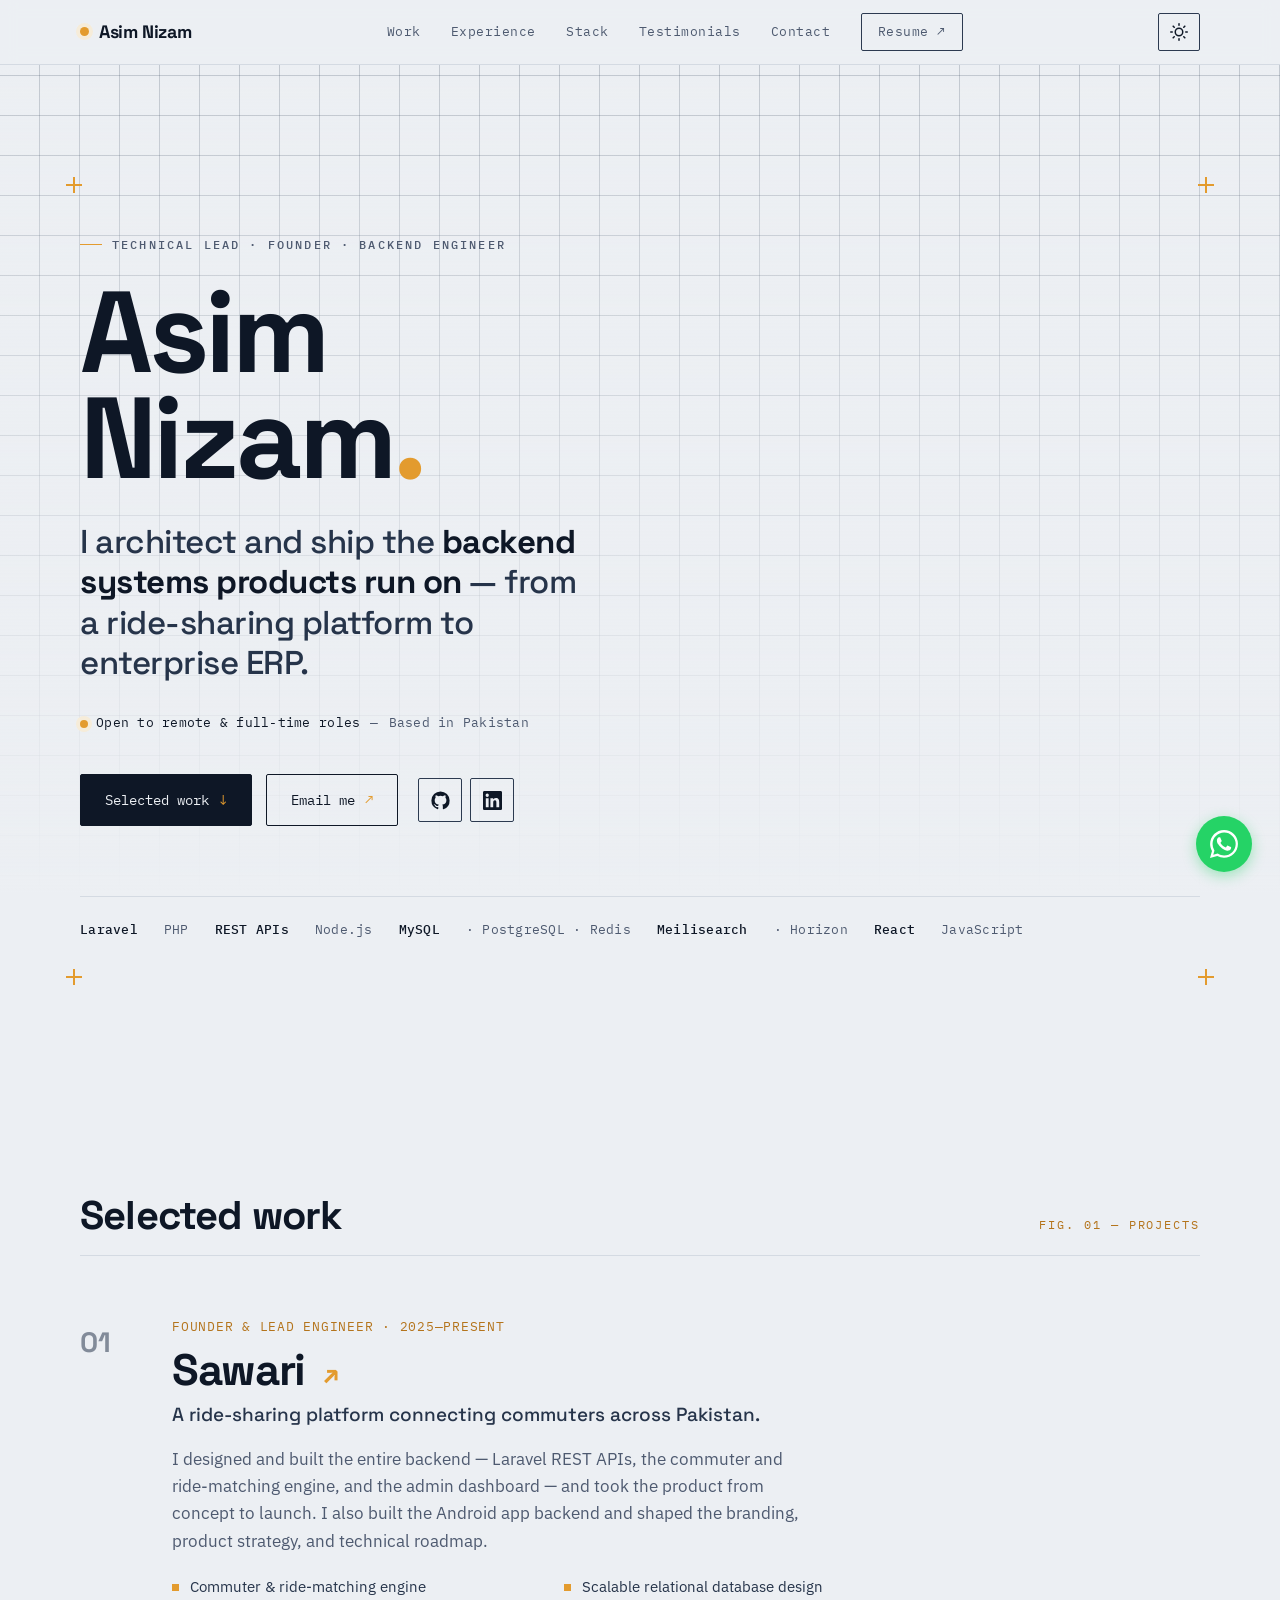
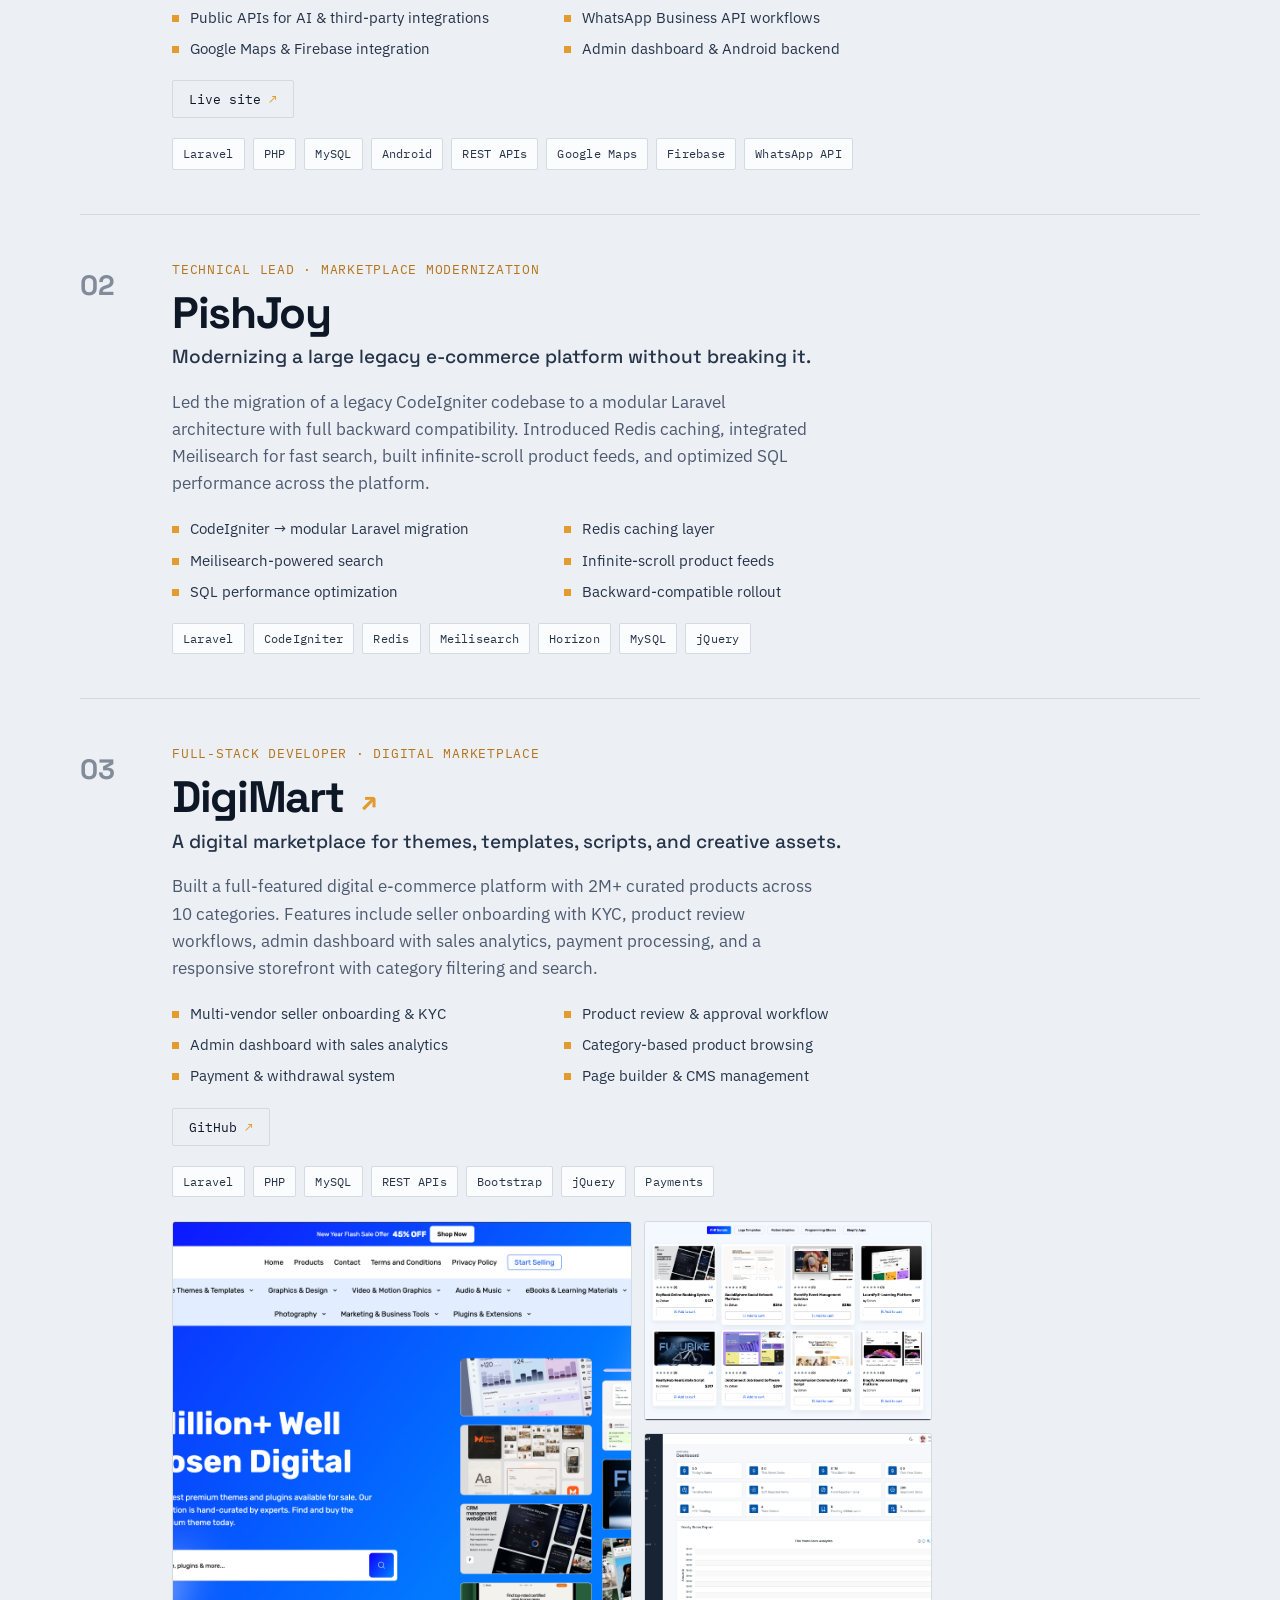
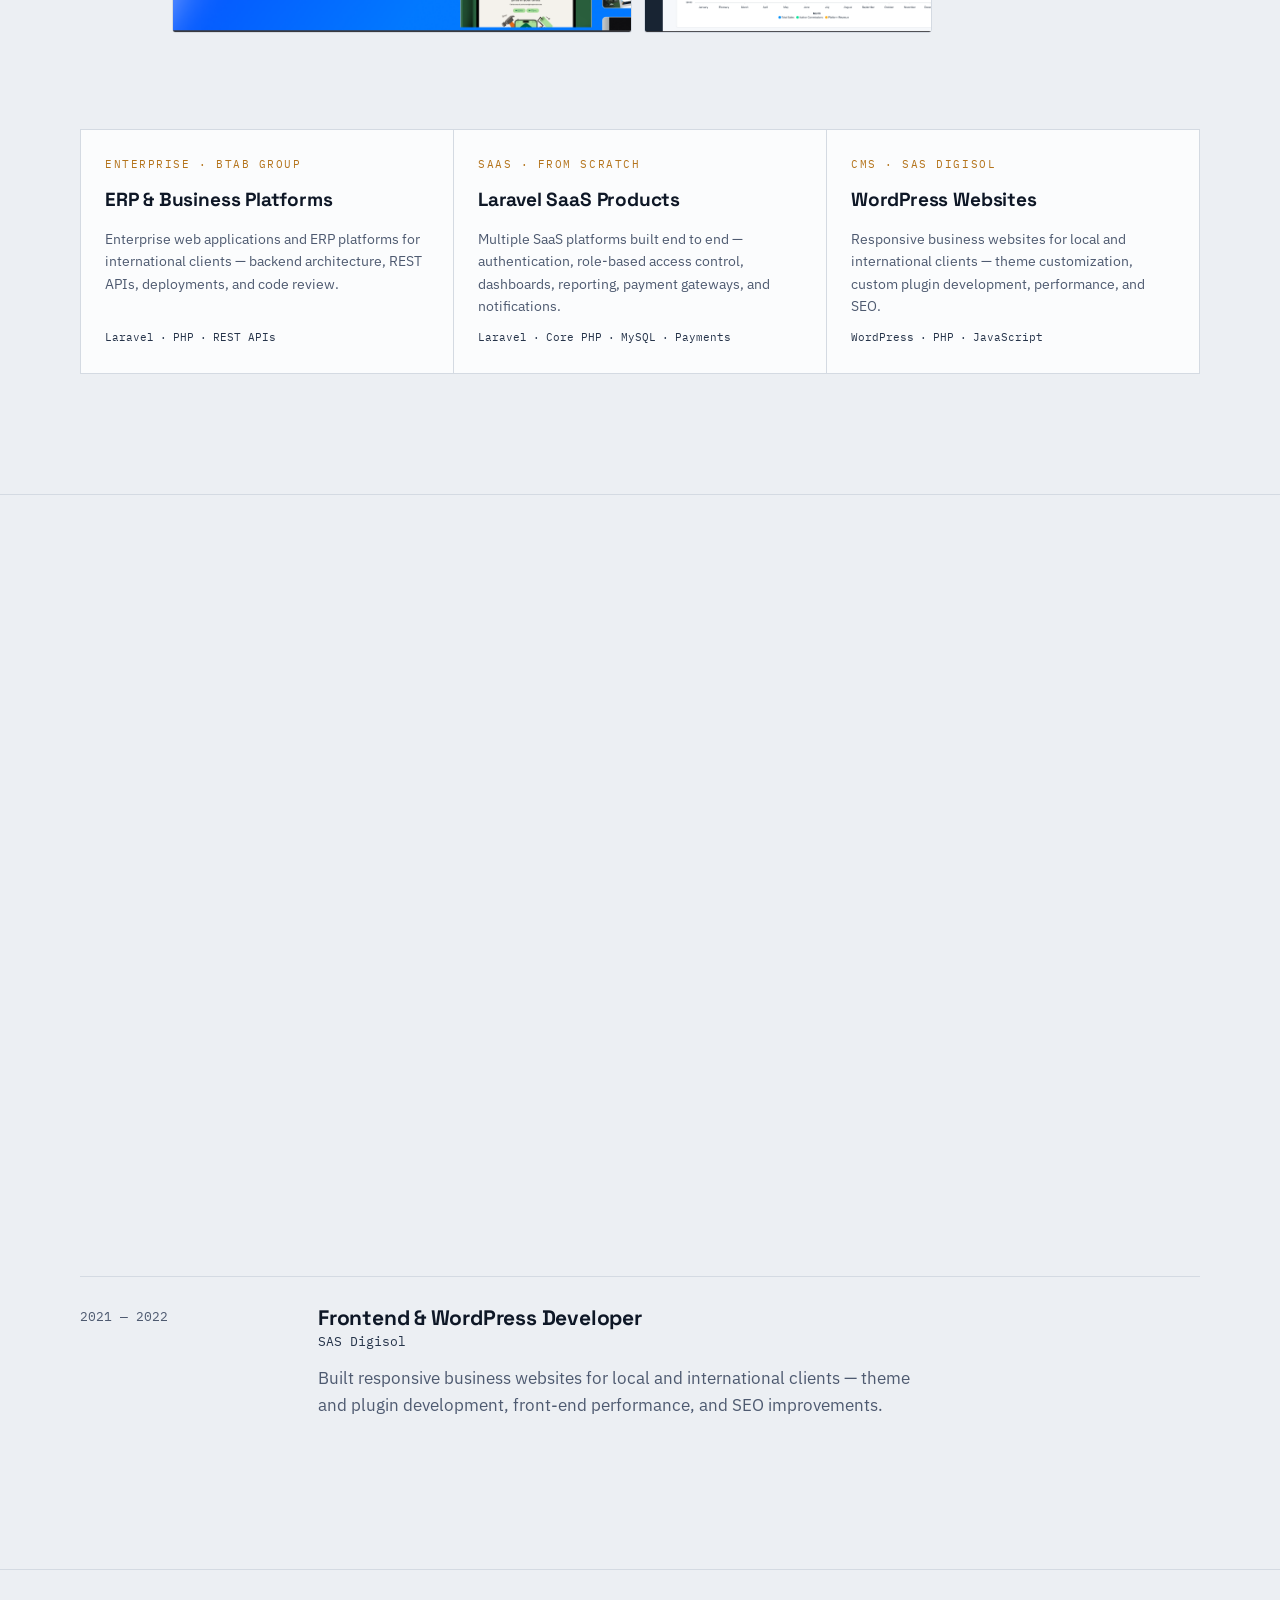
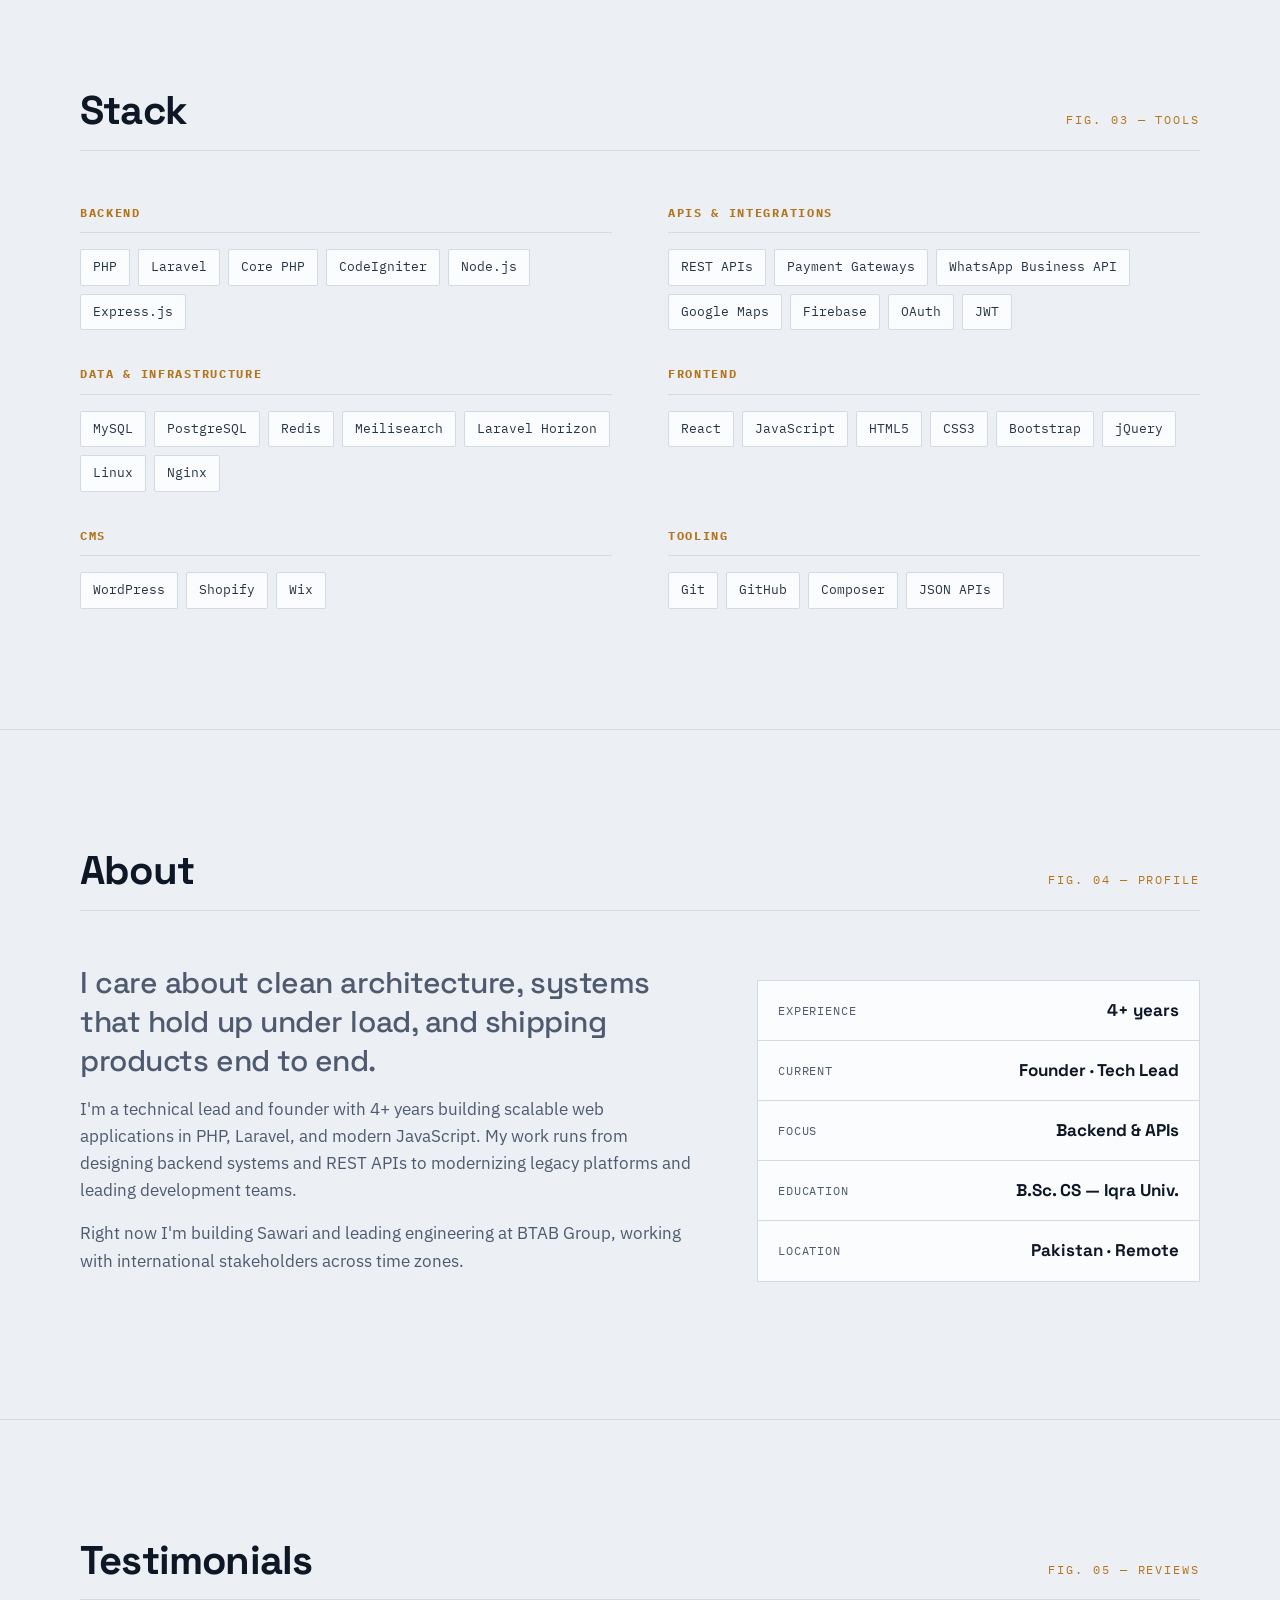
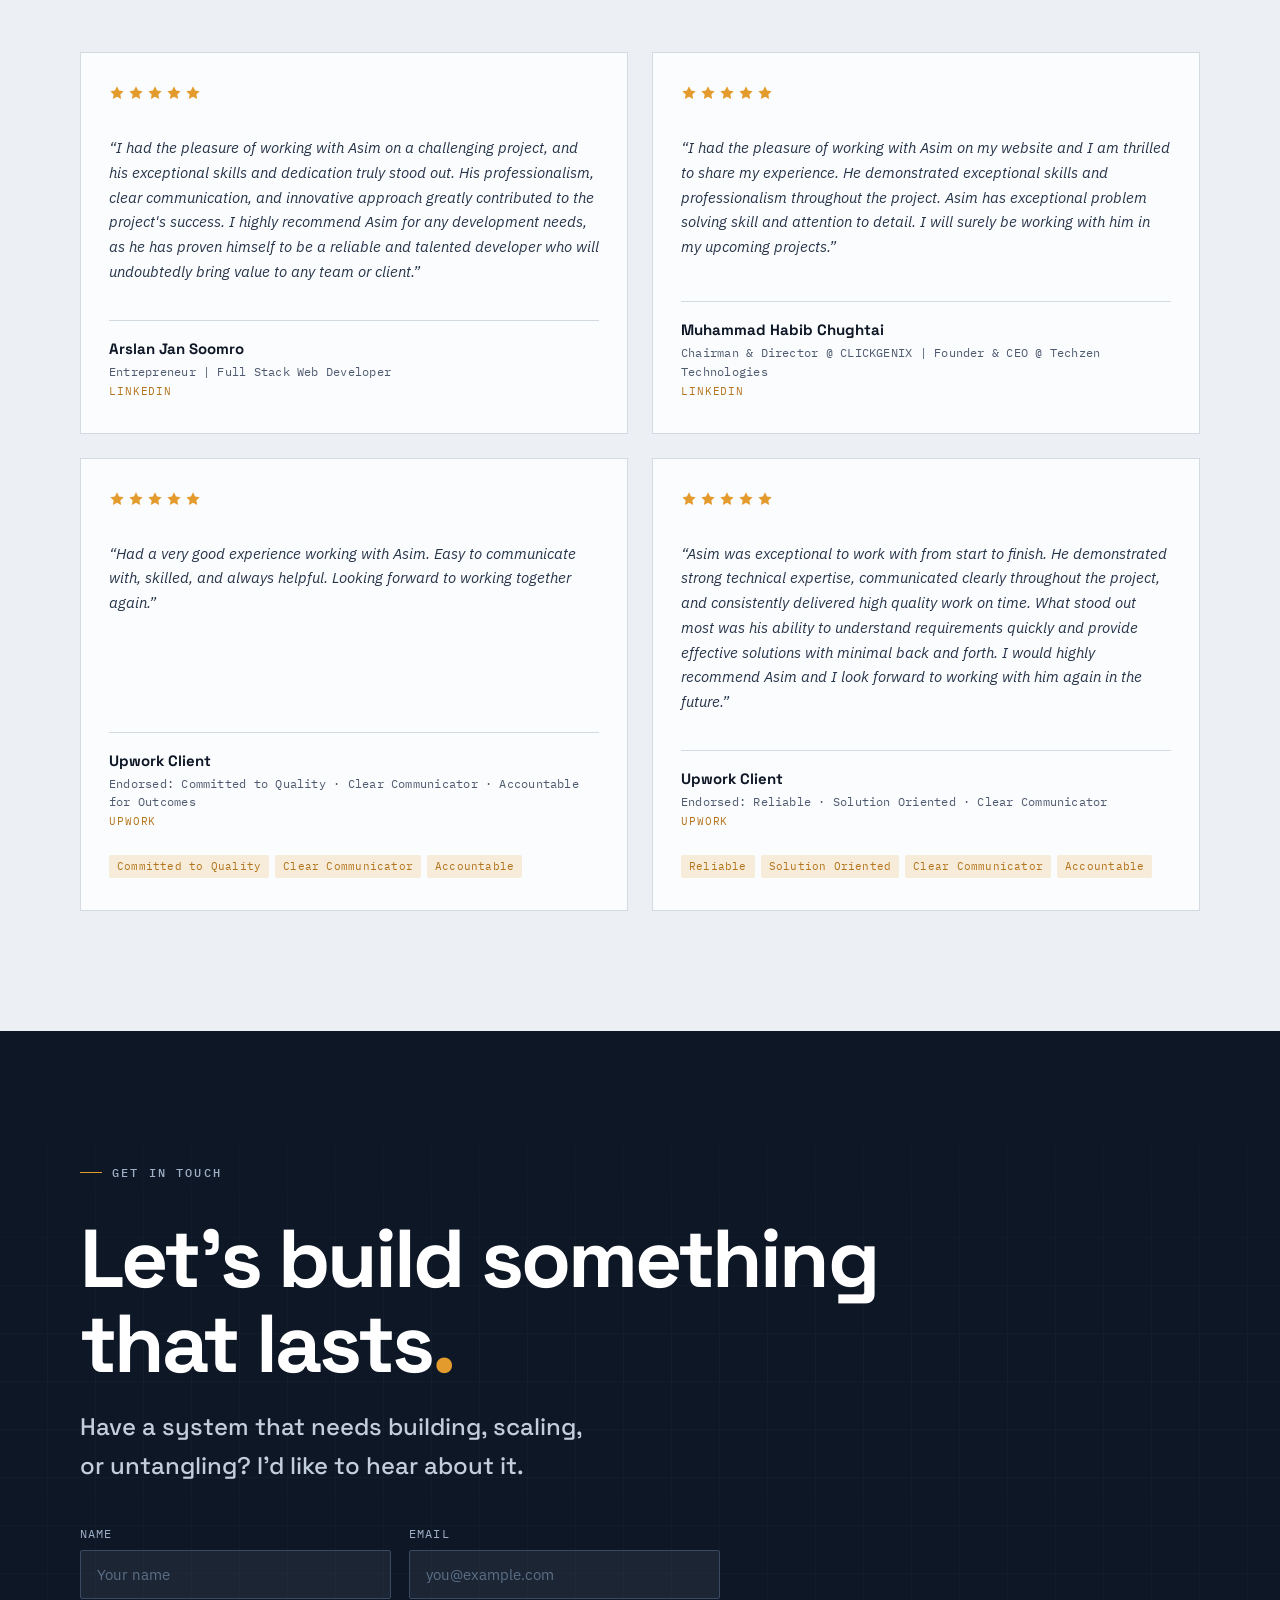
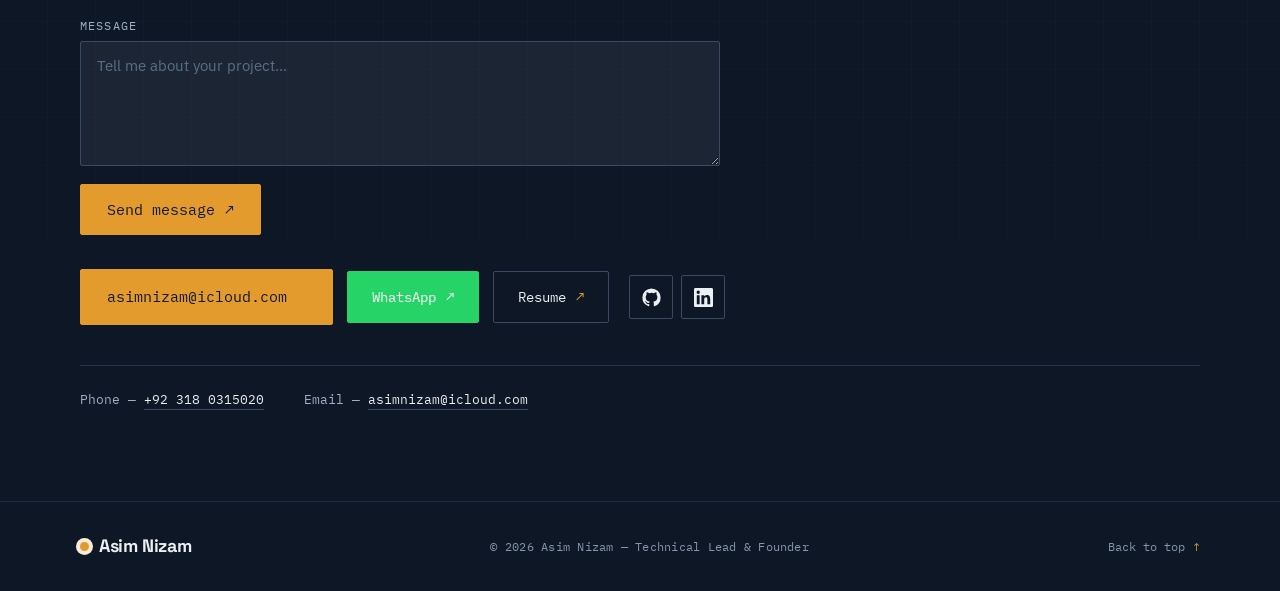
==== index.html @ e68fe4c8 "Initial portfolio site with dark mode, testimonials, contact form, and DigiMart project Co-Authored-" ====
<!doctype html>
<html lang="en">
<head>
<meta charset="utf-8" />
<meta name="viewport" content="width=device-width, initial-scale=1" />
<title>Asim Nizam — Technical Lead & Founder</title>
<meta name="description" content="Asim Nizam — Technical Lead and founder building the backend systems behind ride-sharing, marketplace, and enterprise platforms. PHP, Laravel, and modern JavaScript." />
<meta name="author" content="Asim Nizam" />
<meta name="robots" content="index, follow" />
<link rel="canonical" href="https://asimnizam.com/" />
<meta name="theme-color" content="#0E1726" />
<link rel="icon" type="image/png" href="favicon.png" />
<link rel="apple-touch-icon" href="apple-touch-icon.png" />

<!-- Open Graph -->
<meta property="og:type" content="website" />
<meta property="og:title" content="Asim Nizam — Technical Lead & Founder" />
<meta property="og:description" content="I architect and ship the backend systems products run on — from a ride-sharing platform to enterprise ERP." />
<meta property="og:url" content="https://asimnizam.com" />
<meta property="og:site_name" content="Asim Nizam" />
<meta property="og:locale" content="en_US" />
<meta property="og:image" content="https://asimnizam.com/og-image.png" />
<meta property="og:image:width" content="1200" />
<meta property="og:image:height" content="630" />

<!-- Twitter Card -->
<meta name="twitter:card" content="summary_large_image" />
<meta name="twitter:title" content="Asim Nizam — Technical Lead & Founder" />
<meta name="twitter:description" content="I architect and ship the backend systems products run on — from a ride-sharing platform to enterprise ERP." />
<meta name="twitter:image" content="https://asimnizam.com/og-image.png" />

<!-- Structured Data (JSON-LD) -->
<script type="application/ld+json">
{
  "@context": "https://schema.org",
  "@type": "Person",
  "name": "Asim Nizam",
  "jobTitle": "Technical Lead & Founder",
  "url": "https://asimnizam.com",
  "email": "asimnizam@icloud.com",
  "telephone": "+923180315020",
  "address": {
    "@type": "PostalAddress",
    "addressCountry": "PK"
  },
  "sameAs": [
    "https://github.com/asimndev",
    "https://www.linkedin.com/in/asim-nizam-77668995/"
  ],
  "alumniOf": {
    "@type": "CollegeOrUniversity",
    "name": "Iqra University"
  },
  "knowsAbout": ["PHP", "Laravel", "REST APIs", "MySQL", "Redis", "Node.js", "React", "Backend Engineering"]
}
</script>

<script>document.documentElement.classList.add('js');</script>
<link rel="preconnect" href="https://fonts.googleapis.com">
<link rel="preconnect" href="https://fonts.gstatic.com" crossorigin>
<link href="https://fonts.googleapis.com/css2?family=IBM+Plex+Mono:wght@400;500&family=IBM+Plex+Sans:wght@400;500;600&family=Space+Grotesk:wght@500;700&display=swap" rel="stylesheet">
<link rel="stylesheet" href="style.css">
</head>
<body>

<!-- ===================== NAV ===================== -->
<header class="nav" id="nav">
  <div class="nav-inner">
    <a href="#top" class="brand"><span class="dot" aria-hidden="true"></span>Asim Nizam</a>
    <nav class="nav-links" id="navlinks" aria-label="Primary">
      <a href="#work">Work</a>
      <a href="#experience">Experience</a>
      <a href="#stack">Stack</a>
      <a href="#testimonials">Testimonials</a>
      <a href="#contact">Contact</a>
      <a href="resume.pdf" target="_blank" class="nav-cta">Resume ↗</a>
    </nav>
    <div class="nav-right">
      <button class="theme-toggle" id="themeToggle" aria-label="Toggle dark mode">
        <svg class="icon-sun" viewBox="0 0 24 24" fill="none" stroke="currentColor" stroke-width="2" stroke-linecap="round" stroke-linejoin="round" aria-hidden="true"><circle cx="12" cy="12" r="5"/><line x1="12" y1="1" x2="12" y2="3"/><line x1="12" y1="21" x2="12" y2="23"/><line x1="4.22" y1="4.22" x2="5.64" y2="5.64"/><line x1="18.36" y1="18.36" x2="19.78" y2="19.78"/><line x1="1" y1="12" x2="3" y2="12"/><line x1="21" y1="12" x2="23" y2="12"/><line x1="4.22" y1="19.78" x2="5.64" y2="18.36"/><line x1="18.36" y1="5.64" x2="19.78" y2="4.22"/></svg>
        <svg class="icon-moon" viewBox="0 0 24 24" fill="none" stroke="currentColor" stroke-width="2" stroke-linecap="round" stroke-linejoin="round" aria-hidden="true"><path d="M21 12.79A9 9 0 1 1 11.21 3 7 7 0 0 0 21 12.79z"/></svg>
      </button>
      <button class="nav-toggle" id="navToggle" aria-label="Menu" aria-expanded="false" aria-controls="navlinks"><span aria-hidden="true"></span></button>
    </div>
  </div>
</header>

<main id="top">

  <!-- ===================== HERO ===================== -->
  <section class="hero" id="hero">
    <div class="wrap">
      <div class="hero-frame">
        <span class="tick tl" aria-hidden="true"></span>
        <span class="tick tr" aria-hidden="true"></span>
        <span class="tick bl" aria-hidden="true"></span>
        <span class="tick br" aria-hidden="true"></span>

        <p class="label eyebrow reveal">Technical Lead · Founder · Backend Engineer</p>
        <h1 class="reveal">Asim<br>Nizam<span class="amp">.</span></h1>
        <p class="hero-thesis reveal">I architect and ship the <b>backend systems products run on</b> — from a ride-sharing platform to enterprise ERP.</p>

        <p class="hero-meta reveal">
          <span class="status"><span class="live" aria-hidden="true"></span>Open to remote &amp; full-time roles</span>
          <span aria-hidden="true">—</span>
          <span>Based in Pakistan</span>
        </p>

        <div class="hero-actions reveal">
          <a href="#work" class="btn btn-solid">Selected work <span class="arw" aria-hidden="true">↓</span></a>
          <a href="mailto:asimnizam@icloud.com" class="btn btn-ghost">Email me <span class="arw" aria-hidden="true">↗</span></a>
          <div class="socials">
            <a class="icon-link" href="https://github.com/asimndev" target="_blank" rel="noopener" aria-label="GitHub"><svg viewBox="0 0 24 24" fill="currentColor" aria-hidden="true"><path d="M12 .5A11.5 11.5 0 0 0 .5 12a11.5 11.5 0 0 0 7.86 10.92c.58.1.79-.25.79-.56v-2c-3.2.7-3.88-1.37-3.88-1.37-.53-1.34-1.29-1.7-1.29-1.7-1.05-.72.08-.7.08-.7 1.16.08 1.77 1.2 1.77 1.2 1.03 1.77 2.7 1.26 3.36.96.1-.75.4-1.26.73-1.55-2.55-.29-5.24-1.28-5.24-5.7 0-1.26.45-2.29 1.19-3.1-.12-.29-.52-1.46.11-3.05 0 0 .97-.31 3.18 1.18a11 11 0 0 1 5.8 0c2.2-1.49 3.17-1.18 3.17-1.18.63 1.59.23 2.76.11 3.05.74.81 1.19 1.84 1.19 3.1 0 4.43-2.7 5.4-5.26 5.69.41.36.78 1.06.78 2.14v3.17c0 .31.21.67.8.56A11.5 11.5 0 0 0 23.5 12 11.5 11.5 0 0 0 12 .5Z"/></svg></a>
            <a class="icon-link" href="https://www.linkedin.com/in/asim-nizam-77668995/" target="_blank" rel="noopener" aria-label="LinkedIn"><svg viewBox="0 0 24 24" fill="currentColor" aria-hidden="true"><path d="M20.45 20.45h-3.56v-5.57c0-1.33-.02-3.04-1.85-3.04-1.85 0-2.14 1.45-2.14 2.94v5.67H9.35V9h3.42v1.56h.05c.48-.9 1.64-1.85 3.37-1.85 3.6 0 4.27 2.37 4.27 5.46v6.28ZM5.34 7.43a2.07 2.07 0 1 1 0-4.14 2.07 2.07 0 0 1 0 4.14ZM7.12 20.45H3.55V9h3.57v11.45ZM22.22 0H1.77C.79 0 0 .77 0 1.73v20.54C0 23.23.79 24 1.77 24h20.45c.98 0 1.78-.77 1.78-1.73V1.73C24 .77 23.2 0 22.22 0Z"/></svg></a>
          </div>
        </div>

        <div class="hero-strip reveal">
          <span><b>Laravel</b> PHP</span>
          <span><b>REST APIs</b> Node.js</span>
          <span><b>MySQL</b> · PostgreSQL · Redis</span>
          <span><b>Meilisearch</b> · Horizon</span>
          <span><b>React</b> JavaScript</span>
        </div>
      </div>
    </div>
  </section>

  <!-- ===================== WORK ===================== -->
  <section class="section" id="work">
    <div class="wrap">
      <div class="sec-head reveal">
        <h2>Selected work</h2>
        <span class="fig">Fig. 01 — Projects</span>
      </div>

      <!-- Feature 1: Sawari -->
      <article class="feature reveal">
        <div class="feature-idx">01</div>
        <div class="feature-body">
          <div class="feature-meta">Founder &amp; Lead Engineer · 2025—Present</div>
          <h3><a href="https://sawari.online" target="_blank" rel="noopener">Sawari <span class="arw-link" aria-hidden="true">↗</span></a></h3>
          <p class="tagline">A ride-sharing platform connecting commuters across Pakistan.</p>
          <p>I designed and built the entire backend — Laravel REST APIs, the commuter and ride-matching engine, and the admin dashboard — and took the product from concept to launch. I also built the Android app backend and shaped the branding, product strategy, and technical roadmap.</p>
          <ul class="contribs">
            <li>Commuter &amp; ride-matching engine</li>
            <li>Scalable relational database design</li>
            <li>Public APIs for AI &amp; third-party integrations</li>
            <li>WhatsApp Business API workflows</li>
            <li>Google Maps &amp; Firebase integration</li>
            <li>Admin dashboard &amp; Android backend</li>
          </ul>
          <div class="project-links">
            <a href="https://sawari.online" target="_blank" rel="noopener" class="project-link">Live site <span class="arw" aria-hidden="true">↗</span></a>
          </div>
          <div class="chips">
            <span class="chip">Laravel</span><span class="chip">PHP</span><span class="chip">MySQL</span><span class="chip">Android</span><span class="chip">REST APIs</span><span class="chip">Google Maps</span><span class="chip">Firebase</span><span class="chip">WhatsApp API</span>
          </div>
        </div>
      </article>

      <!-- Feature 2: PishJoy -->
      <article class="feature reveal">
        <div class="feature-idx">02</div>
        <div class="feature-body">
          <div class="feature-meta">Technical Lead · Marketplace Modernization</div>
          <h3>PishJoy</h3>
          <p class="tagline">Modernizing a large legacy e-commerce platform without breaking it.</p>
          <p>Led the migration of a legacy CodeIgniter codebase to a modular Laravel architecture with full backward compatibility. Introduced Redis caching, integrated Meilisearch for fast search, built infinite-scroll product feeds, and optimized SQL performance across the platform.</p>
          <ul class="contribs">
            <li>CodeIgniter → modular Laravel migration</li>
            <li>Redis caching layer</li>
            <li>Meilisearch-powered search</li>
            <li>Infinite-scroll product feeds</li>
            <li>SQL performance optimization</li>
            <li>Backward-compatible rollout</li>
          </ul>
          <div class="chips">
            <span class="chip">Laravel</span><span class="chip">CodeIgniter</span><span class="chip">Redis</span><span class="chip">Meilisearch</span><span class="chip">Horizon</span><span class="chip">MySQL</span><span class="chip">jQuery</span>
          </div>
        </div>
      </article>

      <!-- Feature 3: DigiMart -->
      <article class="feature reveal">
        <div class="feature-idx">03</div>
        <div class="feature-body">
          <div class="feature-meta">Full-Stack Developer · Digital Marketplace</div>
          <h3><a href="https://github.com/asimndev/digimart-marketplace" target="_blank" rel="noopener">DigiMart <span class="arw-link" aria-hidden="true">↗</span></a></h3>
          <p class="tagline">A digital marketplace for themes, templates, scripts, and creative assets.</p>
          <p>Built a full-featured digital e-commerce platform with 2M+ curated products across 10 categories. Features include seller onboarding with KYC, product review workflows, admin dashboard with sales analytics, payment processing, and a responsive storefront with category filtering and search.</p>
          <ul class="contribs">
            <li>Multi-vendor seller onboarding &amp; KYC</li>
            <li>Product review &amp; approval workflow</li>
            <li>Admin dashboard with sales analytics</li>
            <li>Category-based product browsing</li>
            <li>Payment &amp; withdrawal system</li>
            <li>Page builder &amp; CMS management</li>
          </ul>
          <div class="project-links">
            <a href="https://github.com/asimndev/digimart-marketplace" target="_blank" rel="noopener" class="project-link">GitHub <span class="arw" aria-hidden="true">↗</span></a>
          </div>
          <div class="chips">
            <span class="chip">Laravel</span><span class="chip">PHP</span><span class="chip">MySQL</span><span class="chip">REST APIs</span><span class="chip">Bootstrap</span><span class="chip">jQuery</span><span class="chip">Payments</span>
          </div>
          <div class="project-gallery gallery-featured reveal">
            <img src="assets/img/digimart-home.png" alt="DigiMart marketplace homepage with featured products and category navigation" loading="lazy">
            <img src="assets/img/digimart-products.png" alt="DigiMart product listing with ratings, pricing, and add to cart" loading="lazy">
            <img src="assets/img/digimart-dashboard.png" alt="DigiMart admin dashboard with sales analytics and management sidebar" loading="lazy">
          </div>
        </div>
      </article>

      <!-- Compact grid -->
      <div class="grid-work reveal">
        <div class="mini">
          <span class="kicker">Enterprise · BTAB Group</span>
          <h4>ERP &amp; Business Platforms</h4>
          <p>Enterprise web applications and ERP platforms for international clients — backend architecture, REST APIs, deployments, and code review.</p>
          <div class="mchips"><span>Laravel</span><span>PHP</span><span>REST APIs</span></div>
        </div>
        <div class="mini">
          <span class="kicker">SaaS · From scratch</span>
          <h4>Laravel SaaS Products</h4>
          <p>Multiple SaaS platforms built end to end — authentication, role-based access control, dashboards, reporting, payment gateways, and notifications.</p>
          <div class="mchips"><span>Laravel</span><span>Core PHP</span><span>MySQL</span><span>Payments</span></div>
        </div>
        <div class="mini">
          <span class="kicker">CMS · SAS Digisol</span>
          <h4>WordPress Websites</h4>
          <p>Responsive business websites for local and international clients — theme customization, custom plugin development, performance, and SEO.</p>
          <div class="mchips"><span>WordPress</span><span>PHP</span><span>JavaScript</span></div>
        </div>
      </div>
    </div>
  </section>

  <!-- ===================== EXPERIENCE ===================== -->
  <section class="section" id="experience">
    <div class="wrap">
      <div class="sec-head reveal">
        <h2>Experience</h2>
        <span class="fig">Fig. 02 — Timeline</span>
      </div>
      <div class="timeline">
        <article class="job reveal">
          <div class="job-when"><span class="now">2025 — Present</span></div>
          <div>
            <h3>Founder &amp; Lead Engineer</h3>
            <div class="org">Sawari — Ride-Sharing Platform</div>
            <p>Built and lead a ride-sharing platform from concept to launch. Own the backend architecture, product strategy, and technical roadmap end to end.</p>
          </div>
        </article>
        <article class="job reveal">
          <div class="job-when"><span class="now">2023 — Present</span></div>
          <div>
            <h3>Technical Lead</h3>
            <div class="org">BTAB Group — Australia (Remote)</div>
            <p>Lead a team building enterprise ERP and business platforms for Australian and international clients — backend architecture, REST APIs, deployments, code review, and mentoring junior engineers.</p>
          </div>
        </article>
        <article class="job reveal">
          <div class="job-when">2022 — 2023</div>
          <div>
            <h3>Senior Developer</h3>
            <div class="org">Praetors Pvt Ltd</div>
            <p>Built SaaS platforms from scratch in Laravel and PHP. Designed backend architecture and normalized MySQL schemas, and integrated multiple payment gateways and third-party APIs.</p>
          </div>
        </article>
        <article class="job reveal">
          <div class="job-when">2021 — 2022</div>
          <div>
            <h3>Frontend &amp; WordPress Developer</h3>
            <div class="org">SAS Digisol</div>
            <p>Built responsive business websites for local and international clients — theme and plugin development, front-end performance, and SEO improvements.</p>
          </div>
        </article>
      </div>
    </div>
  </section>

  <!-- ===================== STACK ===================== -->
  <section class="section" id="stack">
    <div class="wrap">
      <div class="sec-head reveal">
        <h2>Stack</h2>
        <span class="fig">Fig. 03 — Tools</span>
      </div>
      <div class="stack-grid">
        <div class="stack-col reveal">
          <h4>Backend</h4>
          <div class="stack-tags"><span>PHP</span><span>Laravel</span><span>Core PHP</span><span>CodeIgniter</span><span>Node.js</span><span>Express.js</span></div>
        </div>
        <div class="stack-col reveal">
          <h4>APIs &amp; Integrations</h4>
          <div class="stack-tags"><span>REST APIs</span><span>Payment Gateways</span><span>WhatsApp Business API</span><span>Google Maps</span><span>Firebase</span><span>OAuth</span><span>JWT</span></div>
        </div>
        <div class="stack-col reveal">
          <h4>Data &amp; Infrastructure</h4>
          <div class="stack-tags"><span>MySQL</span><span>PostgreSQL</span><span>Redis</span><span>Meilisearch</span><span>Laravel Horizon</span><span>Linux</span><span>Nginx</span></div>
        </div>
        <div class="stack-col reveal">
          <h4>Frontend</h4>
          <div class="stack-tags"><span>React</span><span>JavaScript</span><span>HTML5</span><span>CSS3</span><span>Bootstrap</span><span>jQuery</span></div>
        </div>
        <div class="stack-col reveal">
          <h4>CMS</h4>
          <div class="stack-tags"><span>WordPress</span><span>Shopify</span><span>Wix</span></div>
        </div>
        <div class="stack-col reveal">
          <h4>Tooling</h4>
          <div class="stack-tags"><span>Git</span><span>GitHub</span><span>Composer</span><span>JSON APIs</span></div>
        </div>
      </div>
    </div>
  </section>

  <!-- ===================== ABOUT ===================== -->
  <section class="section" id="about">
    <div class="wrap">
      <div class="sec-head reveal">
        <h2>About</h2>
        <span class="fig">Fig. 04 — Profile</span>
      </div>
      <div class="about-grid">
        <div class="reveal">
          <p class="about-lede">I care about clean architecture, systems that hold up under load, and shipping products end to end.</p>
          <p>I'm a technical lead and founder with 4+ years building scalable web applications in PHP, Laravel, and modern JavaScript. My work runs from designing backend systems and REST APIs to modernizing legacy platforms and leading development teams.</p>
          <p>Right now I'm building Sawari and leading engineering at BTAB Group, working with international stakeholders across time zones.</p>
        </div>
        <dl class="facts reveal">
          <div><dt>Experience</dt><dd>4+ years</dd></div>
          <div><dt>Current</dt><dd>Founder · Tech Lead</dd></div>
          <div><dt>Focus</dt><dd>Backend &amp; APIs</dd></div>
          <div><dt>Education</dt><dd>B.Sc. CS — Iqra Univ.</dd></div>
          <div><dt>Location</dt><dd>Pakistan · Remote</dd></div>
        </dl>
      </div>
    </div>
  </section>

  <!-- ===================== TESTIMONIALS ===================== -->
  <section class="section" id="testimonials">
    <div class="wrap">
      <div class="sec-head reveal">
        <h2>Testimonials</h2>
        <span class="fig">Fig. 05 — Reviews</span>
      </div>
      <div class="testimonials-grid">

        <div class="testimonial reveal">
          <div class="testimonial-stars" aria-label="5 out of 5 stars">
            <svg viewBox="0 0 24 24" fill="currentColor"><path d="M12 2l3.09 6.26L22 9.27l-5 4.87 1.18 6.88L12 17.77l-6.18 3.25L7 14.14 2 9.27l6.91-1.01L12 2z"/></svg>
            <svg viewBox="0 0 24 24" fill="currentColor"><path d="M12 2l3.09 6.26L22 9.27l-5 4.87 1.18 6.88L12 17.77l-6.18 3.25L7 14.14 2 9.27l6.91-1.01L12 2z"/></svg>
            <svg viewBox="0 0 24 24" fill="currentColor"><path d="M12 2l3.09 6.26L22 9.27l-5 4.87 1.18 6.88L12 17.77l-6.18 3.25L7 14.14 2 9.27l6.91-1.01L12 2z"/></svg>
            <svg viewBox="0 0 24 24" fill="currentColor"><path d="M12 2l3.09 6.26L22 9.27l-5 4.87 1.18 6.88L12 17.77l-6.18 3.25L7 14.14 2 9.27l6.91-1.01L12 2z"/></svg>
            <svg viewBox="0 0 24 24" fill="currentColor"><path d="M12 2l3.09 6.26L22 9.27l-5 4.87 1.18 6.88L12 17.77l-6.18 3.25L7 14.14 2 9.27l6.91-1.01L12 2z"/></svg>
          </div>
          <p class="testimonial-text">I had the pleasure of working with Asim on a challenging project, and his exceptional skills and dedication truly stood out. His professionalism, clear communication, and innovative approach greatly contributed to the project's success. I highly recommend Asim for any development needs, as he has proven himself to be a reliable and talented developer who will undoubtedly bring value to any team or client.</p>
          <div class="testimonial-author">
            <span class="testimonial-name">Arslan Jan Soomro</span>
            <span class="testimonial-role">Entrepreneur | Full Stack Web Developer</span>
            <span class="testimonial-source">LinkedIn</span>
          </div>
        </div>

        <div class="testimonial reveal">
          <div class="testimonial-stars" aria-label="5 out of 5 stars">
            <svg viewBox="0 0 24 24" fill="currentColor"><path d="M12 2l3.09 6.26L22 9.27l-5 4.87 1.18 6.88L12 17.77l-6.18 3.25L7 14.14 2 9.27l6.91-1.01L12 2z"/></svg>
            <svg viewBox="0 0 24 24" fill="currentColor"><path d="M12 2l3.09 6.26L22 9.27l-5 4.87 1.18 6.88L12 17.77l-6.18 3.25L7 14.14 2 9.27l6.91-1.01L12 2z"/></svg>
            <svg viewBox="0 0 24 24" fill="currentColor"><path d="M12 2l3.09 6.26L22 9.27l-5 4.87 1.18 6.88L12 17.77l-6.18 3.25L7 14.14 2 9.27l6.91-1.01L12 2z"/></svg>
            <svg viewBox="0 0 24 24" fill="currentColor"><path d="M12 2l3.09 6.26L22 9.27l-5 4.87 1.18 6.88L12 17.77l-6.18 3.25L7 14.14 2 9.27l6.91-1.01L12 2z"/></svg>
            <svg viewBox="0 0 24 24" fill="currentColor"><path d="M12 2l3.09 6.26L22 9.27l-5 4.87 1.18 6.88L12 17.77l-6.18 3.25L7 14.14 2 9.27l6.91-1.01L12 2z"/></svg>
          </div>
          <p class="testimonial-text">I had the pleasure of working with Asim on my website and I am thrilled to share my experience. He demonstrated exceptional skills and professionalism throughout the project. Asim has exceptional problem solving skill and attention to detail. I will surely be working with him in my upcoming projects.</p>
          <div class="testimonial-author">
            <span class="testimonial-name">Muhammad Habib Chughtai</span>
            <span class="testimonial-role">Chairman & Director @ CLICKGENIX | Founder & CEO @ Techzen Technologies</span>
            <span class="testimonial-source">LinkedIn</span>
          </div>
        </div>

        <div class="testimonial reveal">
          <div class="testimonial-stars" aria-label="5 out of 5 stars">
            <svg viewBox="0 0 24 24" fill="currentColor"><path d="M12 2l3.09 6.26L22 9.27l-5 4.87 1.18 6.88L12 17.77l-6.18 3.25L7 14.14 2 9.27l6.91-1.01L12 2z"/></svg>
            <svg viewBox="0 0 24 24" fill="currentColor"><path d="M12 2l3.09 6.26L22 9.27l-5 4.87 1.18 6.88L12 17.77l-6.18 3.25L7 14.14 2 9.27l6.91-1.01L12 2z"/></svg>
            <svg viewBox="0 0 24 24" fill="currentColor"><path d="M12 2l3.09 6.26L22 9.27l-5 4.87 1.18 6.88L12 17.77l-6.18 3.25L7 14.14 2 9.27l6.91-1.01L12 2z"/></svg>
            <svg viewBox="0 0 24 24" fill="currentColor"><path d="M12 2l3.09 6.26L22 9.27l-5 4.87 1.18 6.88L12 17.77l-6.18 3.25L7 14.14 2 9.27l6.91-1.01L12 2z"/></svg>
            <svg viewBox="0 0 24 24" fill="currentColor"><path d="M12 2l3.09 6.26L22 9.27l-5 4.87 1.18 6.88L12 17.77l-6.18 3.25L7 14.14 2 9.27l6.91-1.01L12 2z"/></svg>
          </div>
          <p class="testimonial-text">Had a very good experience working with Asim. Easy to communicate with, skilled, and always helpful. Looking forward to working together again.</p>
          <div class="testimonial-author">
            <span class="testimonial-name">Upwork Client</span>
            <span class="testimonial-role">Endorsed: Committed to Quality · Clear Communicator · Accountable for Outcomes</span>
            <span class="testimonial-source">Upwork</span>
          </div>
          <div class="testimonial-badges">
            <span class="testimonial-badge">Committed to Quality</span>
            <span class="testimonial-badge">Clear Communicator</span>
            <span class="testimonial-badge">Accountable</span>
          </div>
        </div>

        <div class="testimonial reveal">
          <div class="testimonial-stars" aria-label="5 out of 5 stars">
            <svg viewBox="0 0 24 24" fill="currentColor"><path d="M12 2l3.09 6.26L22 9.27l-5 4.87 1.18 6.88L12 17.77l-6.18 3.25L7 14.14 2 9.27l6.91-1.01L12 2z"/></svg>
            <svg viewBox="0 0 24 24" fill="currentColor"><path d="M12 2l3.09 6.26L22 9.27l-5 4.87 1.18 6.88L12 17.77l-6.18 3.25L7 14.14 2 9.27l6.91-1.01L12 2z"/></svg>
            <svg viewBox="0 0 24 24" fill="currentColor"><path d="M12 2l3.09 6.26L22 9.27l-5 4.87 1.18 6.88L12 17.77l-6.18 3.25L7 14.14 2 9.27l6.91-1.01L12 2z"/></svg>
            <svg viewBox="0 0 24 24" fill="currentColor"><path d="M12 2l3.09 6.26L22 9.27l-5 4.87 1.18 6.88L12 17.77l-6.18 3.25L7 14.14 2 9.27l6.91-1.01L12 2z"/></svg>
            <svg viewBox="0 0 24 24" fill="currentColor"><path d="M12 2l3.09 6.26L22 9.27l-5 4.87 1.18 6.88L12 17.77l-6.18 3.25L7 14.14 2 9.27l6.91-1.01L12 2z"/></svg>
          </div>
          <p class="testimonial-text">Asim was exceptional to work with from start to finish. He demonstrated strong technical expertise, communicated clearly throughout the project, and consistently delivered high quality work on time. What stood out most was his ability to understand requirements quickly and provide effective solutions with minimal back and forth. I would highly recommend Asim and I look forward to working with him again in the future.</p>
          <div class="testimonial-author">
            <span class="testimonial-name">Upwork Client</span>
            <span class="testimonial-role">Endorsed: Reliable · Solution Oriented · Clear Communicator</span>
            <span class="testimonial-source">Upwork</span>
          </div>
          <div class="testimonial-badges">
            <span class="testimonial-badge">Reliable</span>
            <span class="testimonial-badge">Solution Oriented</span>
            <span class="testimonial-badge">Clear Communicator</span>
            <span class="testimonial-badge">Accountable</span>
          </div>
        </div>

      </div>
    </div>
  </section>

  <!-- ===================== CONTACT ===================== -->
  <section class="contact" id="contact">
    <div class="wrap">
      <p class="label reveal">Get in touch</p>
      <h2 class="reveal">Let's build something<br>that lasts<span class="amp">.</span></h2>
      <p class="contact-sub reveal">Have a system that needs building, scaling, or untangling? I'd like to hear about it.</p>

      <form class="contact-form reveal" id="contactForm">
        <div class="field">
          <label for="cf-name">Name</label>
          <input type="text" id="cf-name" name="name" placeholder="Your name" required>
        </div>
        <div class="field">
          <label for="cf-email">Email</label>
          <input type="email" id="cf-email" name="email" placeholder="you@example.com" required>
        </div>
        <div class="field field-full">
          <label for="cf-message">Message</label>
          <textarea id="cf-message" name="message" placeholder="Tell me about your project..." rows="5" required></textarea>
        </div>
        <button type="submit" class="btn-submit">Send message <span class="arw" aria-hidden="true">↗</span></button>
      </form>

      <div class="contact-actions reveal">
        <a href="mailto:asimnizam@icloud.com" class="btn btn-mail">asimnizam@icloud.com <span class="arw" aria-hidden="true">↗</span></a>
        <a href="https://wa.me/923180315020?text=Hi%20Asim%2C%20I%20came%20across%20your%20portfolio%20and%20would%20love%20to%20discuss%20a%20project%20with%20you." target="_blank" rel="noopener" class="btn btn-wa">WhatsApp <span class="arw" aria-hidden="true">↗</span></a>
        <a href="resume.pdf" target="_blank" class="btn btn-line">Resume <span class="arw" aria-hidden="true">↗</span></a>
        <div class="socials">
          <a class="icon-link" href="https://github.com/asimndev" target="_blank" rel="noopener" aria-label="GitHub"><svg viewBox="0 0 24 24" fill="currentColor" aria-hidden="true"><path d="M12 .5A11.5 11.5 0 0 0 .5 12a11.5 11.5 0 0 0 7.86 10.92c.58.1.79-.25.79-.56v-2c-3.2.7-3.88-1.37-3.88-1.37-.53-1.34-1.29-1.7-1.29-1.7-1.05-.72.08-.7.08-.7 1.16.08 1.77 1.2 1.77 1.2 1.03 1.77 2.7 1.26 3.36.96.1-.75.4-1.26.73-1.55-2.55-.29-5.24-1.28-5.24-5.7 0-1.26.45-2.29 1.19-3.1-.12-.29-.52-1.46.11-3.05 0 0 .97-.31 3.18 1.18a11 11 0 0 1 5.8 0c2.2-1.49 3.17-1.18 3.17-1.18.63 1.59.23 2.76.11 3.05.74.81 1.19 1.84 1.19 3.1 0 4.43-2.7 5.4-5.26 5.69.41.36.78 1.06.78 2.14v3.17c0 .31.21.67.8.56A11.5 11.5 0 0 0 23.5 12 11.5 11.5 0 0 0 12 .5Z"/></svg></a>
          <a class="icon-link" href="https://www.linkedin.com/in/asim-nizam-77668995/" target="_blank" rel="noopener" aria-label="LinkedIn"><svg viewBox="0 0 24 24" fill="currentColor" aria-hidden="true"><path d="M20.45 20.45h-3.56v-5.57c0-1.33-.02-3.04-1.85-3.04-1.85 0-2.14 1.45-2.14 2.94v5.67H9.35V9h3.42v1.56h.05c.48-.9 1.64-1.85 3.37-1.85 3.6 0 4.27 2.37 4.27 5.46v6.28ZM5.34 7.43a2.07 2.07 0 1 1 0-4.14 2.07 2.07 0 0 1 0 4.14ZM7.12 20.45H3.55V9h3.57v11.45ZM22.22 0H1.77C.79 0 0 .77 0 1.73v20.54C0 23.23.79 24 1.77 24h20.45c.98 0 1.78-.77 1.78-1.73V1.73C24 .77 23.2 0 22.22 0Z"/></svg></a>
        </div>
      </div>
      <div class="contact-detail reveal">
        <span>Phone — <a href="tel:+923180315020">+92 318 0315020</a></span>
        <span>Email — <a href="mailto:asimnizam@icloud.com">asimnizam@icloud.com</a></span>
      </div>
    </div>
  </section>
</main>

<footer class="foot">
  <div class="foot-inner">
    <a href="#top" class="brand"><span class="dot" aria-hidden="true"></span>Asim Nizam</a>
    <small>&copy; <span id="yr"></span> Asim Nizam — Technical Lead &amp; Founder</small>
    <a href="#top" class="to-top">Back to top <span class="arw" aria-hidden="true">↑</span></a>
  </div>
</footer>

<!-- WhatsApp floating button -->
<a href="https://wa.me/923180315020?text=Hi%20Asim%2C%20I%20came%20across%20your%20portfolio%20and%20would%20love%20to%20discuss%20a%20project%20with%20you." target="_blank" rel="noopener" class="wa-fab" aria-label="Chat on WhatsApp">
  <svg viewBox="0 0 24 24" fill="currentColor" aria-hidden="true"><path d="M17.47 14.38c-.3-.15-1.76-.87-2.03-.97-.28-.1-.48-.15-.68.15-.2.3-.77.97-.94 1.17-.17.2-.35.22-.65.07-.3-.15-1.27-.47-2.42-1.49-.89-.8-1.5-1.78-1.67-2.08-.18-.3-.02-.46.13-.61.14-.14.3-.35.45-.53.15-.17.2-.3.3-.5.1-.2.05-.37-.02-.53-.08-.15-.68-1.64-.93-2.25-.25-.6-.5-.52-.68-.53h-.58c-.2 0-.53.07-.8.37-.28.3-1.06 1.04-1.06 2.53s1.08 2.93 1.23 3.13c.15.2 2.13 3.25 5.16 4.56.72.31 1.28.5 1.72.64.72.23 1.38.2 1.9.12.58-.09 1.76-.72 2.01-1.42.25-.7.25-1.3.17-1.42-.07-.13-.27-.2-.57-.35ZM12.05 21.78c-1.8 0-3.55-.48-5.1-1.4l-.36-.22-3.78.99 1.01-3.68-.24-.38A9.82 9.82 0 0 1 2.2 12.04c0-5.46 4.44-9.9 9.9-9.9a9.82 9.82 0 0 1 7 2.9 9.82 9.82 0 0 1 2.9 7c-.01 5.45-4.45 9.89-9.9 9.89l-.05-.15ZM12.05 0C5.44 0 .1 5.34.1 11.95c0 2.11.55 4.17 1.6 5.98L0 24l6.26-1.64a11.94 11.94 0 0 0 5.72 1.46h.01c6.6 0 11.95-5.34 11.96-11.9a11.87 11.87 0 0 0-3.5-8.44A11.87 11.87 0 0 0 12.05 0Z"/></svg>
</a>

<script src="script.js"></script>
</body>
</html>
---- style.css ----
/* ===================================================
   Asim Nizam — Portfolio
   =================================================== */

:root{
  --ink:#0E1726;
  --ink-2:#26344A;
  --muted:#4E5A70;
  --paper:#ECEFF3;
  --paper-2:#E4E9EF;
  --card:#FBFCFD;
  --line:#D4DAE2;
  --line-ink:#2C3A50;
  --accent:#E39B2E;
  --accent-deep:#B4741C;
  --accent-tint:#F6ECD9;

  --display:'Space Grotesk', system-ui, sans-serif;
  --sans:'IBM Plex Sans', system-ui, sans-serif;
  --mono:'IBM Plex Mono', ui-monospace, monospace;

  --wrap:1120px;
}

/* ================= DARK MODE ================= */
[data-theme="dark"]{
  --ink:#E8ECF1;
  --ink-2:#C3CDD9;
  --muted:#8B99AD;
  --paper:#0E1726;
  --paper-2:#162032;
  --card:#162032;
  --line:#26344A;
  --line-ink:#8B99AD;
  --accent:#E39B2E;
  --accent-deep:#F0AA3F;
  --accent-tint:#2E2518;
}
[data-theme="dark"] .nav{
  background:color-mix(in srgb, var(--paper) 88%, transparent);
}
[data-theme="dark"] .contact{
  background:#080E18;
}
[data-theme="dark"] .foot{
  background:#080E18;
}
[data-theme="dark"] .contact::before{
  opacity:.3;
}

/* ================= RESET ================= */
*{box-sizing:border-box}
html{ -webkit-text-size-adjust:100%; }
@media (prefers-reduced-motion: no-preference){ html{ scroll-behavior:smooth; } }
body{
  margin:0;
  font-family:var(--sans);
  color:var(--ink);
  background:var(--paper);
  line-height:1.6;
  font-size:17px;
  -webkit-font-smoothing:antialiased;
  transition:background .3s, color .3s;
}
h1,h2,h3{ font-family:var(--display); font-weight:700; line-height:1.04; letter-spacing:-0.02em; margin:0; }
a{ color:inherit; }
img{ max-width:100%; display:block; }
::selection{ background:var(--accent); color:var(--ink); }

.wrap{ width:min(var(--wrap), 90vw); margin-inline:auto; }
.section{ padding:120px 0; position:relative; scroll-margin-top:76px; }
.section + .section{ border-top:1px solid var(--line); }

/* ---- utility label / eyebrow ---- */
.label{
  font-family:var(--mono); font-size:12px; font-weight:500;
  letter-spacing:0.18em; text-transform:uppercase; color:var(--muted);
  display:inline-flex; align-items:center; gap:10px;
}
.label::before{ content:""; width:22px; height:1px; background:var(--accent); display:inline-block; }
.fig{
  font-family:var(--mono); font-size:12px; letter-spacing:0.16em; text-transform:uppercase;
  color:var(--accent-deep);
}
.sec-head{
  display:flex; align-items:baseline; justify-content:space-between; gap:24px;
  margin-bottom:52px; padding-bottom:18px; border-bottom:1px solid var(--line);
}
.sec-head h2{ font-size:clamp(26px, 3.4vw, 40px); }
.sec-head .fig{ white-space:nowrap; }

/* ================= NAV ================= */
.nav{
  position:sticky; top:0; z-index:50;
  background:#eceff3;
  background:color-mix(in srgb, var(--paper) 88%, transparent);
  -webkit-backdrop-filter:saturate(1.2) blur(8px);
  backdrop-filter:saturate(1.2) blur(8px);
  border-bottom:1px solid var(--line);
  transition:background .3s;
}
.nav-inner{ width:min(var(--wrap), 90vw); margin-inline:auto; display:flex; align-items:center; justify-content:space-between; height:64px; }
.brand{ font-family:var(--display); font-weight:700; letter-spacing:-0.02em; font-size:18px; text-decoration:none; display:flex; align-items:center; gap:10px; }
.brand .dot{ width:9px; height:9px; border-radius:50%; background:var(--accent); box-shadow:0 0 0 4px var(--accent-tint); }
.nav-links{ display:flex; align-items:center; gap:30px; }
.nav-links a{ font-family:var(--mono); font-size:13px; letter-spacing:0.04em; text-decoration:none; color:var(--muted); transition:color .2s; }
.nav-links a:hover{ color:var(--ink); }
.nav-cta{
  font-family:var(--mono); font-size:13px; text-decoration:none; color:var(--ink);
  border:1px solid var(--line-ink); padding:8px 16px; border-radius:2px; transition:background .2s, color .2s;
}
.nav-cta:hover{ background:var(--ink); color:var(--paper); }
[data-theme="dark"] .nav-cta:hover{ background:#fff; color:#0E1726; }

/* nav right controls */
.nav-right{ display:flex; align-items:center; gap:10px; }
.theme-toggle{
  background:none; border:1px solid var(--line-ink); border-radius:2px;
  width:42px; height:38px; cursor:pointer; display:inline-flex; align-items:center; justify-content:center;
  color:var(--ink); transition:background .2s, color .2s;
}
.theme-toggle:hover{ background:var(--ink); color:var(--paper); }
.theme-toggle svg{ width:18px; height:18px; }
.theme-toggle .icon-moon{ display:none; }
[data-theme="dark"] .theme-toggle .icon-sun{ display:none; }
[data-theme="dark"] .theme-toggle .icon-moon{ display:block; }

.nav-toggle{ display:none; background:none; border:1px solid var(--line-ink); border-radius:2px; width:42px; height:38px; cursor:pointer; align-items:center; justify-content:center; }
.nav-toggle span, .nav-toggle span::before, .nav-toggle span::after{ content:""; display:block; width:18px; height:2px; background:var(--ink); position:relative; transition:transform .25s, opacity .2s; }
.nav-toggle span::before{ position:absolute; top:-6px; }
.nav-toggle span::after{ position:absolute; top:6px; }
.nav.open .nav-toggle span{ background:transparent; }
.nav.open .nav-toggle span::before{ transform:translateY(6px) rotate(45deg); }
.nav.open .nav-toggle span::after{ transform:translateY(-6px) rotate(-45deg); }

/* ================= HERO ================= */
.hero{
  position:relative; overflow:hidden;
  padding:118px 0 96px;
  background:
    linear-gradient(180deg, transparent, var(--paper) 82%),
    repeating-linear-gradient(0deg, transparent 0 39px, color-mix(in srgb, var(--line-ink) 22%, transparent) 39px 40px),
    repeating-linear-gradient(90deg, transparent 0 39px, color-mix(in srgb, var(--line-ink) 22%, transparent) 39px 40px),
    var(--paper);
}
.hero .wrap{ position:relative; }
.hero-frame{ position:relative; padding:40px 0; }
/* crosshair corner ticks */
.tick{ position:absolute; width:16px; height:16px; pointer-events:none; }
.tick::before,.tick::after{ content:""; position:absolute; background:var(--accent); }
.tick::before{ width:16px; height:1.5px; top:7px; left:0; }
.tick::after{ height:16px; width:1.5px; left:7px; top:0; }
.tick.tl{ top:-6px; left:-14px; } .tick.tr{ top:-6px; right:-14px; }
.tick.bl{ bottom:-6px; left:-14px; } .tick.br{ bottom:-6px; right:-14px; }

.hero .eyebrow{ margin-bottom:26px; }
.hero h1{
  font-size:clamp(52px, 9vw, 118px); letter-spacing:-0.035em; line-height:0.92;
}
.hero h1 .amp{ color:var(--accent); }
.hero-thesis{
  font-family:var(--display); font-weight:500; letter-spacing:-0.015em;
  font-size:clamp(21px, 3vw, 33px); line-height:1.22; color:var(--ink-2);
  max-width:24ch; margin:30px 0 0;
}
.hero-thesis b{ color:var(--ink); font-weight:700; }
.hero-meta{ margin-top:30px; font-family:var(--mono); font-size:13px; color:var(--muted); letter-spacing:0.02em; display:flex; align-items:center; gap:10px; flex-wrap:wrap; }
.status{ display:inline-flex; align-items:center; gap:8px; color:var(--ink); }
.status .live{ width:8px; height:8px; border-radius:50%; background:var(--accent); box-shadow:0 0 0 4px var(--accent-tint); }

.hero-actions{ margin-top:40px; display:flex; gap:14px; flex-wrap:wrap; align-items:center; }
.btn{
  font-family:var(--mono); font-size:14px; text-decoration:none; padding:14px 24px; border-radius:2px;
  display:inline-flex; align-items:center; gap:10px; transition:transform .15s, background .2s, color .2s, border-color .2s;
  border:1px solid var(--ink);
}
.btn:hover{ transform:translateY(-2px); }
.btn-solid{ background:var(--ink); color:var(--paper); }
.btn-solid:hover{ background:#000; }
[data-theme="dark"] .btn-solid:hover{ background:#fff; color:#0E1726; }
.btn-ghost{ background:transparent; color:var(--ink); }
.btn-ghost:hover{ background:var(--ink); color:var(--paper); }
.btn .arw{ color:var(--accent); }
.btn-solid .arw{ color:var(--accent); }

.socials{ display:flex; gap:8px; margin-left:6px; }
.icon-link{
  width:44px; height:44px; border:1px solid var(--line-ink); border-radius:2px; display:inline-flex; align-items:center; justify-content:center;
  color:var(--ink); transition:background .2s, color .2s, transform .15s;
}
.icon-link:hover{ background:var(--ink); color:var(--paper); transform:translateY(-2px); }
.icon-link svg{ width:19px; height:19px; }

/* strip of core tech under hero */
.hero-strip{
  margin-top:70px; border-top:1px solid var(--line); padding-top:22px;
  display:flex; flex-wrap:wrap; gap:8px 26px; font-family:var(--mono); font-size:12.5px; color:var(--muted); letter-spacing:0.02em;
}
.hero-strip span{ display:inline-flex; align-items:center; gap:26px; }
.hero-strip b{ color:var(--ink); font-weight:500; }

/* ================= WORK ================= */
.feature{
  display:grid; grid-template-columns:64px 1fr; gap:0 28px;
  padding:44px 0; border-top:1px solid var(--line);
}
.feature:first-of-type{ border-top:none; padding-top:8px; }
.feature-idx{ font-family:var(--display); font-weight:700; font-size:28px; color:var(--line-ink); opacity:.55; padding-top:4px; }
.feature-body{ max-width:760px; }
.feature-meta{ font-family:var(--mono); font-size:12.5px; letter-spacing:0.06em; text-transform:uppercase; color:var(--accent-deep); margin-bottom:12px; }
.feature h3{ font-size:clamp(28px, 4vw, 44px); letter-spacing:-0.03em; margin-bottom:6px; }
.feature h3 a{ text-decoration:none; transition:color .2s; }
.feature h3 a:hover{ color:var(--accent); }
.feature h3 a .arw-link{ font-size:0.6em; color:var(--accent); margin-left:8px; vertical-align:middle; }
.feature .tagline{ font-family:var(--display); font-weight:500; font-size:19px; color:var(--ink-2); margin:0 0 16px; }
.feature p{ margin:0 0 20px; color:var(--muted); max-width:65ch; }
.chips{ display:flex; flex-wrap:wrap; gap:8px; }
.chip{ font-family:var(--mono); font-size:12px; letter-spacing:0.02em; color:var(--ink-2); background:var(--card); border:1px solid var(--line); border-radius:2px; padding:5px 10px; }
.contribs{ list-style:none; padding:0; margin:0 0 20px; display:grid; grid-template-columns:repeat(2,minmax(0,1fr)); gap:8px 24px; }
.contribs li{ font-size:14.5px; color:var(--ink-2); padding-left:18px; position:relative; }
.contribs li::before{ content:""; position:absolute; left:0; top:9px; width:7px; height:7px; background:var(--accent); }

/* project links row */
.project-links{ display:flex; flex-wrap:wrap; gap:10px; margin-bottom:20px; }
.project-link{
  font-family:var(--mono); font-size:12.5px; text-decoration:none; color:var(--ink);
  border:1px solid var(--line); padding:8px 16px; border-radius:2px; display:inline-flex; align-items:center; gap:8px;
  transition:background .2s, color .2s, border-color .2s;
}
.project-link:hover{ background:var(--ink); color:var(--paper); border-color:var(--ink); }
.project-link .arw{ color:var(--accent); }

/* project screenshot gallery */
.project-gallery{
  display:grid; grid-template-columns:repeat(3,1fr); gap:12px;
  margin:24px 0 0; border-radius:4px; overflow:hidden;
}
.project-gallery img{
  width:100%; height:200px; object-fit:cover; object-position:top;
  border:1px solid var(--line); border-radius:3px;
  transition:transform .3s, box-shadow .3s;
}
.project-gallery img:hover{
  transform:scale(1.02);
  box-shadow:0 8px 24px rgba(0,0,0,.12);
}
.project-gallery.gallery-featured{
  grid-template-columns:1.6fr 1fr;
  grid-template-rows:auto auto;
}
.project-gallery.gallery-featured img:first-child{
  grid-row:1 / 3; height:100%; min-height:260px;
}

/* compact work grid */
.grid-work{ display:grid; grid-template-columns:repeat(3,minmax(0,1fr)); gap:1px; background:var(--line); border:1px solid var(--line); margin-top:52px; }
.mini{ background:var(--card); padding:26px 24px; display:flex; flex-direction:column; gap:12px; min-height:200px; transition:background .3s; }
.mini h4{ font-family:var(--display); font-weight:700; font-size:19px; letter-spacing:-0.01em; margin:0; }
.mini .kicker{ font-family:var(--mono); font-size:11px; letter-spacing:0.14em; text-transform:uppercase; color:var(--accent-deep); }
.mini p{ margin:0; font-size:14px; color:var(--muted); flex:1; }
.mini .mchips{ display:flex; flex-wrap:wrap; gap:6px; }
.mini .mchips span{ font-family:var(--mono); font-size:11px; color:var(--ink-2); }
.mini .mchips span:not(:last-child)::after{ content:"·"; margin-left:6px; color:var(--line-ink); }

/* ================= EXPERIENCE ================= */
.timeline{ display:grid; gap:0; }
.job{
  display:grid; grid-template-columns:210px 1fr; gap:28px;
  padding:30px 0; border-top:1px solid var(--line);
}
.job:first-child{ border-top:none; padding-top:6px; }
.job-when{ font-family:var(--mono); font-size:13px; color:var(--muted); }
.job-when .now{ color:var(--accent-deep); }
.job h3{ font-size:21px; letter-spacing:-0.01em; margin-bottom:3px; }
.job .org{ font-family:var(--mono); font-size:13px; color:var(--ink-2); margin-bottom:12px; }
.job p{ margin:0; color:var(--muted); max-width:62ch; }

/* ================= STACK ================= */
.stack-grid{ display:grid; grid-template-columns:repeat(2,minmax(0,1fr)); gap:34px 56px; }
.stack-col h4{ font-family:var(--mono); font-size:12px; letter-spacing:0.14em; text-transform:uppercase; color:var(--accent-deep); margin:0 0 16px; padding-bottom:10px; border-bottom:1px solid var(--line); }
.stack-tags{ display:flex; flex-wrap:wrap; gap:8px; }
.stack-tags span{ font-family:var(--mono); font-size:13px; color:var(--ink-2); background:var(--card); border:1px solid var(--line); border-radius:2px; padding:7px 12px; transition:border-color .2s, color .2s; }
.stack-tags span:hover{ border-color:var(--accent); color:var(--ink); }

/* ================= ABOUT ================= */
.about-grid{ display:grid; grid-template-columns:1.4fr 1fr; gap:56px; align-items:start; }
.about-lede{ font-family:var(--display); font-weight:500; font-size:clamp(22px,2.6vw,30px); line-height:1.3; letter-spacing:-0.015em; color:var(--ink); margin:0 0 22px; }
.about-grid p{ color:var(--muted); margin:0 0 16px; }
.facts{ border:1px solid var(--line); background:var(--card); }
.facts div{ display:flex; justify-content:space-between; align-items:center; gap:16px; padding:16px 20px; border-bottom:1px solid var(--line); }
.facts div:last-child{ border-bottom:none; }
.facts dt{ font-family:var(--mono); font-size:12px; letter-spacing:0.08em; text-transform:uppercase; color:var(--muted); }
.facts dd{ margin:0; font-family:var(--display); font-weight:700; font-size:17px; color:var(--ink); text-align:right; }

/* ================= TESTIMONIALS ================= */
.testimonials-grid{
  display:grid; grid-template-columns:repeat(2,1fr); gap:24px;
}
.testimonial{
  background:var(--card); border:1px solid var(--line); padding:32px 28px;
  display:flex; flex-direction:column; gap:20px;
  transition:border-color .3s, box-shadow .3s;
}
.testimonial:hover{
  border-color:var(--accent);
  box-shadow:0 4px 20px rgba(0,0,0,.06);
}
.testimonial-stars{
  display:flex; gap:3px; color:var(--accent);
}
.testimonial-stars svg{ width:16px; height:16px; }
.testimonial-text{
  font-size:15px; line-height:1.65; color:var(--ink-2);
  flex:1; font-style:italic;
}
.testimonial-text::before{ content:"\201C"; }
.testimonial-text::after{ content:"\201D"; }
.testimonial-author{
  display:flex; flex-direction:column; gap:2px;
  border-top:1px solid var(--line); padding-top:16px;
}
.testimonial-name{
  font-family:var(--display); font-weight:700; font-size:15px; color:var(--ink);
}
.testimonial-role{
  font-family:var(--mono); font-size:11.5px; color:var(--muted); letter-spacing:0.02em;
}
.testimonial-source{
  font-family:var(--mono); font-size:11px; color:var(--accent-deep); text-transform:uppercase; letter-spacing:0.08em;
}
.testimonial-badges{
  display:flex; flex-wrap:wrap; gap:6px; margin-top:4px;
}
.testimonial-badge{
  font-family:var(--mono); font-size:10.5px; letter-spacing:0.02em;
  color:var(--accent-deep); background:var(--accent-tint);
  padding:3px 8px; border-radius:2px;
}

/* ================= CONTACT (dark) ================= */
.contact{
  background:var(--ink); color:var(--paper);
  scroll-margin-top:76px;
  padding:120px 0 90px; position:relative; overflow:hidden;
  transition:background .3s;
}
[data-theme="dark"] .contact{ color:#E8ECF1; }
.contact::before{
  content:""; position:absolute; inset:0; pointer-events:none; opacity:.5;
  background:
    repeating-linear-gradient(0deg, transparent 0 47px, rgba(255,255,255,.05) 47px 48px),
    repeating-linear-gradient(90deg, transparent 0 47px, rgba(255,255,255,.05) 47px 48px);
  -webkit-mask-image:linear-gradient(180deg, transparent, #000 30%, transparent);
          mask-image:linear-gradient(180deg, transparent, #000 30%, transparent);
}
.contact .wrap{ position:relative; }
.contact .label{ color:#9fb0c6; }
.contact .label::before{ background:var(--accent); }
.contact h2{ font-size:clamp(38px, 6.5vw, 82px); letter-spacing:-0.035em; margin:22px 0 0; color:#fff; }
.contact h2 .amp{ color:var(--accent); }
.contact-sub{ font-family:var(--display); font-weight:500; font-size:clamp(18px,2.3vw,24px); color:#c3cedd; max-width:34ch; margin:22px 0 40px; }

/* contact form */
.contact-form{
  display:grid; grid-template-columns:1fr 1fr; gap:18px;
  max-width:640px;
}
.contact-form .field{ display:flex; flex-direction:column; gap:6px; }
.contact-form .field-full{ grid-column:1 / -1; }
.contact-form label{
  font-family:var(--mono); font-size:11.5px; letter-spacing:0.1em;
  text-transform:uppercase; color:#9fb0c6;
}
.contact-form input,
.contact-form textarea{
  font-family:var(--sans); font-size:15px; color:#fff;
  background:rgba(255,255,255,.06); border:1px solid #3a4a63;
  padding:14px 16px; border-radius:2px;
  transition:border-color .2s, background .2s;
  outline:none;
}
.contact-form input::placeholder,
.contact-form textarea::placeholder{ color:#5a6f87; }
.contact-form input:focus,
.contact-form textarea:focus{
  border-color:var(--accent); background:rgba(255,255,255,.09);
}
.contact-form textarea{ resize:vertical; min-height:120px; }
.contact-form .btn-submit{
  grid-column:1 / -1;
  font-family:var(--mono); font-size:15px; cursor:pointer;
  background:var(--accent); color:#0E1726; border:1px solid var(--accent);
  padding:15px 26px; border-radius:2px;
  display:inline-flex; align-items:center; justify-content:center; gap:10px;
  transition:background .2s, transform .15s;
  width:auto; justify-self:start;
}
.contact-form .btn-submit:hover{ background:#f0aa3f; transform:translateY(-2px); }

.contact-actions{ display:flex; flex-wrap:wrap; gap:14px; align-items:center; margin-top:34px; }
.btn-mail{ background:var(--accent); color:#0E1726; border-color:var(--accent); font-size:15px; padding:15px 26px; }
.btn-mail:hover{ background:#f0aa3f; }
.btn-wa{ background:#25D366; color:#fff; border-color:#25D366; }
.btn-wa:hover{ background:#1ebe5a; }
.btn-wa .arw{ color:#fff; }
.btn-line{ background:transparent; color:#ECEFF3; border-color:#3a4a63; }
.btn-line:hover{ background:#fff; color:#0E1726; border-color:#fff; }
.btn-line .arw{ color:var(--accent); }
.contact .icon-link{ border-color:#3a4a63; color:#ECEFF3; }
.contact .icon-link:hover{ background:#fff; color:#0E1726; border-color:#fff; }
.contact-detail{ margin-top:40px; padding-top:24px; border-top:1px solid #26344a; display:flex; flex-wrap:wrap; gap:8px 40px; font-family:var(--mono); font-size:13px; color:#9fb0c6; }
.contact-detail a{ color:#ECEFF3; text-decoration:none; border-bottom:1px solid #3a4a63; padding-bottom:1px; }
.contact-detail a:hover{ border-color:var(--accent); }

/* form feedback */
.form-status{
  grid-column:1 / -1;
  font-family:var(--mono); font-size:13px;
  padding:12px 16px; border-radius:2px;
  display:none;
}
.form-status.success{
  display:block; background:rgba(46,184,92,.12); color:#2eb85c; border:1px solid rgba(46,184,92,.3);
}
.form-status.error{
  display:block; background:rgba(229,62,62,.12); color:#e53e3e; border:1px solid rgba(229,62,62,.3);
}

/* ================= FOOTER ================= */
.foot{ background:#0E1726; color:#8496ac; border-top:1px solid #222f43; transition:background .3s; }
.foot-inner{ width:min(var(--wrap),90vw); margin-inline:auto; padding:30px 0; display:flex; align-items:center; justify-content:space-between; gap:20px; flex-wrap:wrap; }
.foot .brand{ color:#ECEFF3; }
.foot small{ font-family:var(--mono); font-size:12px; letter-spacing:0.02em; }
.to-top{ font-family:var(--mono); font-size:12px; color:#8496ac; text-decoration:none; display:inline-flex; align-items:center; gap:8px; }
.to-top:hover{ color:#ECEFF3; }
.to-top .arw{ color:var(--accent); }

/* ================= WHATSAPP FAB ================= */
.wa-fab{
  position:fixed; bottom:28px; right:28px; z-index:90;
  width:56px; height:56px; border-radius:50%;
  background:#25D366; color:#fff; border:none; cursor:pointer;
  display:flex; align-items:center; justify-content:center;
  box-shadow:0 4px 14px rgba(37,211,102,.4);
  transition:transform .2s, box-shadow .2s;
  text-decoration:none;
}
.wa-fab:hover{
  transform:scale(1.08);
  box-shadow:0 6px 20px rgba(37,211,102,.5);
}
.wa-fab svg{ width:28px; height:28px; }
/* tooltip */
.wa-fab::before{
  content:"Chat on WhatsApp";
  position:absolute; right:calc(100% + 12px); top:50%; transform:translateY(-50%);
  font-family:var(--mono); font-size:12px; letter-spacing:0.02em;
  white-space:nowrap; color:var(--ink); background:var(--card);
  border:1px solid var(--line); padding:6px 12px; border-radius:2px;
  opacity:0; pointer-events:none; transition:opacity .2s;
}
.wa-fab:hover::before{ opacity:1; }

/* ================= REVEAL ================= */
.js .reveal{ opacity:0; transform:translateY(22px); transition:opacity .6s cubic-bezier(.2,.65,.3,1), transform .6s cubic-bezier(.2,.65,.3,1); }
.js .reveal.is-in{ opacity:1; transform:none; }
@media (prefers-reduced-motion: reduce){
  .js .reveal{ opacity:1 !important; transform:none !important; transition:none; }
}

/* focus */
a:focus-visible, button:focus-visible{ outline:2px solid var(--accent); outline-offset:3px; border-radius:2px; }

/* ================= RESPONSIVE ================= */
@media (max-width:860px){
  .nav-links{
    position:fixed; inset:64px 0 auto 0; background:var(--paper); border-bottom:1px solid var(--line);
    flex-direction:column; align-items:flex-start; gap:0; padding:8px 5vw 20px;
    transform:translateY(-120%); transition:transform .3s ease; box-shadow:0 20px 40px rgba(14,23,38,.08);
  }
  .nav.open .nav-links{ transform:translateY(0); }
  .nav-links a{ width:100%; padding:14px 0; font-size:15px; border-bottom:1px solid var(--line); }
  .nav-links .nav-cta{ margin-top:12px; border-bottom:1px solid var(--line-ink); width:auto; }
  .nav-toggle{ display:inline-flex; }

  .section{ padding:80px 0; }
  .contact{ padding:80px 0 70px; }
  .feature{ grid-template-columns:1fr; gap:0; }
  .feature-idx{ font-size:20px; margin-bottom:8px; }
  .contribs{ grid-template-columns:1fr; }
  .grid-work{ grid-template-columns:1fr; }
  .job{ grid-template-columns:1fr; gap:8px; }
  .stack-grid{ grid-template-columns:1fr; gap:28px; }
  .about-grid{ grid-template-columns:1fr; gap:34px; }
  .hero-strip span{ gap:16px; }
  .testimonials-grid{ grid-template-columns:1fr; }
  .project-gallery{ grid-template-columns:1fr; }
  .project-gallery.gallery-featured{ grid-template-columns:1fr; }
  .project-gallery.gallery-featured img:first-child{ grid-row:auto; min-height:auto; }
  .contact-form{ grid-template-columns:1fr; }
}
@media (max-width:460px){
  body{ font-size:16px; }
  .hero-actions{ gap:10px; }
  .btn{ padding:13px 18px; }
}
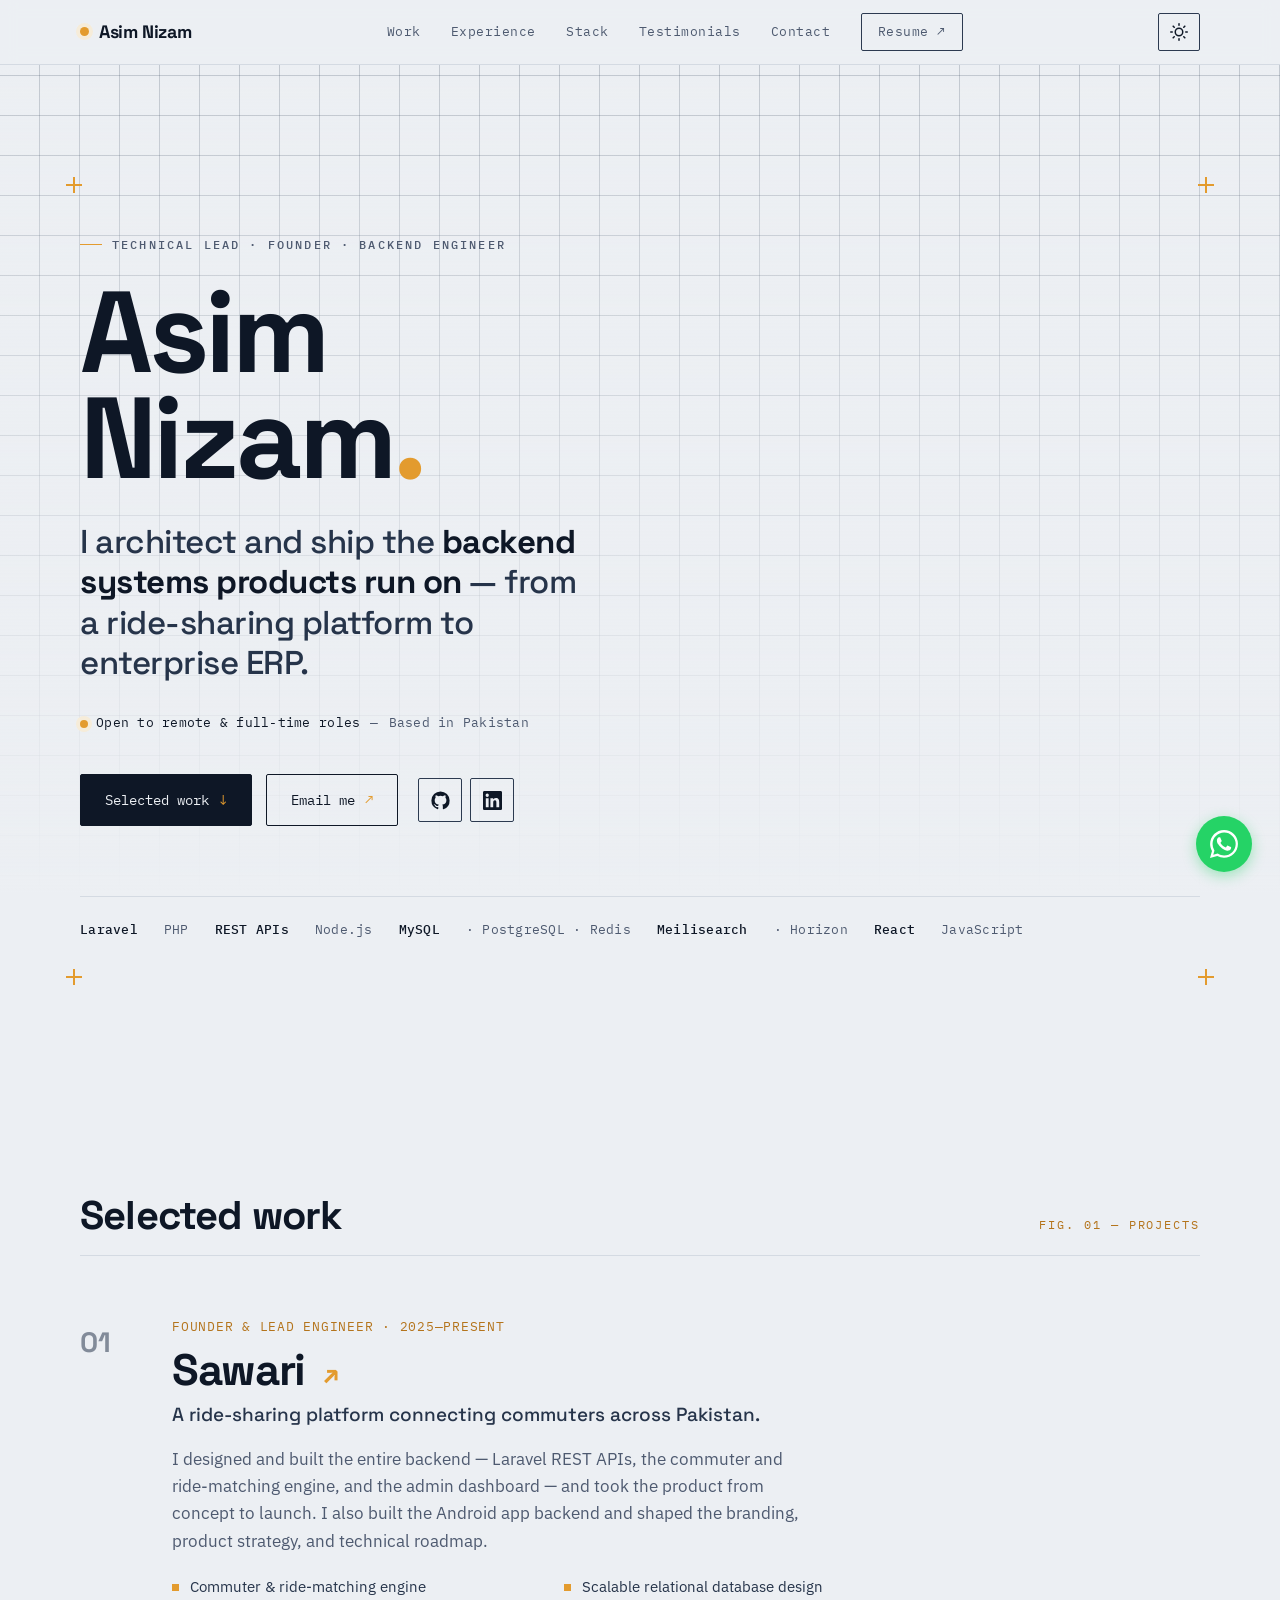
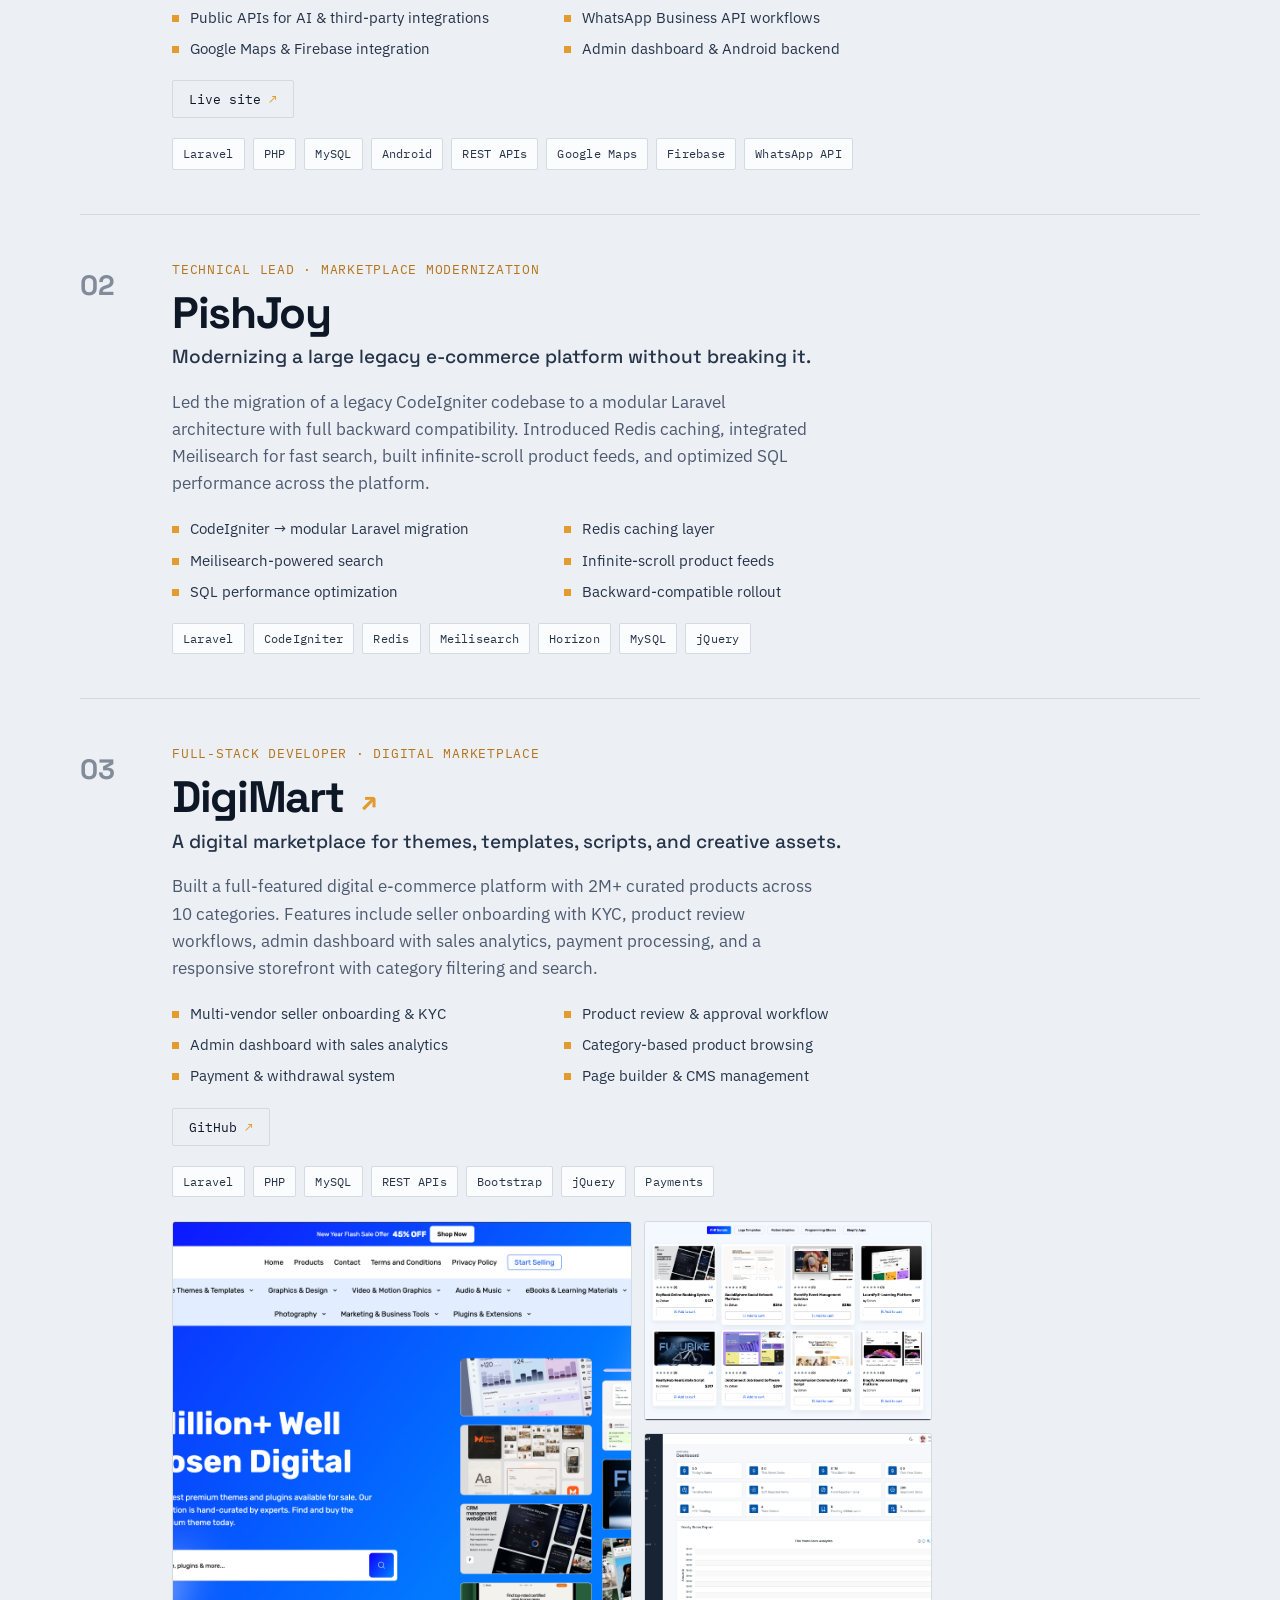
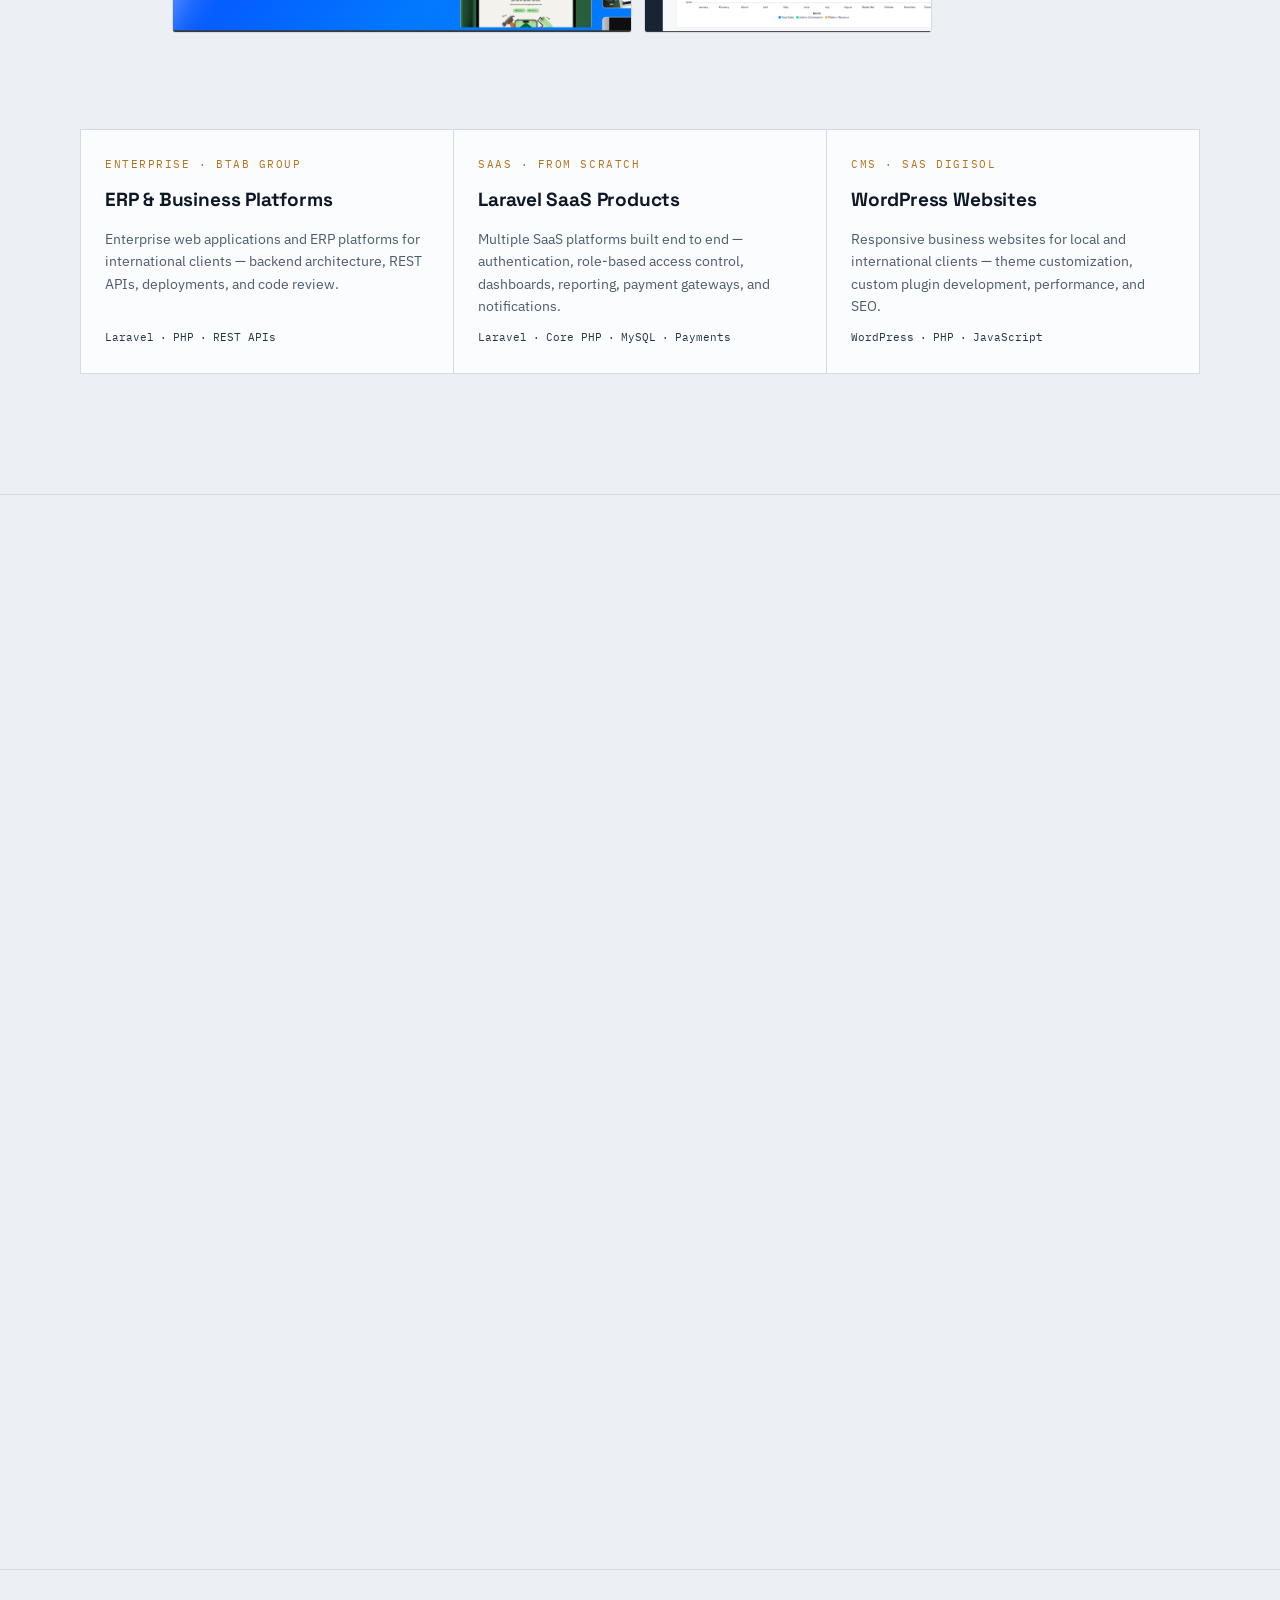
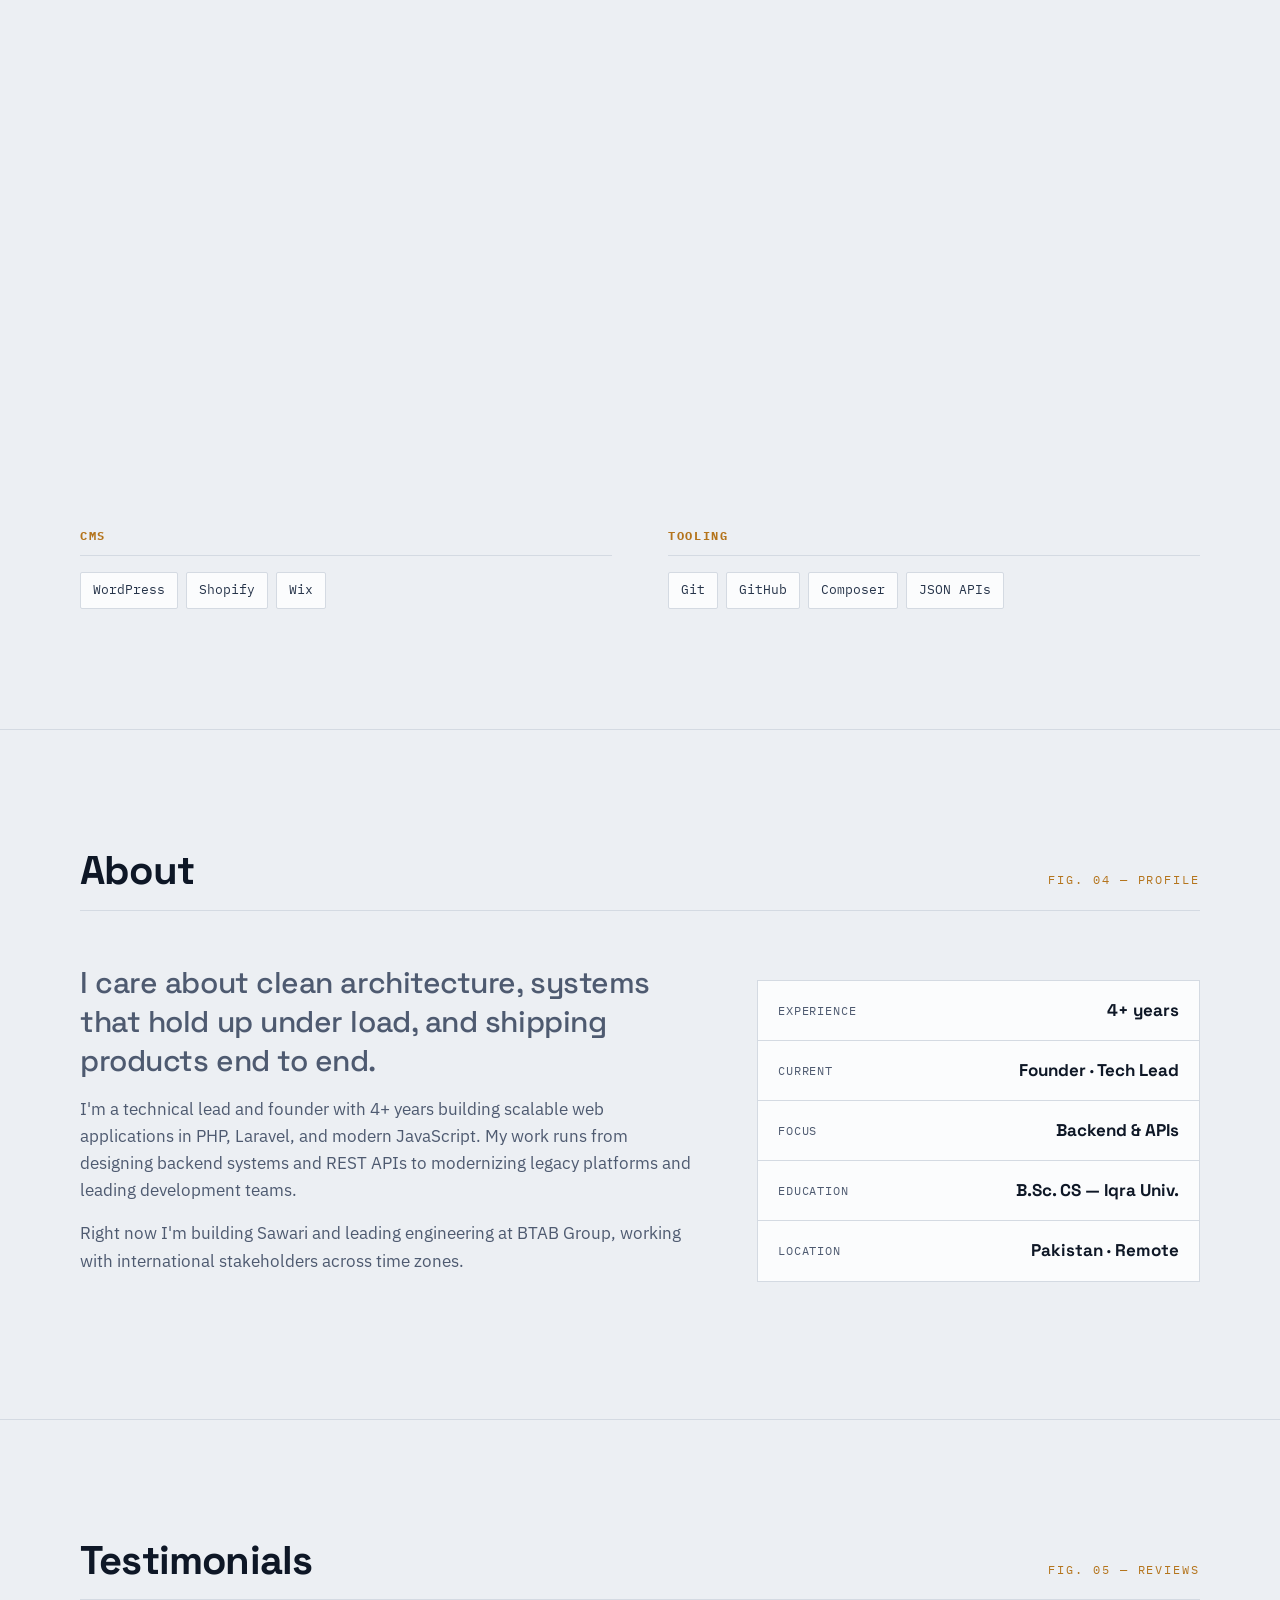
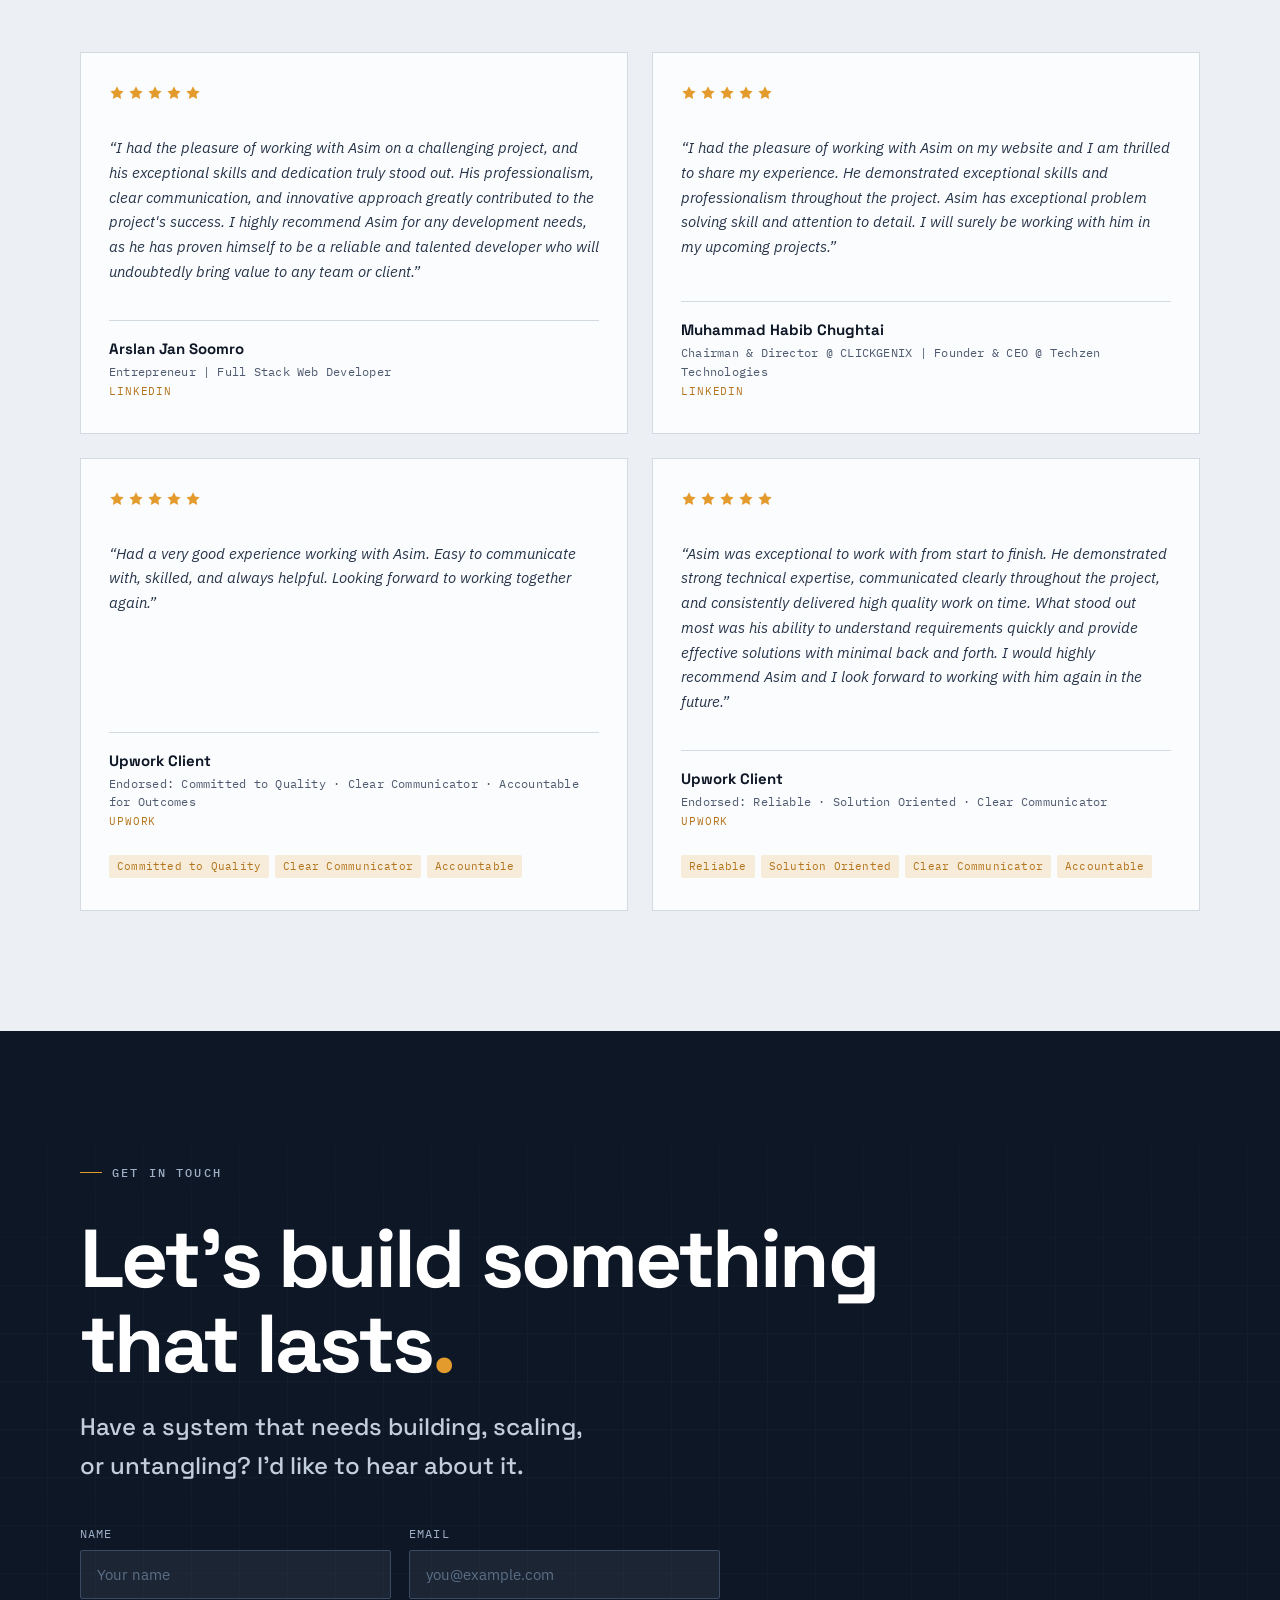
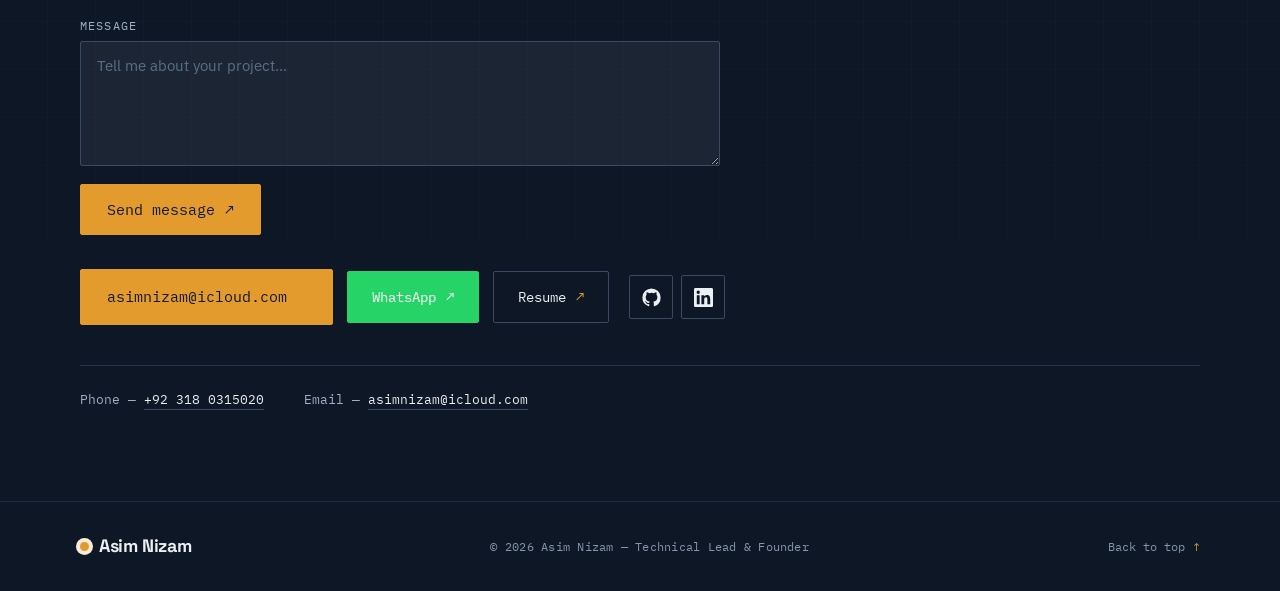
==== commit 5df04372: "Update URLs to use current GitHub Pages domain Co-Authored-By: Claude Opus 4.6 <noreply@anthropic.co" ====
--- a/index.html
+++ b/index.html
@@ -7,7 +7,7 @@
 <meta name="description" content="Asim Nizam — Technical Lead and founder building the backend systems behind ride-sharing, marketplace, and enterprise platforms. PHP, Laravel, and modern JavaScript." />
 <meta name="author" content="Asim Nizam" />
 <meta name="robots" content="index, follow" />
-<link rel="canonical" href="https://asimnizam.com/" />
+<link rel="canonical" href="https://asimjay.github.io/portfolio/" />
 <meta name="theme-color" content="#0E1726" />
 <link rel="icon" type="image/png" href="favicon.png" />
 <link rel="apple-touch-icon" href="apple-touch-icon.png" />
@@ -16,10 +16,10 @@
 <meta property="og:type" content="website" />
 <meta property="og:title" content="Asim Nizam — Technical Lead & Founder" />
 <meta property="og:description" content="I architect and ship the backend systems products run on — from a ride-sharing platform to enterprise ERP." />
-<meta property="og:url" content="https://asimnizam.com" />
+<meta property="og:url" content="https://asimjay.github.io/portfolio" />
 <meta property="og:site_name" content="Asim Nizam" />
 <meta property="og:locale" content="en_US" />
-<meta property="og:image" content="https://asimnizam.com/og-image.png" />
+<meta property="og:image" content="https://asimjay.github.io/portfolio/og-image.png" />
 <meta property="og:image:width" content="1200" />
 <meta property="og:image:height" content="630" />
 
@@ -27,7 +27,7 @@
 <meta name="twitter:card" content="summary_large_image" />
 <meta name="twitter:title" content="Asim Nizam — Technical Lead & Founder" />
 <meta name="twitter:description" content="I architect and ship the backend systems products run on — from a ride-sharing platform to enterprise ERP." />
-<meta name="twitter:image" content="https://asimnizam.com/og-image.png" />
+<meta name="twitter:image" content="https://asimjay.github.io/portfolio/og-image.png" />
 
 <!-- Structured Data (JSON-LD) -->
 <script type="application/ld+json">
@@ -36,7 +36,7 @@
   "@type": "Person",
   "name": "Asim Nizam",
   "jobTitle": "Technical Lead & Founder",
-  "url": "https://asimnizam.com",
+  "url": "https://asimjay.github.io/portfolio",
   "email": "asimnizam@icloud.com",
   "telephone": "+923180315020",
   "address": {
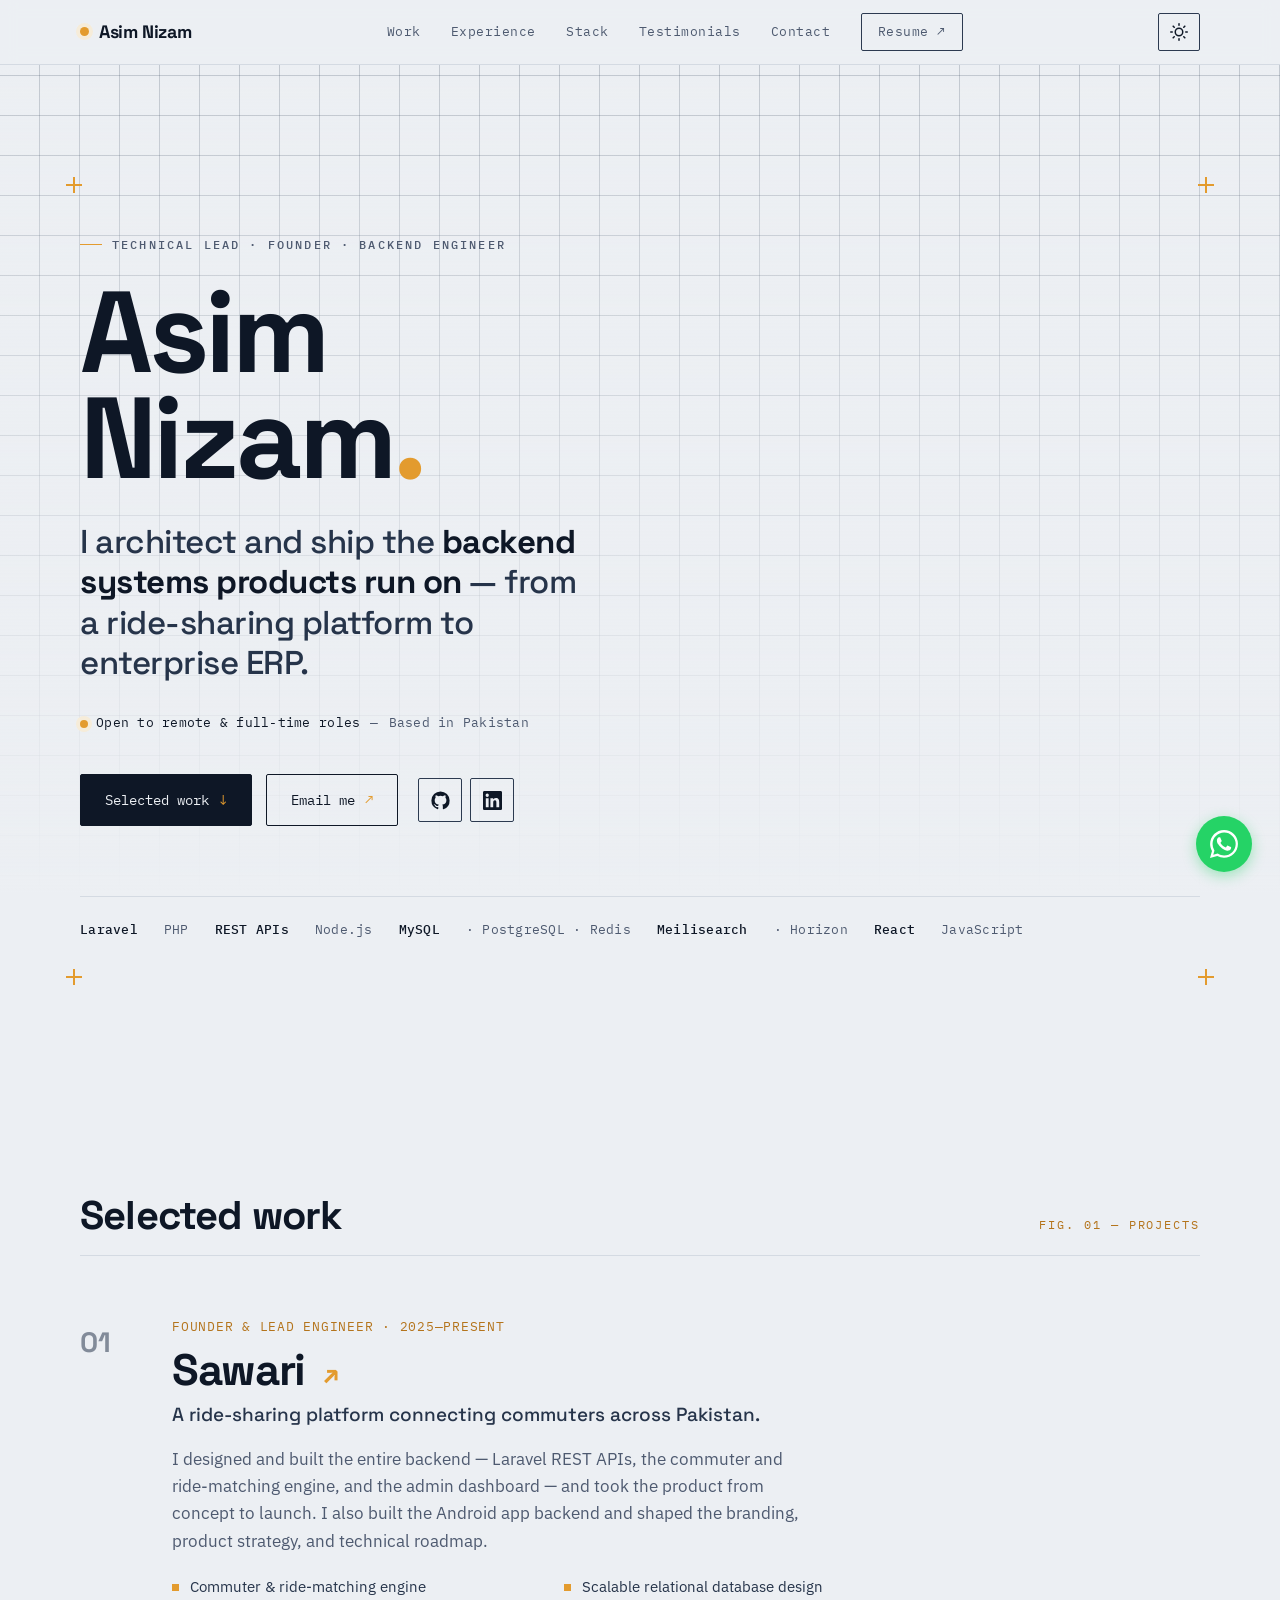
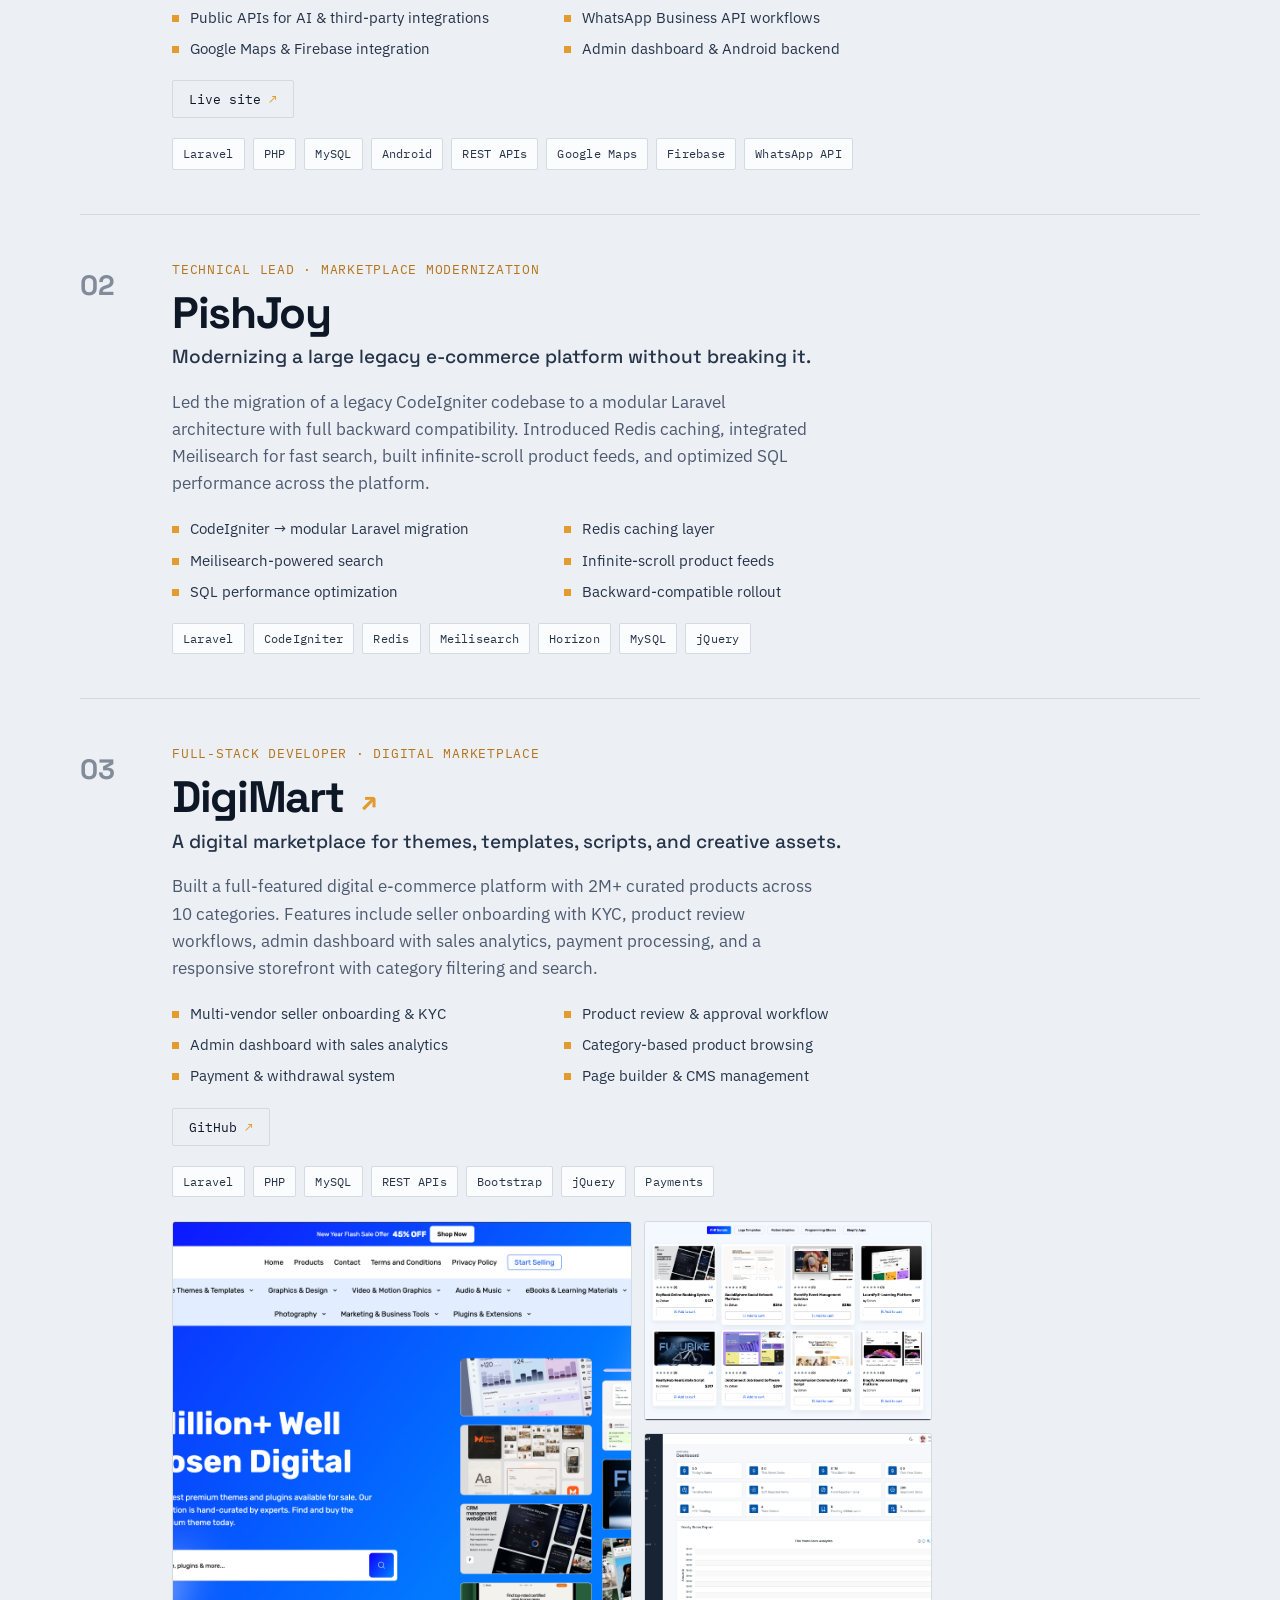
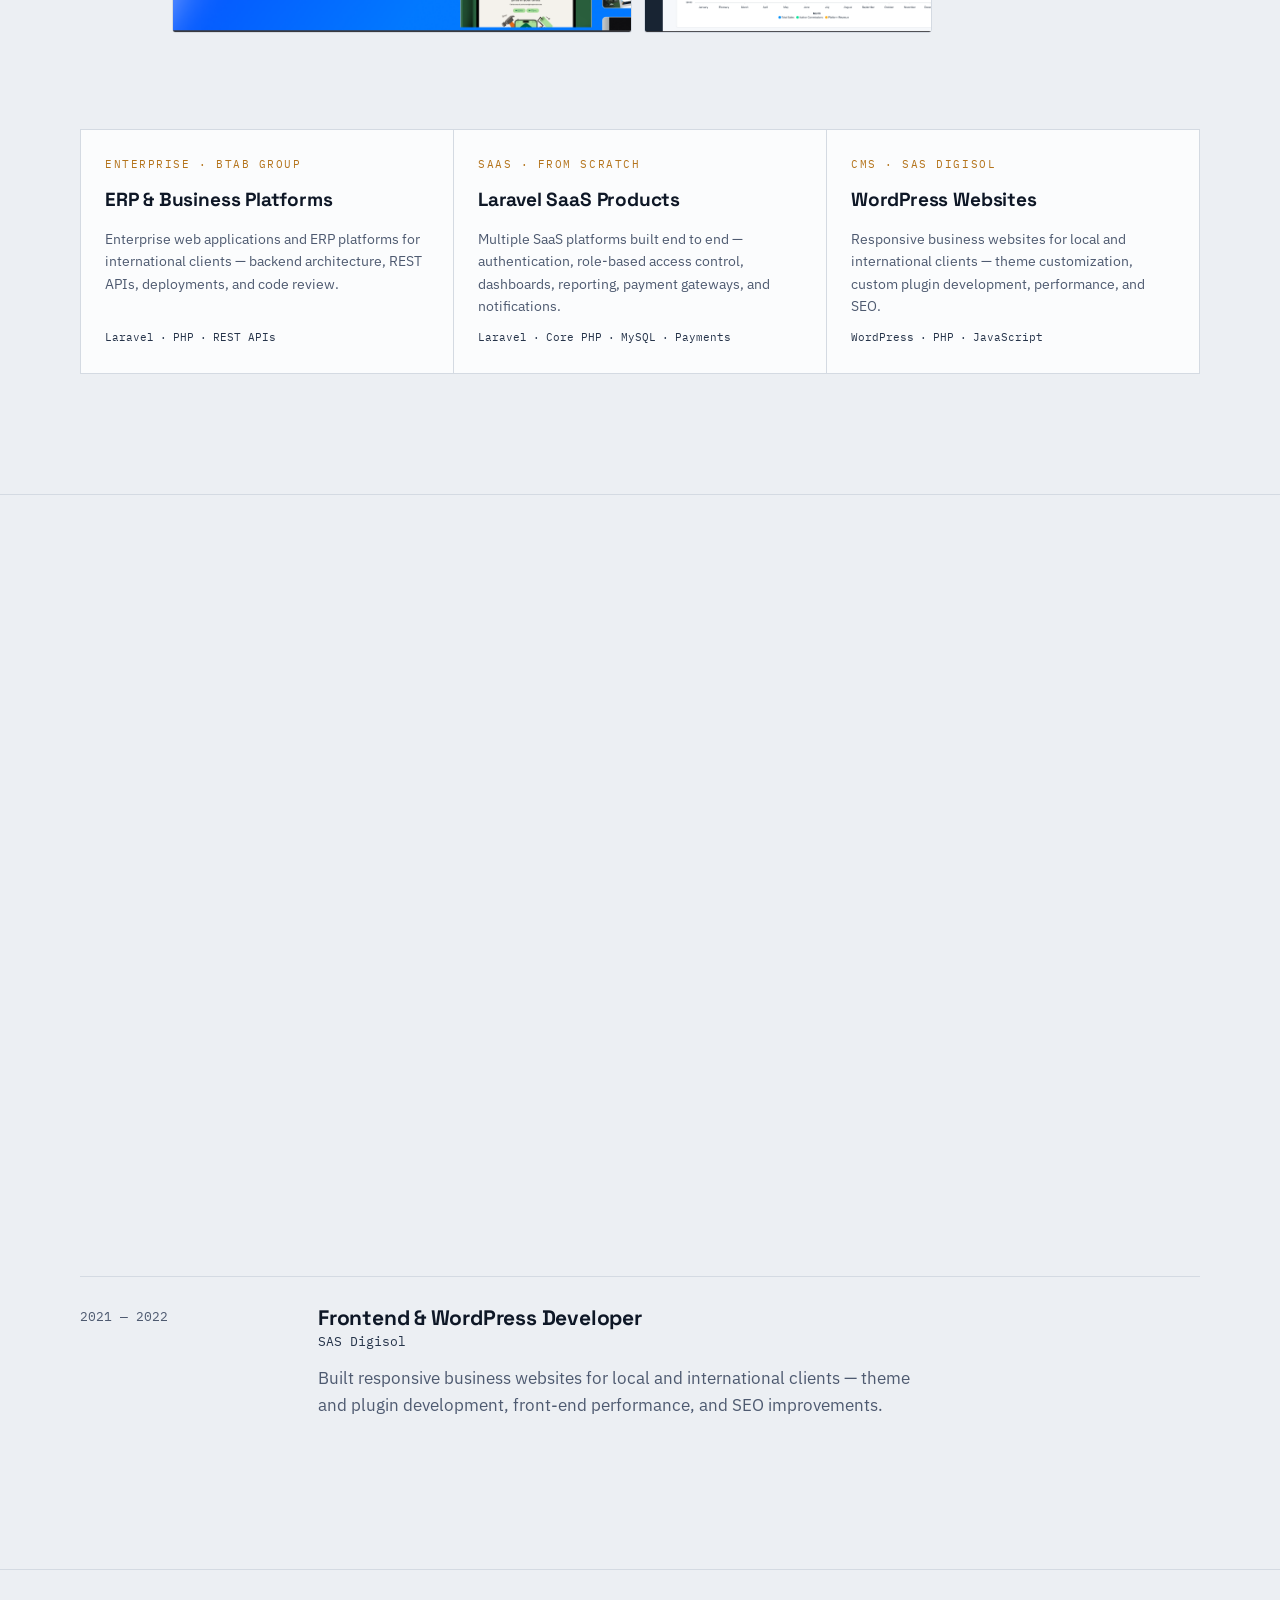
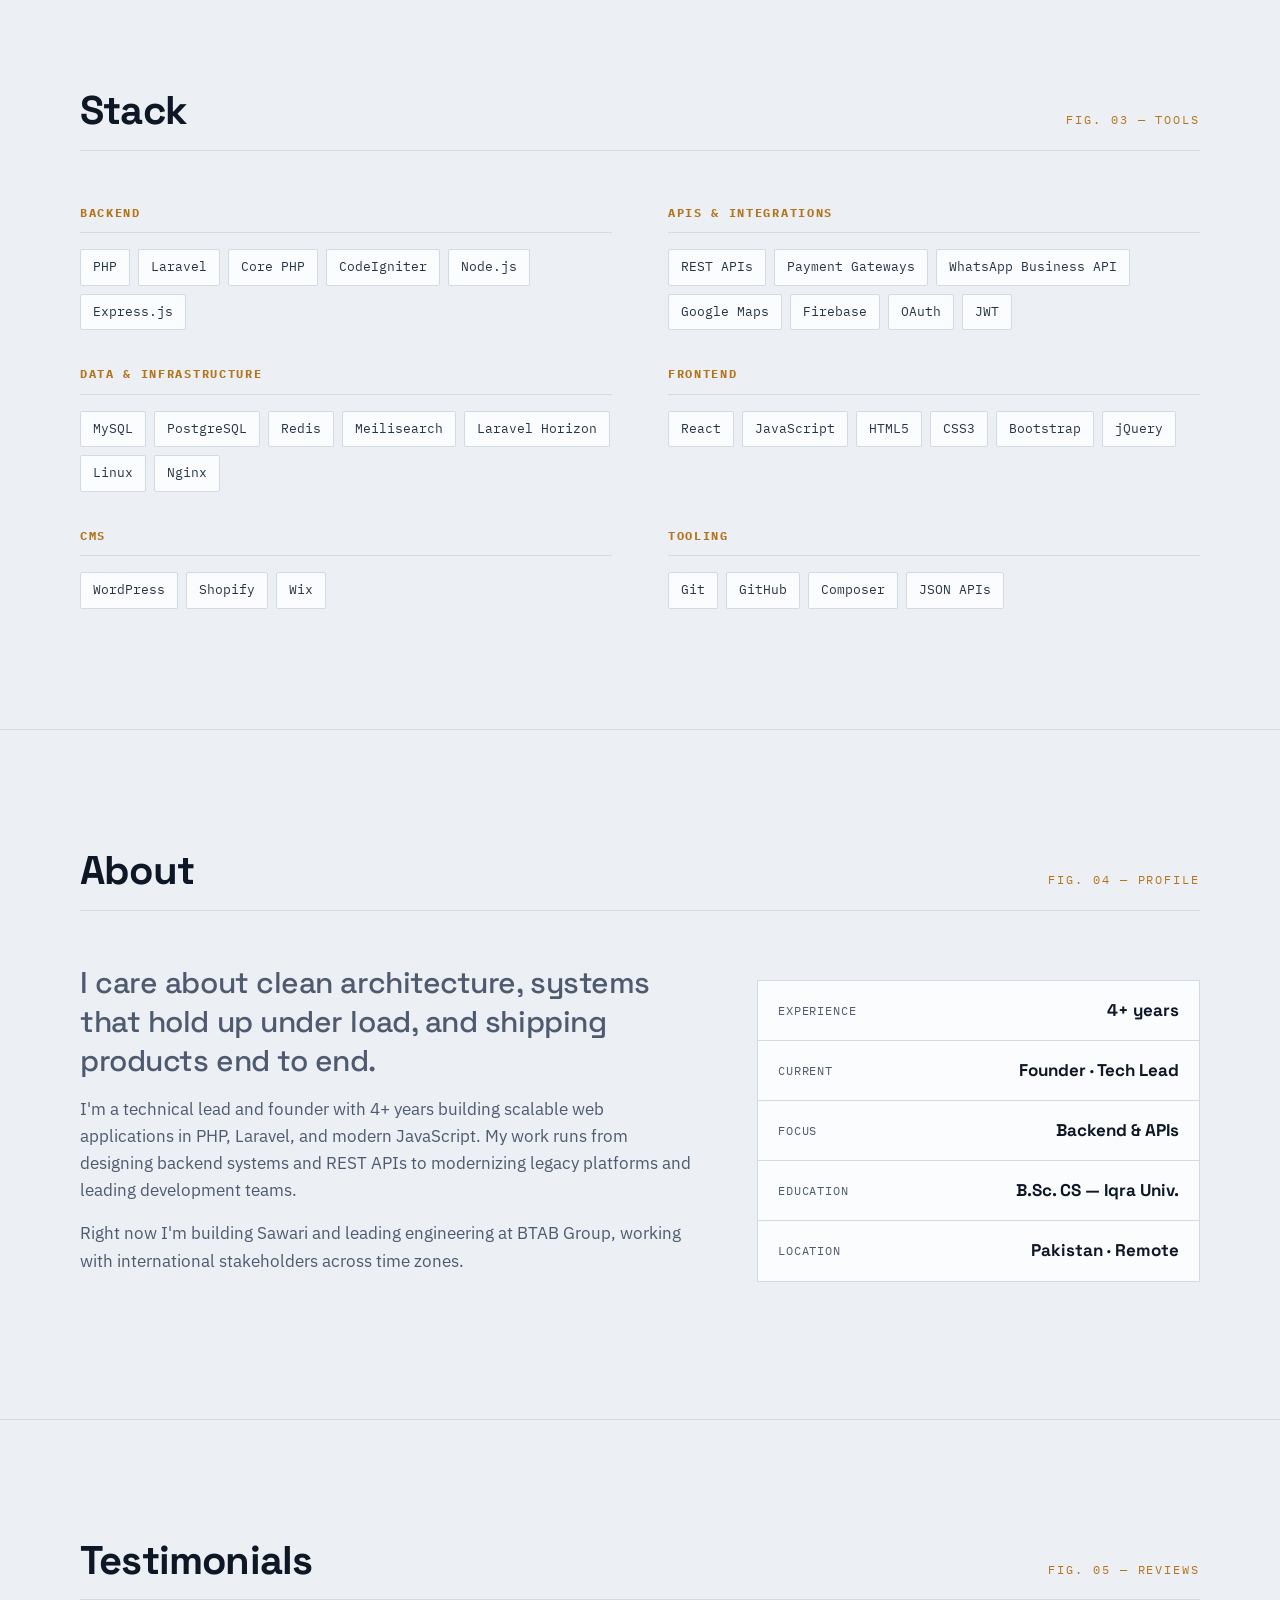
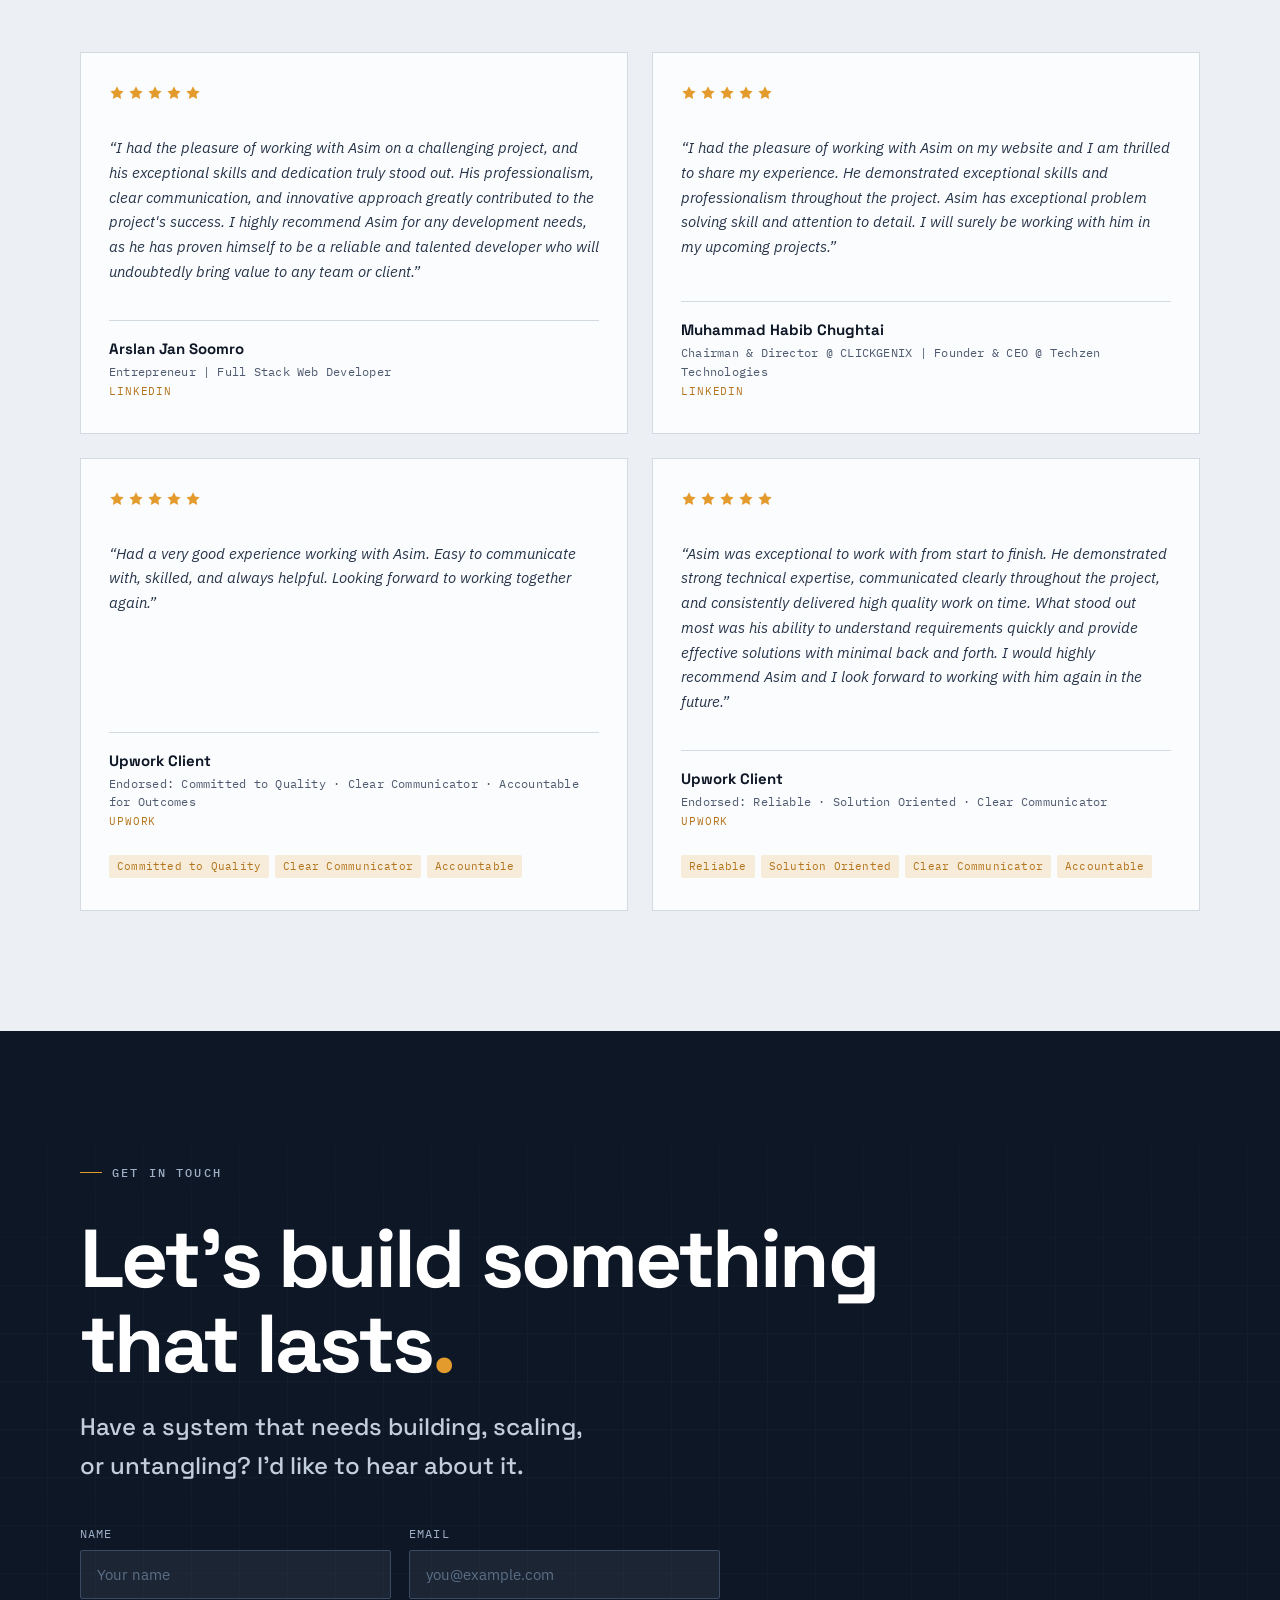
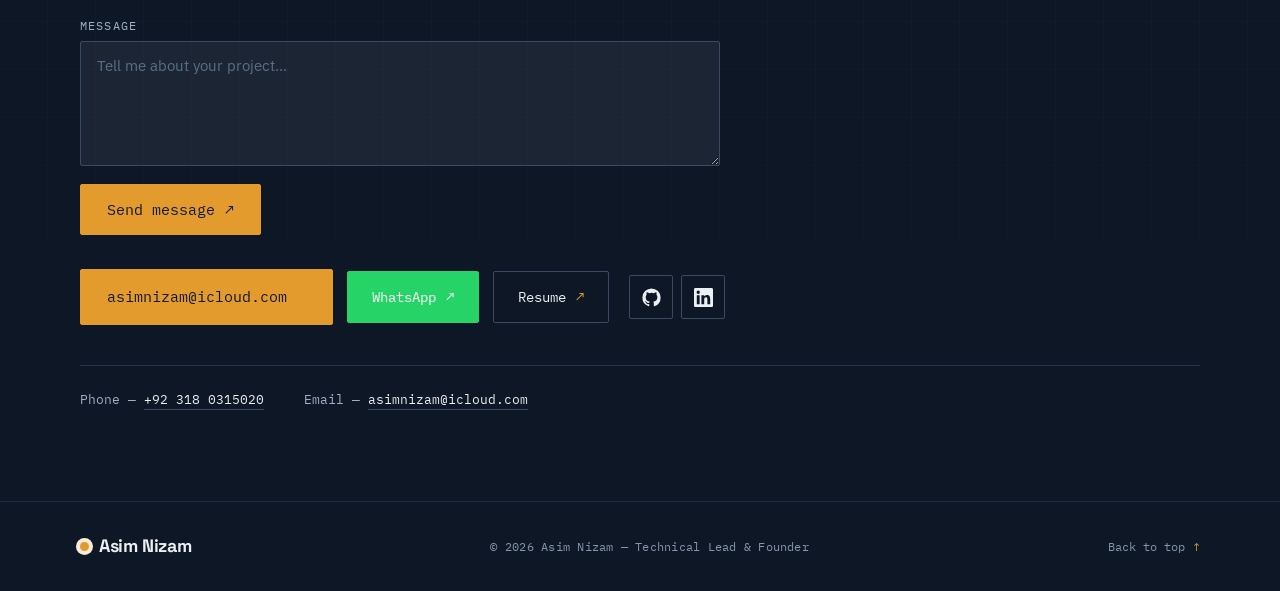
==== commit 0bb2388e: "Send contact form through Web3Forms, reorder experience timeline The form had no backend: script.js " ====
--- a/index.html
+++ b/index.html
@@ -244,19 +244,19 @@
       </div>
       <div class="timeline">
         <article class="job reveal">
+          <div class="job-when"><span class="now">2023 — Present</span></div>
+          <div>
+            <h3>Technical Lead</h3>
+            <div class="org">BTAB Group — Australia (Remote)</div>
+            <p>Lead a team of 2 engineers building enterprise ERP and business platforms for Australian and international clients — backend architecture, REST APIs, deployments, code review, CI/CD, and mentoring junior engineers.</p>
+          </div>
+        </article>
+        <article class="job reveal">
           <div class="job-when"><span class="now">2025 — Present</span></div>
           <div>
             <h3>Founder &amp; Lead Engineer</h3>
             <div class="org">Sawari — Ride-Sharing Platform</div>
             <p>Built and lead a ride-sharing platform from concept to launch. Own the backend architecture, product strategy, and technical roadmap end to end.</p>
-          </div>
-        </article>
-        <article class="job reveal">
-          <div class="job-when"><span class="now">2023 — Present</span></div>
-          <div>
-            <h3>Technical Lead</h3>
-            <div class="org">BTAB Group — Australia (Remote)</div>
-            <p>Lead a team building enterprise ERP and business platforms for Australian and international clients — backend architecture, REST APIs, deployments, code review, and mentoring junior engineers.</p>
           </div>
         </article>
         <article class="job reveal">
@@ -434,7 +434,15 @@
       <h2 class="reveal">Let's build something<br>that lasts<span class="amp">.</span></h2>
       <p class="contact-sub reveal">Have a system that needs building, scaling, or untangling? I'd like to hear about it.</p>
 
-      <form class="contact-form reveal" id="contactForm">
+      <form class="contact-form reveal" id="contactForm" action="https://api.web3forms.com/submit" method="POST">
+        <!-- Web3Forms. The access key is a public form identifier, not a secret —
+             it is meant to ship in client-side markup. -->
+        <input type="hidden" name="access_key" value="8d543a0e-026b-42c8-b9be-bc9395008610">
+        <input type="hidden" name="subject" value="New message from asimnz portfolio">
+        <input type="hidden" name="from_name" value="Portfolio contact form">
+        <!-- Honeypot: real people never fill this in; bots usually do. -->
+        <input type="checkbox" name="botcheck" class="hp" tabindex="-1" autocomplete="off" aria-hidden="true">
+
         <div class="field">
           <label for="cf-name">Name</label>
           <input type="text" id="cf-name" name="name" placeholder="Your name" required>
@@ -448,6 +456,7 @@
           <textarea id="cf-message" name="message" placeholder="Tell me about your project..." rows="5" required></textarea>
         </div>
         <button type="submit" class="btn-submit">Send message <span class="arw" aria-hidden="true">↗</span></button>
+        <p class="form-status" id="formStatus" role="status" aria-live="polite"></p>
       </form>
 
       <div class="contact-actions reveal">
--- a/style.css
+++ b/style.css
@@ -397,6 +397,16 @@
   width:auto; justify-self:start;
 }
 .contact-form .btn-submit:hover{ background:#f0aa3f; transform:translateY(-2px); }
+.contact-form .btn-submit:disabled{
+  opacity:.6; cursor:not-allowed; transform:none; background:var(--accent);
+}
+
+/* honeypot — off-screen rather than display:none, which some bots skip */
+.contact-form .hp{
+  position:absolute; left:-9999px; width:1px; height:1px;
+  opacity:0; pointer-events:none;
+}
+
 
 .contact-actions{ display:flex; flex-wrap:wrap; gap:14px; align-items:center; margin-top:34px; }
 .btn-mail{ background:var(--accent); color:#0E1726; border-color:var(--accent); font-size:15px; padding:15px 26px; }
@@ -415,8 +425,8 @@
 
 /* form feedback */
 .form-status{
-  grid-column:1 / -1;
-  font-family:var(--mono); font-size:13px;
+  grid-column:1 / -1; margin:0;
+  font-family:var(--mono); font-size:13px; line-height:1.5;
   padding:12px 16px; border-radius:2px;
   display:none;
 }
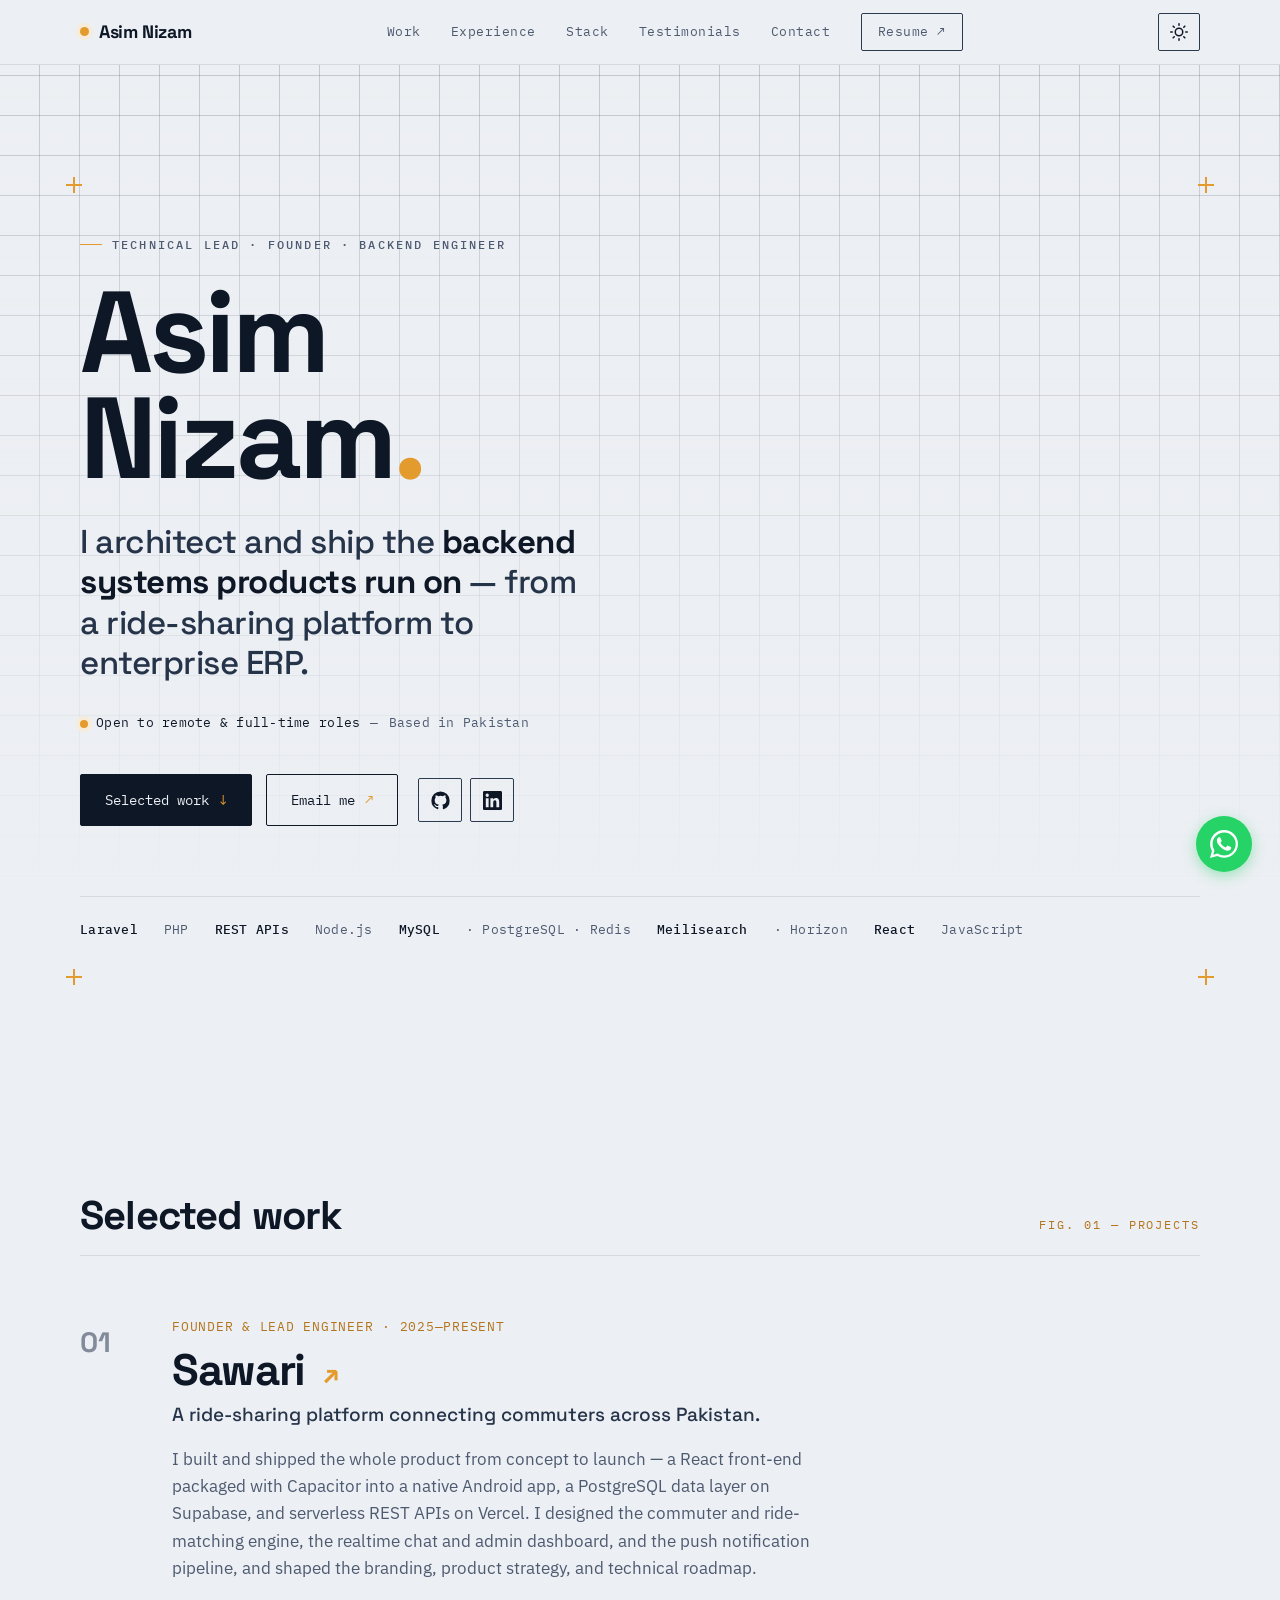
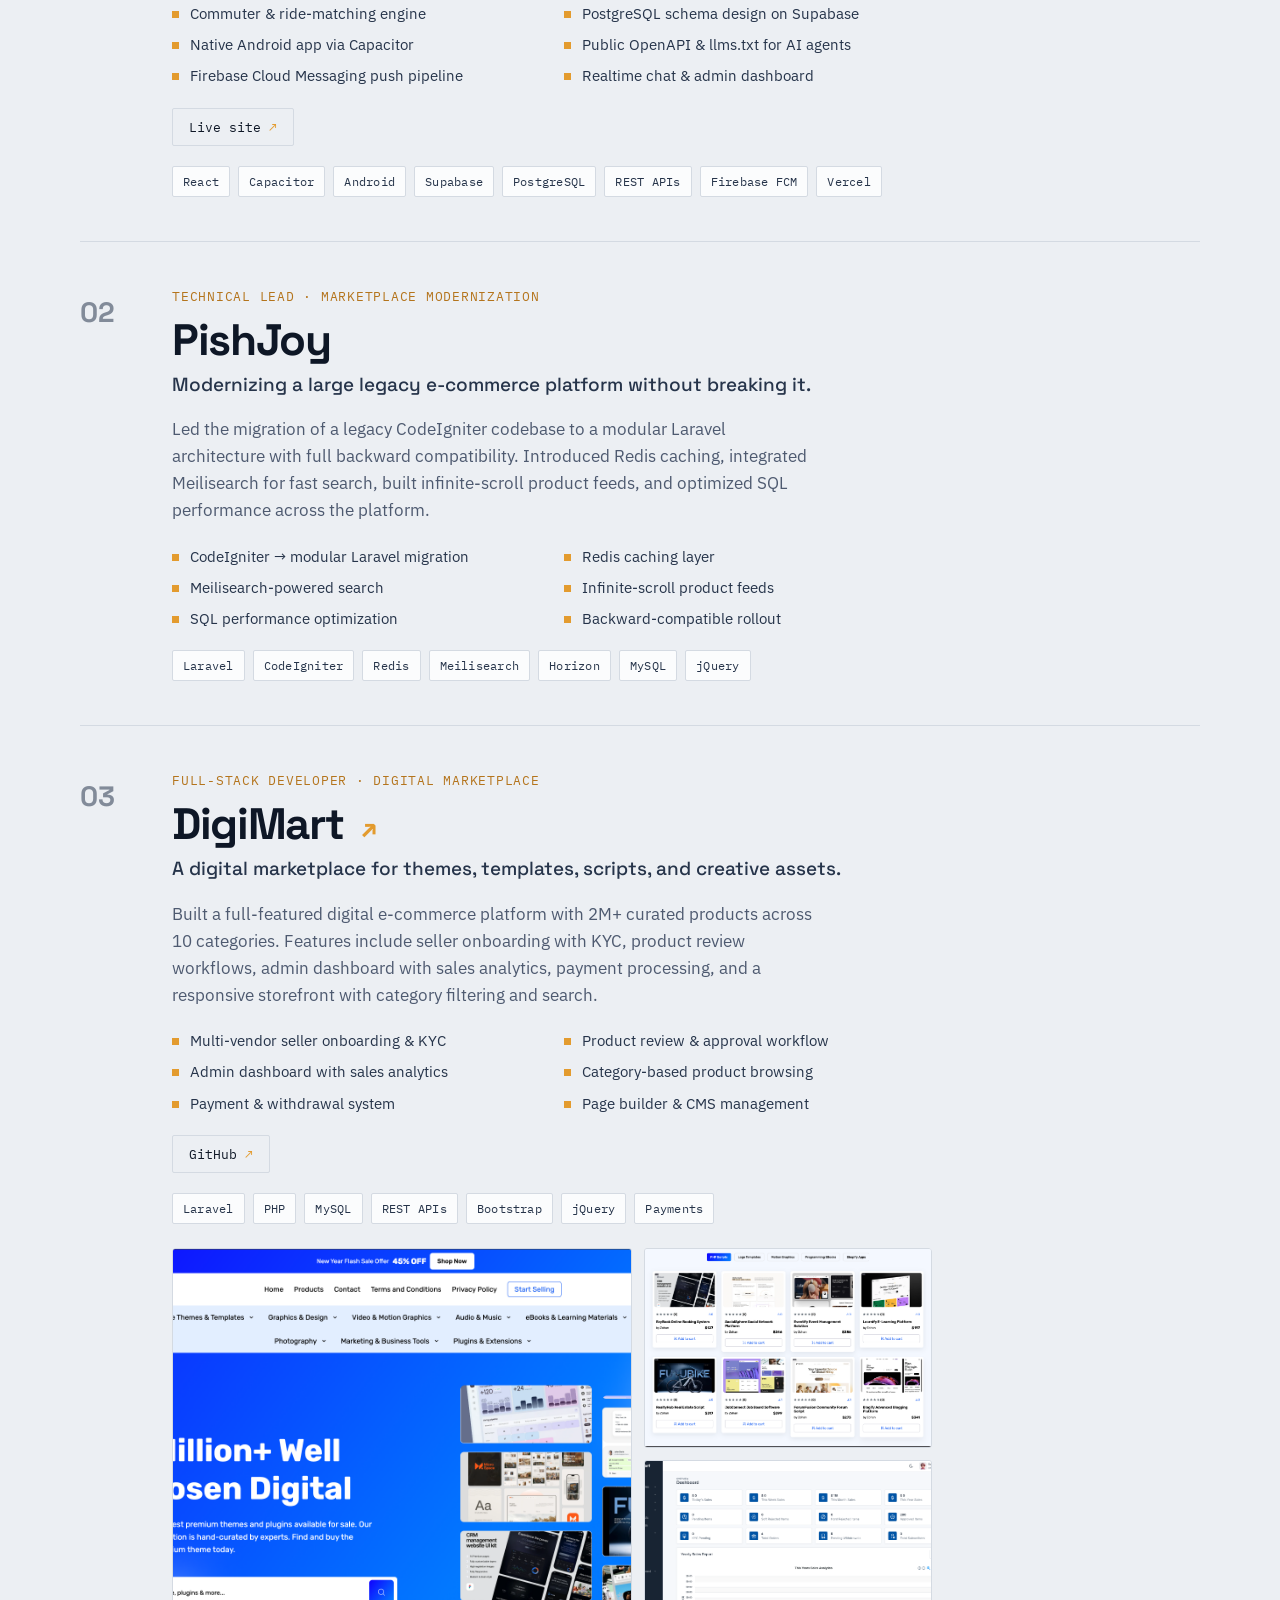
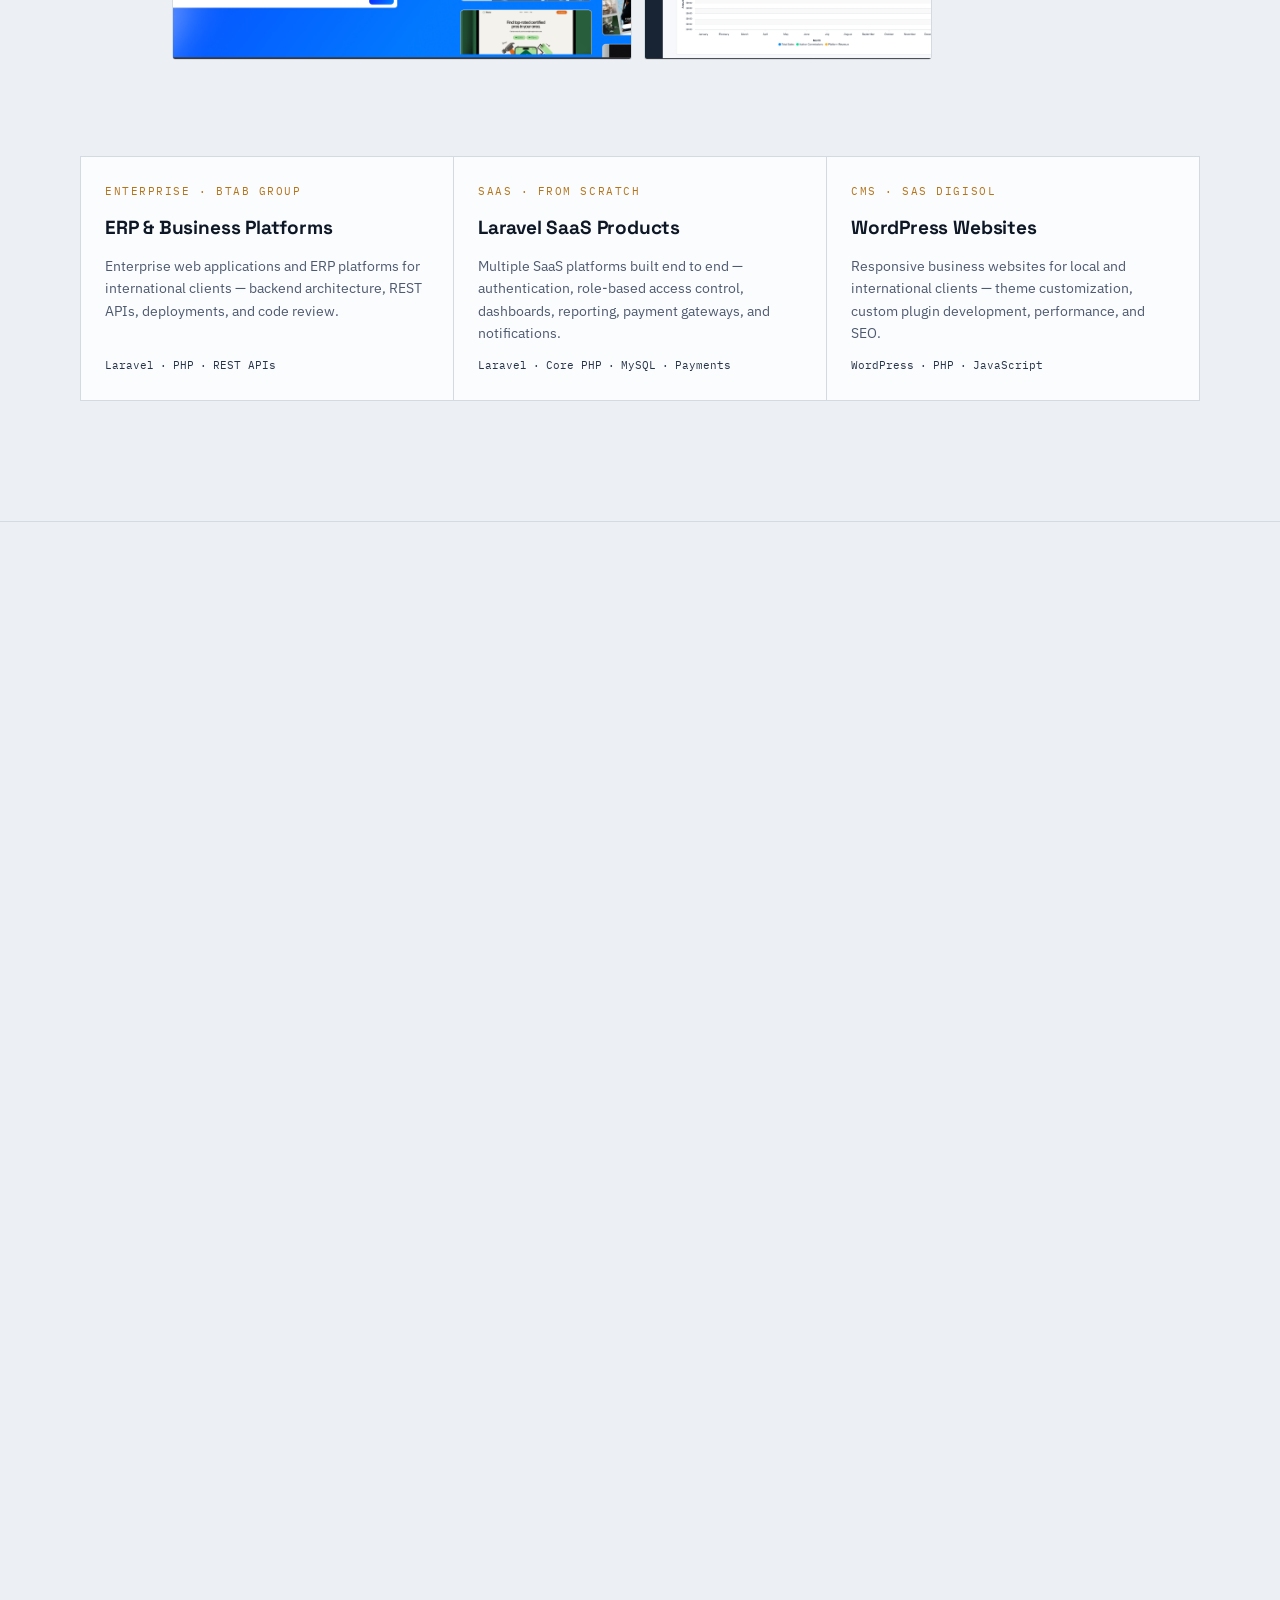
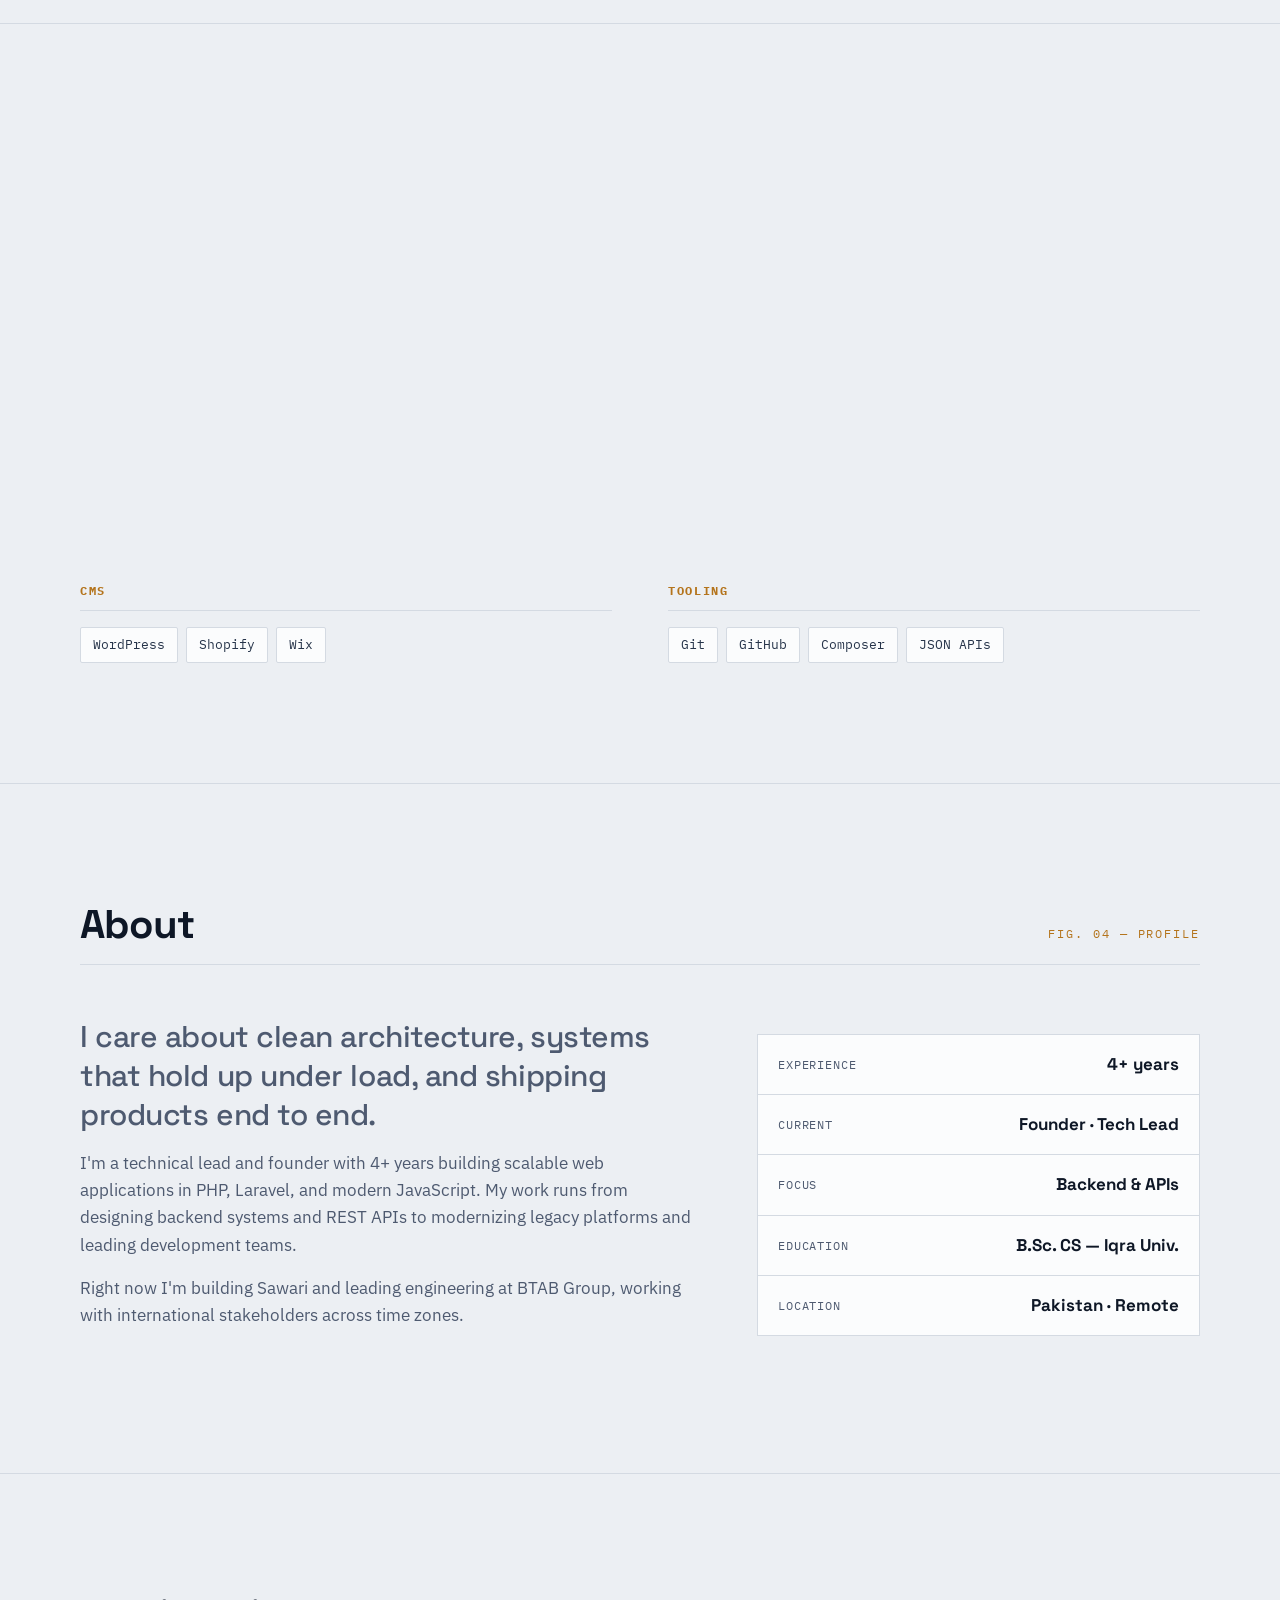
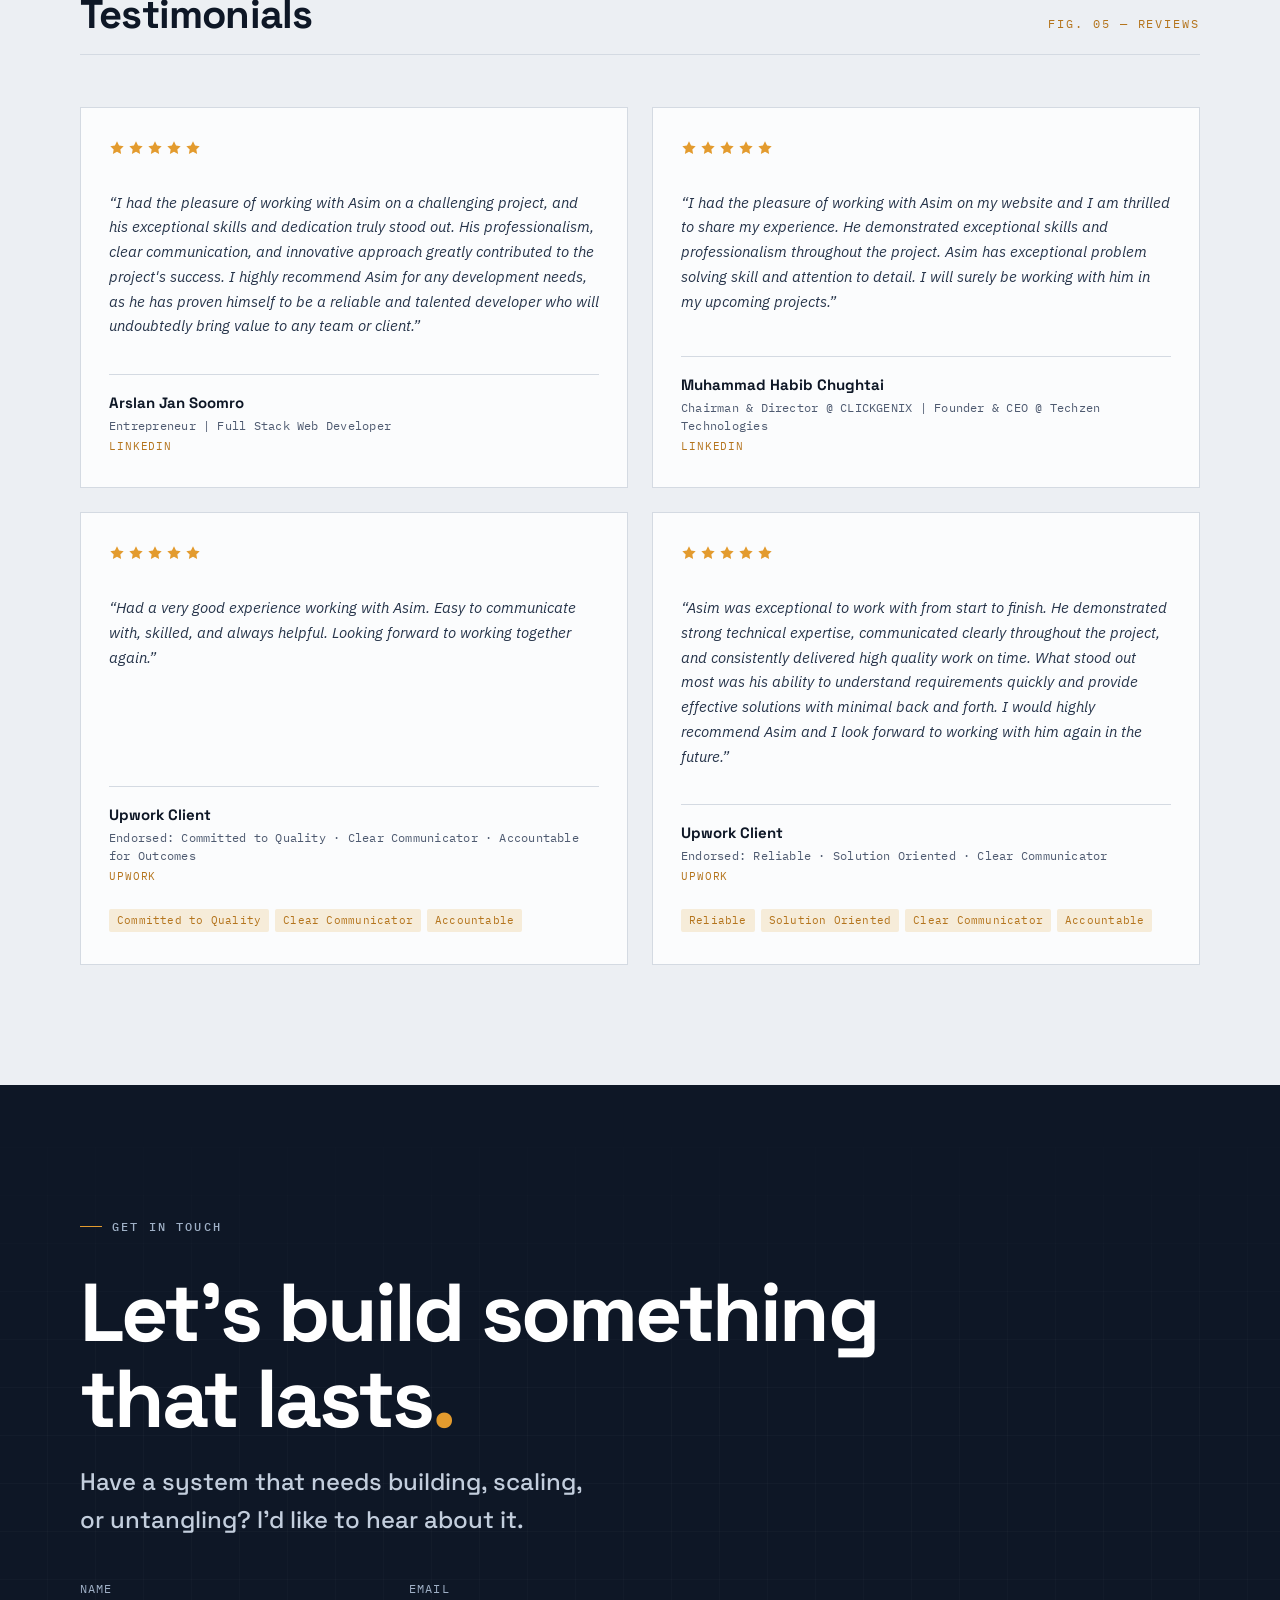
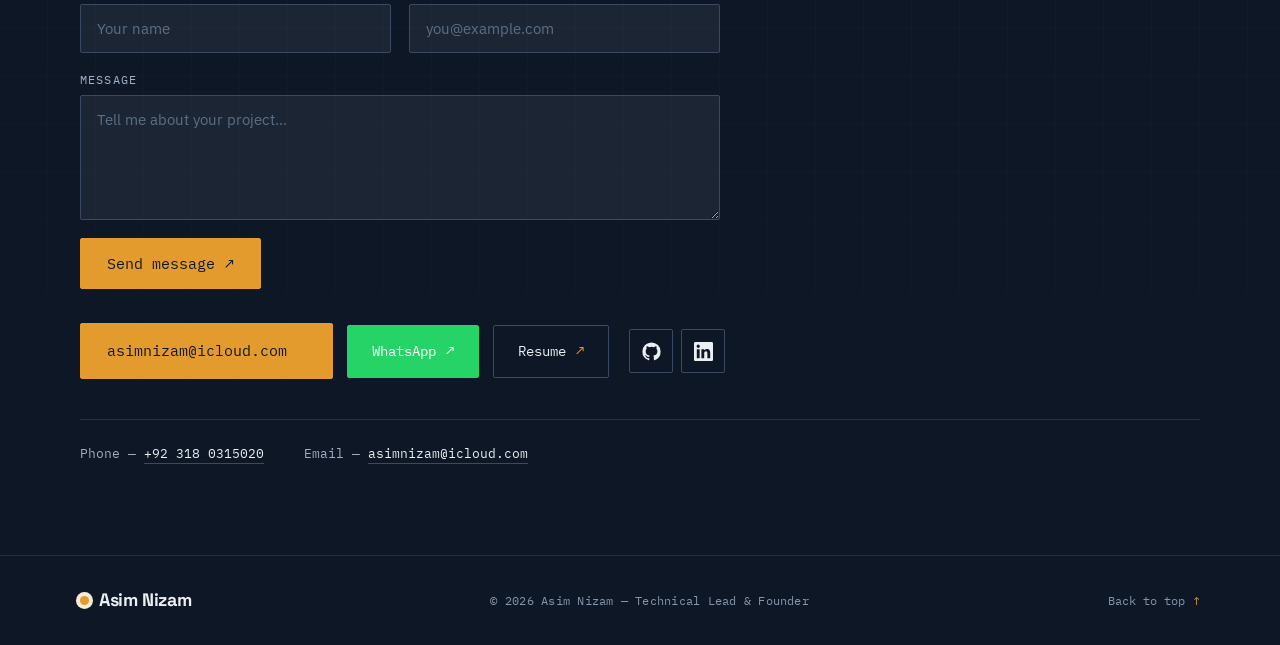
==== commit 4c9a4a81: "Correct the Sawari stack: React/Capacitor/Supabase, not Laravel The portfolio and resume described S" ====
--- a/index.html
+++ b/index.html
@@ -141,20 +141,20 @@
           <div class="feature-meta">Founder &amp; Lead Engineer · 2025—Present</div>
           <h3><a href="https://sawari.online" target="_blank" rel="noopener">Sawari <span class="arw-link" aria-hidden="true">↗</span></a></h3>
           <p class="tagline">A ride-sharing platform connecting commuters across Pakistan.</p>
-          <p>I designed and built the entire backend — Laravel REST APIs, the commuter and ride-matching engine, and the admin dashboard — and took the product from concept to launch. I also built the Android app backend and shaped the branding, product strategy, and technical roadmap.</p>
+          <p>I built and shipped the whole product from concept to launch — a React front-end packaged with Capacitor into a native Android app, a PostgreSQL data layer on Supabase, and serverless REST APIs on Vercel. I designed the commuter and ride-matching engine, the realtime chat and admin dashboard, and the push notification pipeline, and shaped the branding, product strategy, and technical roadmap.</p>
           <ul class="contribs">
             <li>Commuter &amp; ride-matching engine</li>
-            <li>Scalable relational database design</li>
-            <li>Public APIs for AI &amp; third-party integrations</li>
-            <li>WhatsApp Business API workflows</li>
-            <li>Google Maps &amp; Firebase integration</li>
-            <li>Admin dashboard &amp; Android backend</li>
+            <li>PostgreSQL schema design on Supabase</li>
+            <li>Native Android app via Capacitor</li>
+            <li>Public OpenAPI &amp; llms.txt for AI agents</li>
+            <li>Firebase Cloud Messaging push pipeline</li>
+            <li>Realtime chat &amp; admin dashboard</li>
           </ul>
           <div class="project-links">
             <a href="https://sawari.online" target="_blank" rel="noopener" class="project-link">Live site <span class="arw" aria-hidden="true">↗</span></a>
           </div>
           <div class="chips">
-            <span class="chip">Laravel</span><span class="chip">PHP</span><span class="chip">MySQL</span><span class="chip">Android</span><span class="chip">REST APIs</span><span class="chip">Google Maps</span><span class="chip">Firebase</span><span class="chip">WhatsApp API</span>
+            <span class="chip">React</span><span class="chip">Capacitor</span><span class="chip">Android</span><span class="chip">Supabase</span><span class="chip">PostgreSQL</span><span class="chip">REST APIs</span><span class="chip">Firebase FCM</span><span class="chip">Vercel</span>
           </div>
         </div>
       </article>
@@ -256,7 +256,7 @@
           <div>
             <h3>Founder &amp; Lead Engineer</h3>
             <div class="org">Sawari — Ride-Sharing Platform</div>
-            <p>Built and lead a ride-sharing platform from concept to launch. Own the backend architecture, product strategy, and technical roadmap end to end.</p>
+            <p>Built and lead a ride-sharing platform from concept to launch — web app, native Android app, and backend. Own the architecture, product strategy, and technical roadmap end to end.</p>
           </div>
         </article>
         <article class="job reveal">
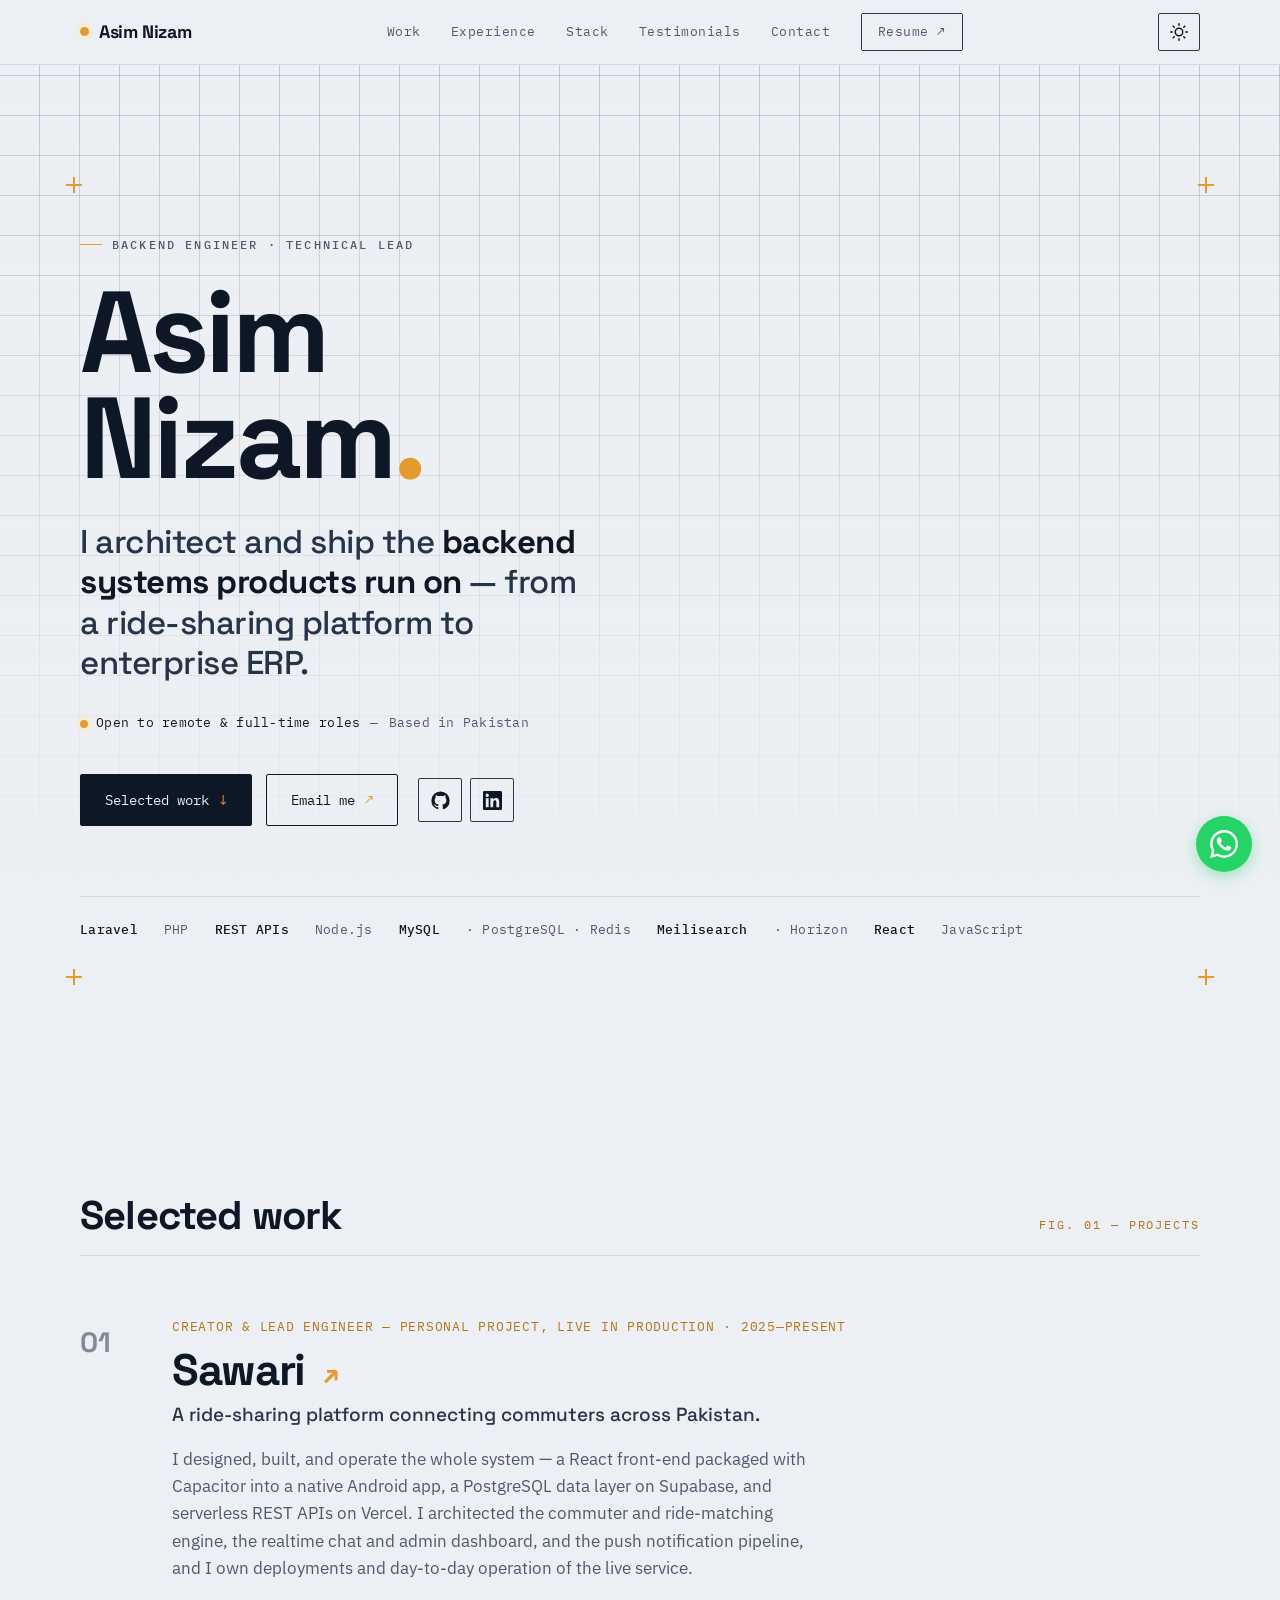
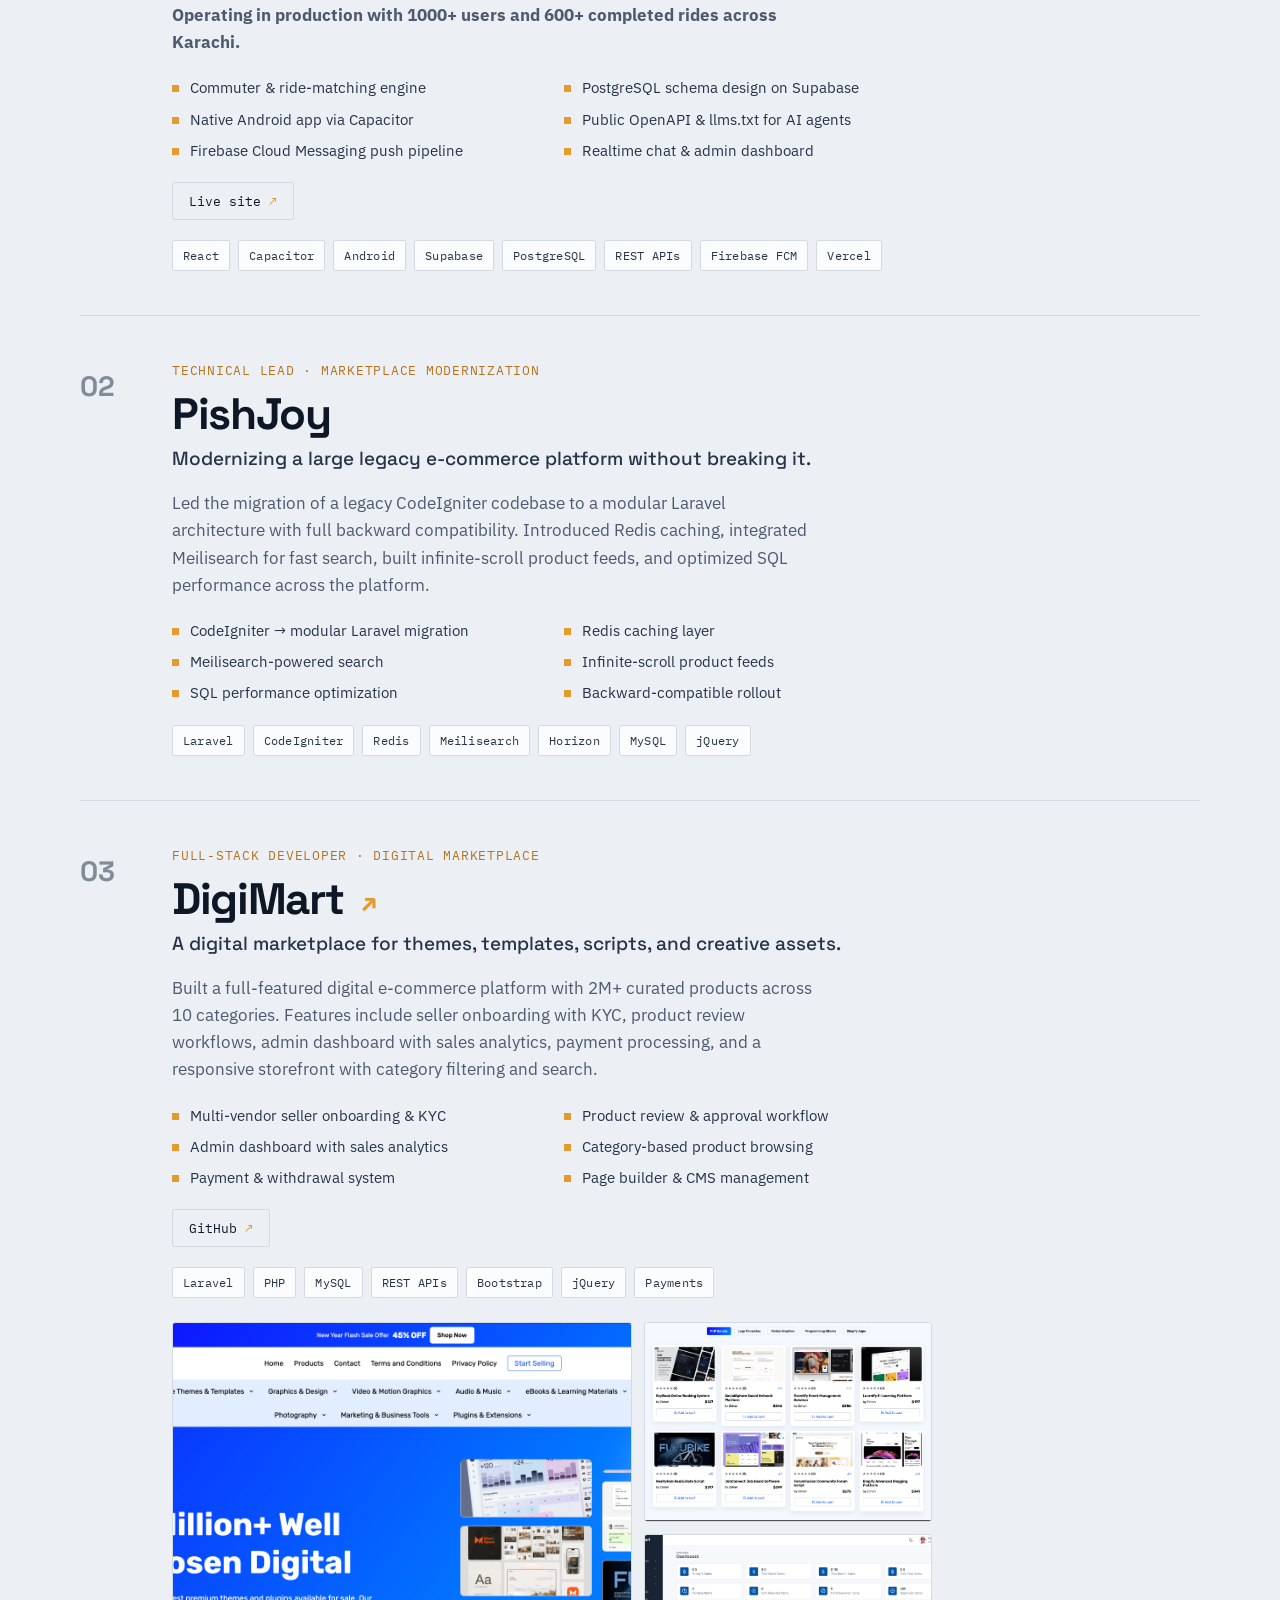
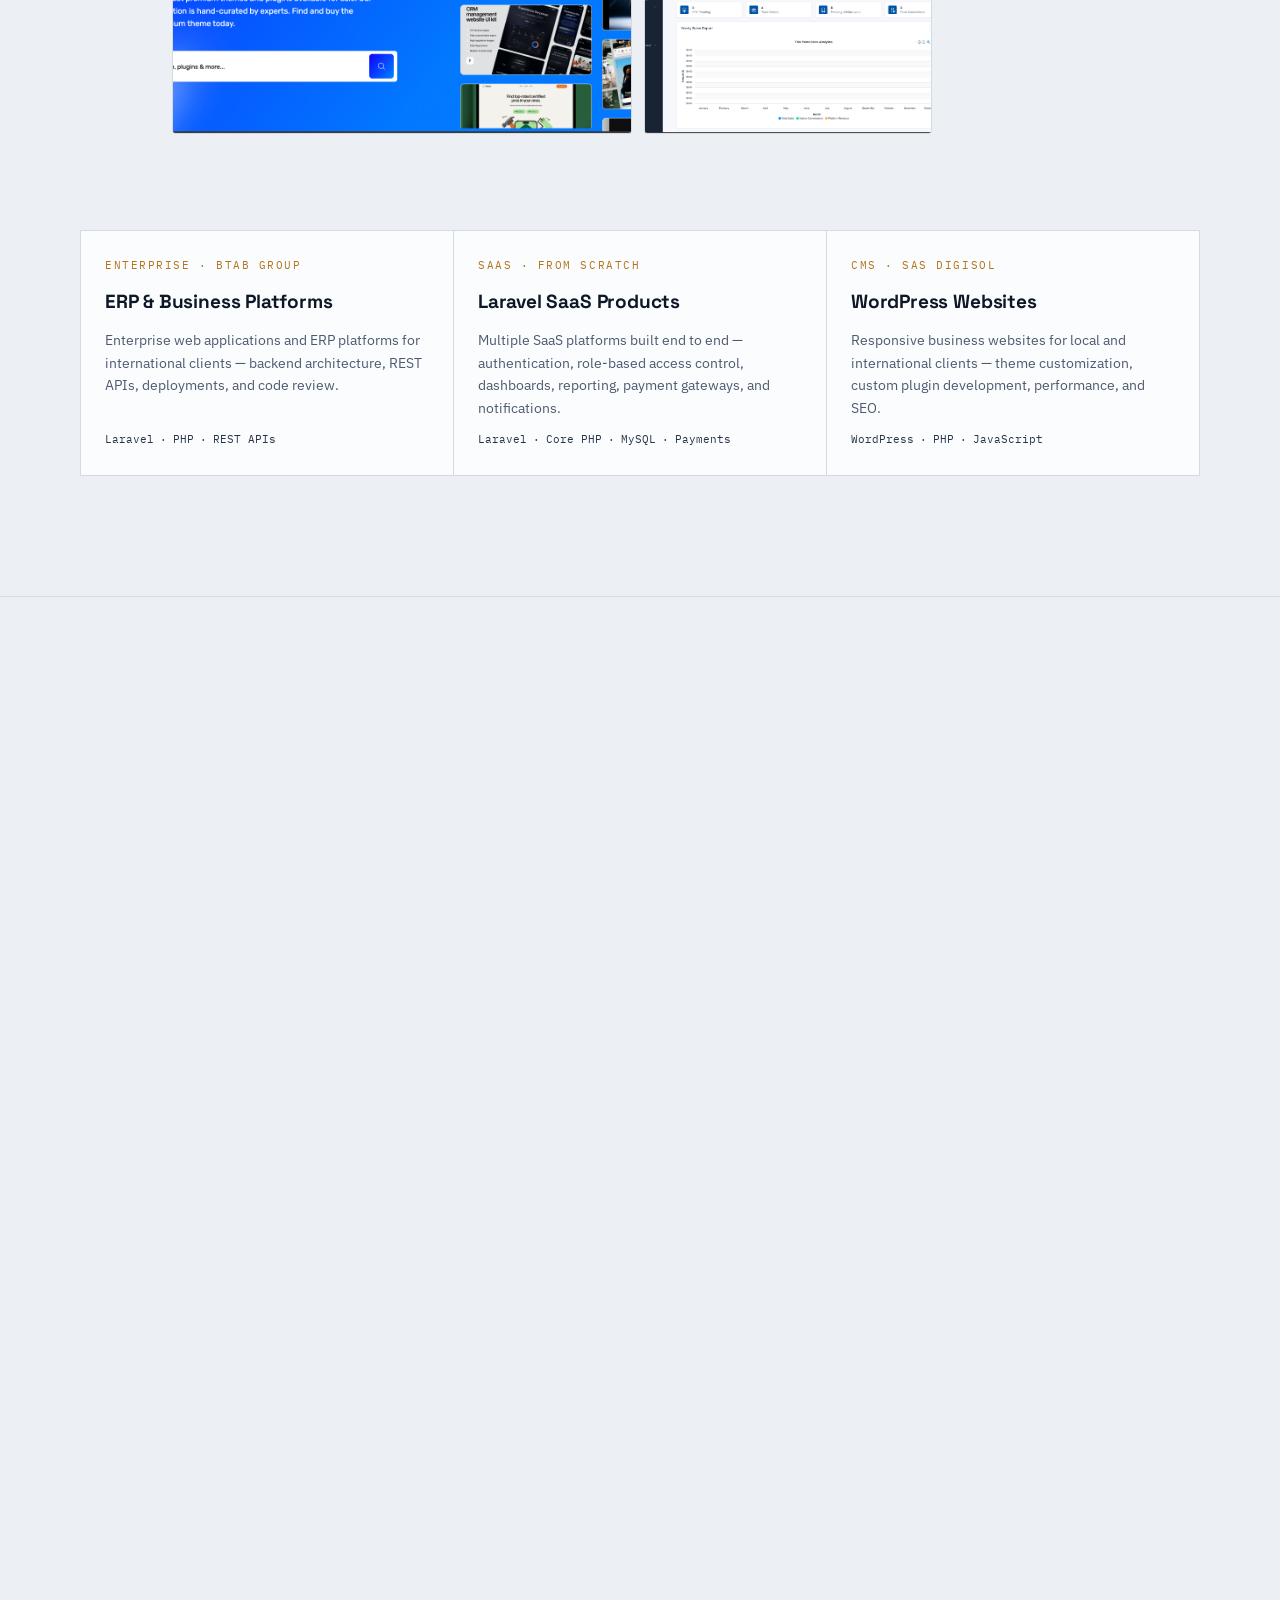
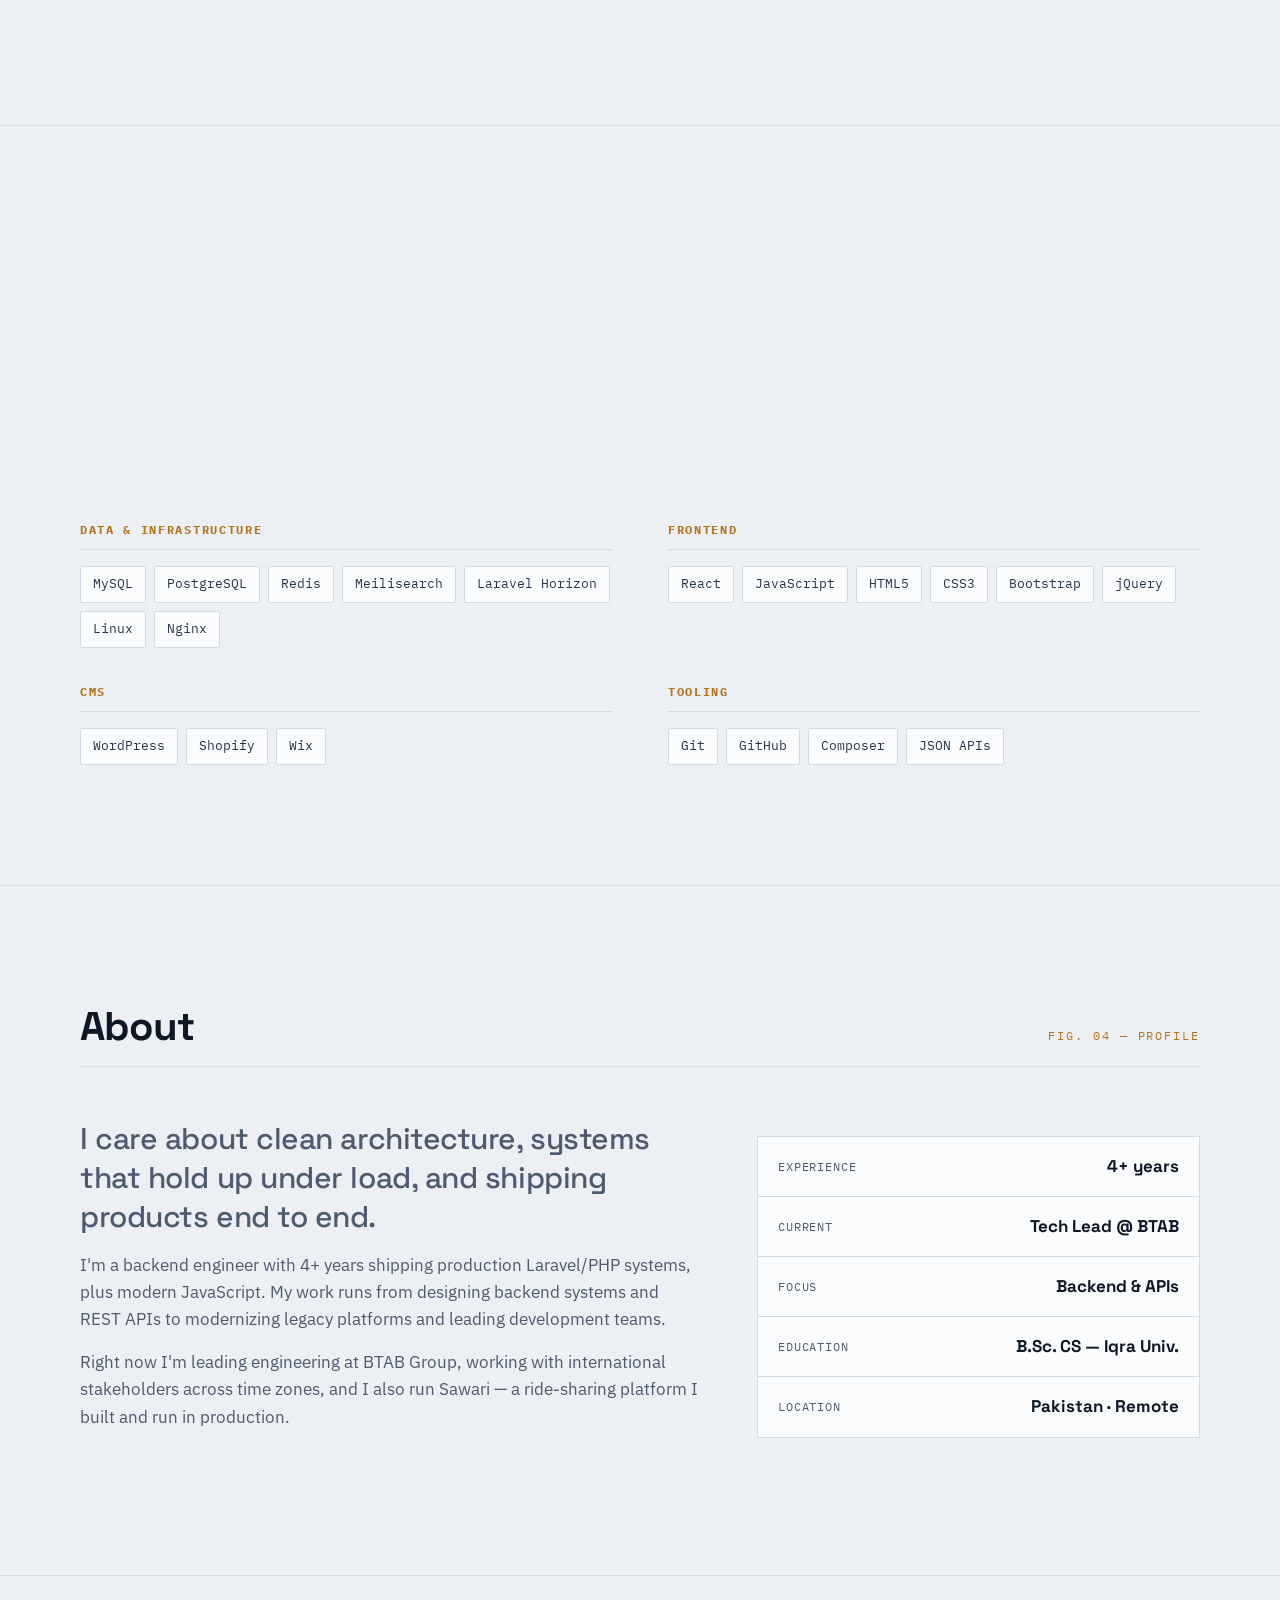
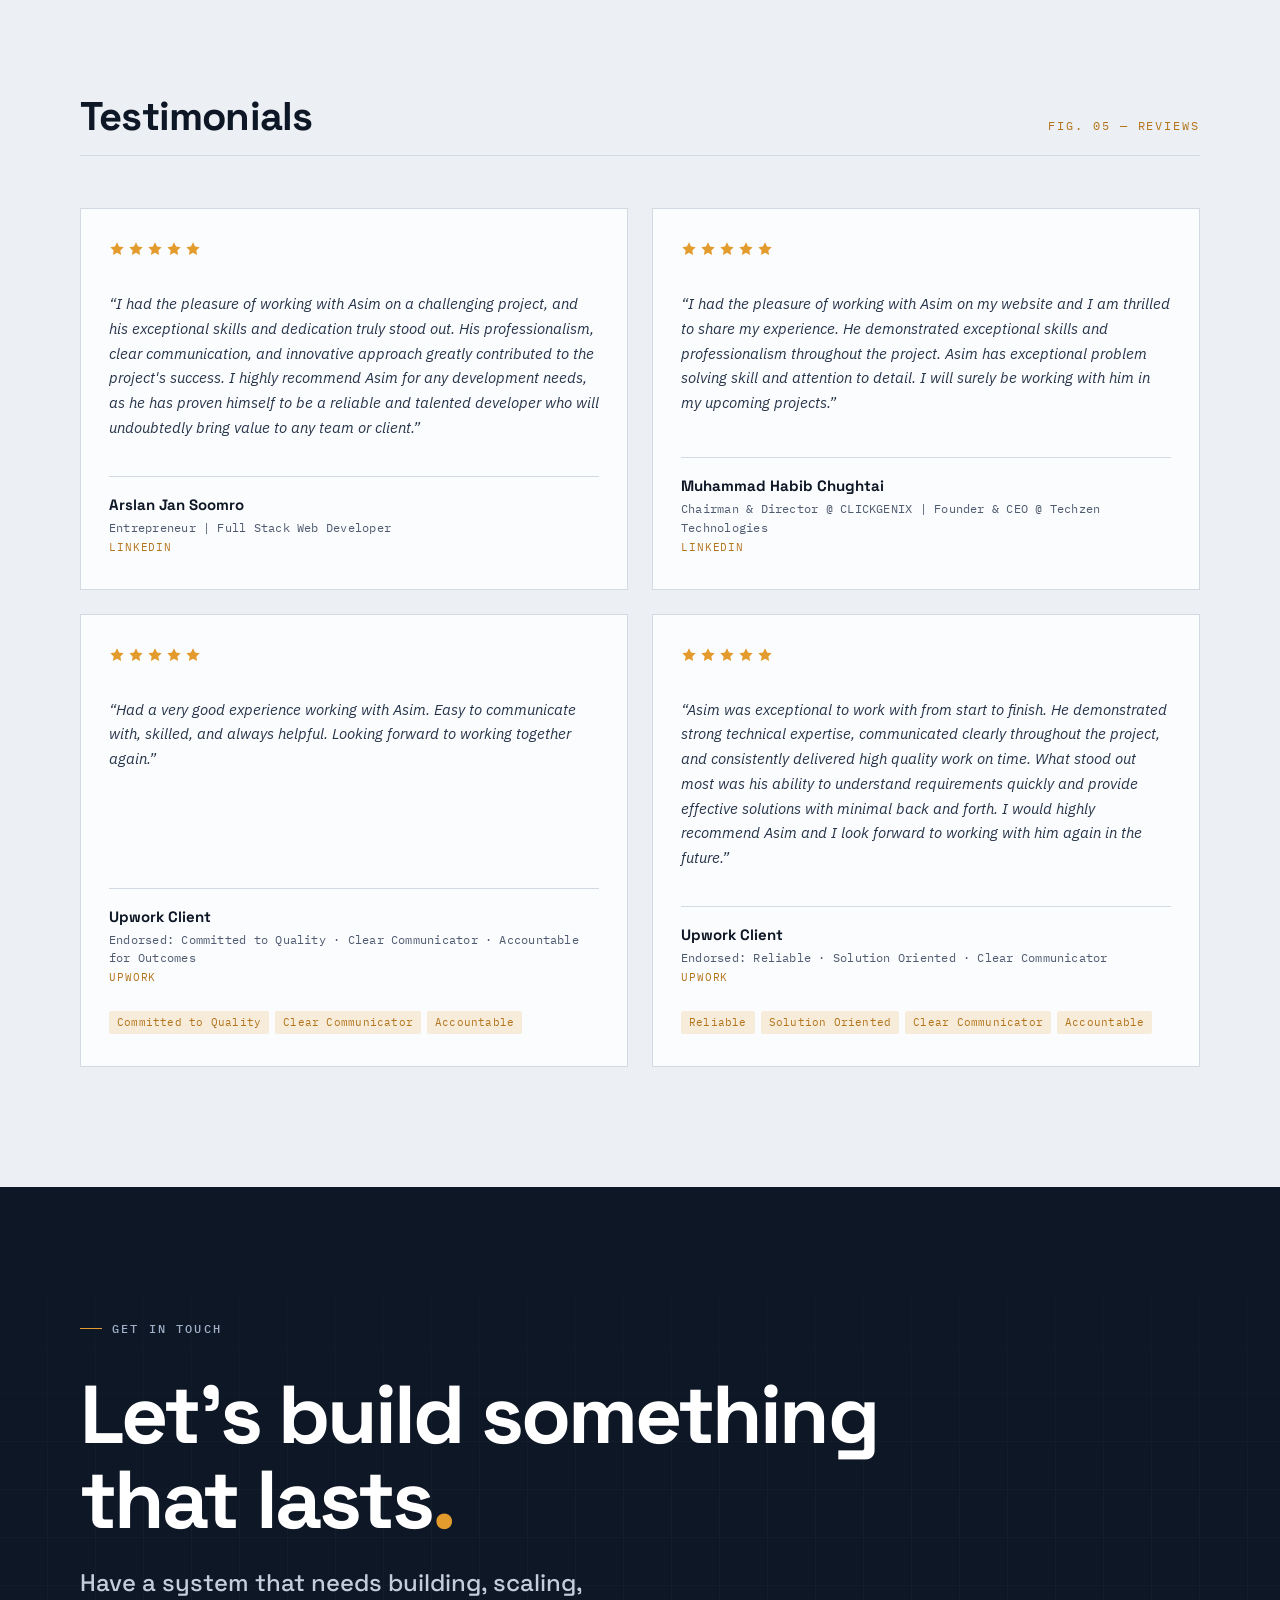
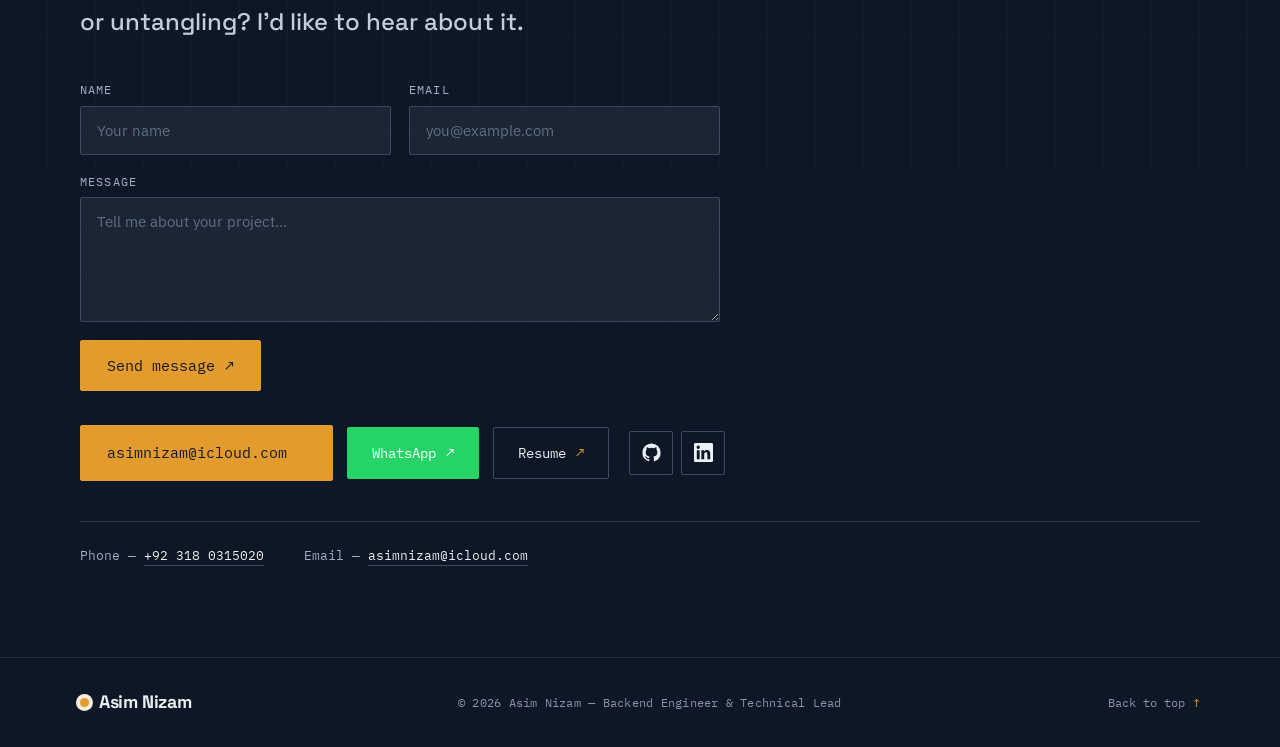
==== commit d05e8f9f: "Reframe Sawari as an engineering credential, not a founder role Applying for backend roles — "Founde" ====
--- a/index.html
+++ b/index.html
@@ -3,8 +3,8 @@
 <head>
 <meta charset="utf-8" />
 <meta name="viewport" content="width=device-width, initial-scale=1" />
-<title>Asim Nizam — Technical Lead & Founder</title>
-<meta name="description" content="Asim Nizam — Technical Lead and founder building the backend systems behind ride-sharing, marketplace, and enterprise platforms. PHP, Laravel, and modern JavaScript." />
+<title>Asim Nizam — Backend Engineer & Technical Lead</title>
+<meta name="description" content="Asim Nizam — Backend engineer and Technical Lead building the backend systems behind ride-sharing, marketplace, and enterprise platforms. PHP, Laravel, and modern JavaScript." />
 <meta name="author" content="Asim Nizam" />
 <meta name="robots" content="index, follow" />
 <link rel="canonical" href="https://asimjay.github.io/portfolio/" />
@@ -14,7 +14,7 @@
 
 <!-- Open Graph -->
 <meta property="og:type" content="website" />
-<meta property="og:title" content="Asim Nizam — Technical Lead & Founder" />
+<meta property="og:title" content="Asim Nizam — Backend Engineer & Technical Lead" />
 <meta property="og:description" content="I architect and ship the backend systems products run on — from a ride-sharing platform to enterprise ERP." />
 <meta property="og:url" content="https://asimjay.github.io/portfolio" />
 <meta property="og:site_name" content="Asim Nizam" />
@@ -25,7 +25,7 @@
 
 <!-- Twitter Card -->
 <meta name="twitter:card" content="summary_large_image" />
-<meta name="twitter:title" content="Asim Nizam — Technical Lead & Founder" />
+<meta name="twitter:title" content="Asim Nizam — Backend Engineer & Technical Lead" />
 <meta name="twitter:description" content="I architect and ship the backend systems products run on — from a ride-sharing platform to enterprise ERP." />
 <meta name="twitter:image" content="https://asimjay.github.io/portfolio/og-image.png" />
 
@@ -35,7 +35,7 @@
   "@context": "https://schema.org",
   "@type": "Person",
   "name": "Asim Nizam",
-  "jobTitle": "Technical Lead & Founder",
+  "jobTitle": "Backend Engineer & Technical Lead",
   "url": "https://asimjay.github.io/portfolio",
   "email": "asimnizam@icloud.com",
   "telephone": "+923180315020",
@@ -96,7 +96,7 @@
         <span class="tick bl" aria-hidden="true"></span>
         <span class="tick br" aria-hidden="true"></span>
 
-        <p class="label eyebrow reveal">Technical Lead · Founder · Backend Engineer</p>
+        <p class="label eyebrow reveal">Backend Engineer · Technical Lead</p>
         <h1 class="reveal">Asim<br>Nizam<span class="amp">.</span></h1>
         <p class="hero-thesis reveal">I architect and ship the <b>backend systems products run on</b> — from a ride-sharing platform to enterprise ERP.</p>
 
@@ -138,10 +138,11 @@
       <article class="feature reveal">
         <div class="feature-idx">01</div>
         <div class="feature-body">
-          <div class="feature-meta">Founder &amp; Lead Engineer · 2025—Present</div>
+          <div class="feature-meta">Creator &amp; Lead Engineer — personal project, live in production · 2025—Present</div>
           <h3><a href="https://sawari.online" target="_blank" rel="noopener">Sawari <span class="arw-link" aria-hidden="true">↗</span></a></h3>
           <p class="tagline">A ride-sharing platform connecting commuters across Pakistan.</p>
-          <p>I built and shipped the whole product from concept to launch — a React front-end packaged with Capacitor into a native Android app, a PostgreSQL data layer on Supabase, and serverless REST APIs on Vercel. I designed the commuter and ride-matching engine, the realtime chat and admin dashboard, and the push notification pipeline, and shaped the branding, product strategy, and technical roadmap.</p>
+          <p>I designed, built, and operate the whole system — a React front-end packaged with Capacitor into a native Android app, a PostgreSQL data layer on Supabase, and serverless REST APIs on Vercel. I architected the commuter and ride-matching engine, the realtime chat and admin dashboard, and the push notification pipeline, and I own deployments and day-to-day operation of the live service.</p>
+          <p><b>Operating in production with 1000+ users and 600+ completed rides across Karachi.</b></p>
           <ul class="contribs">
             <li>Commuter &amp; ride-matching engine</li>
             <li>PostgreSQL schema design on Supabase</li>
@@ -254,9 +255,9 @@
         <article class="job reveal">
           <div class="job-when"><span class="now">2025 — Present</span></div>
           <div>
-            <h3>Founder &amp; Lead Engineer</h3>
+            <h3>Lead Engineer — Sawari (personal project, production)</h3>
             <div class="org">Sawari — Ride-Sharing Platform</div>
-            <p>Built and lead a ride-sharing platform from concept to launch — web app, native Android app, and backend. Own the architecture, product strategy, and technical roadmap end to end.</p>
+            <p>Designed and built a ride-sharing platform end to end — backend APIs, PostgreSQL data layer, web app, and native Android app — and operate it in production. Own the architecture, deployments, monitoring, and the day-to-day running of a live service with real users.</p>
           </div>
         </article>
         <article class="job reveal">
@@ -325,12 +326,12 @@
       <div class="about-grid">
         <div class="reveal">
           <p class="about-lede">I care about clean architecture, systems that hold up under load, and shipping products end to end.</p>
-          <p>I'm a technical lead and founder with 4+ years building scalable web applications in PHP, Laravel, and modern JavaScript. My work runs from designing backend systems and REST APIs to modernizing legacy platforms and leading development teams.</p>
-          <p>Right now I'm building Sawari and leading engineering at BTAB Group, working with international stakeholders across time zones.</p>
+          <p>I'm a backend engineer with 4+ years shipping production Laravel/PHP systems, plus modern JavaScript. My work runs from designing backend systems and REST APIs to modernizing legacy platforms and leading development teams.</p>
+          <p>Right now I'm leading engineering at BTAB Group, working with international stakeholders across time zones, and I also run Sawari — a ride-sharing platform I built and run in production.</p>
         </div>
         <dl class="facts reveal">
           <div><dt>Experience</dt><dd>4+ years</dd></div>
-          <div><dt>Current</dt><dd>Founder · Tech Lead</dd></div>
+          <div><dt>Current</dt><dd>Tech Lead @ BTAB</dd></div>
           <div><dt>Focus</dt><dd>Backend &amp; APIs</dd></div>
           <div><dt>Education</dt><dd>B.Sc. CS — Iqra Univ.</dd></div>
           <div><dt>Location</dt><dd>Pakistan · Remote</dd></div>
@@ -479,7 +480,7 @@
 <footer class="foot">
   <div class="foot-inner">
     <a href="#top" class="brand"><span class="dot" aria-hidden="true"></span>Asim Nizam</a>
-    <small>&copy; <span id="yr"></span> Asim Nizam — Technical Lead &amp; Founder</small>
+    <small>&copy; <span id="yr"></span> Asim Nizam — Backend Engineer &amp; Technical Lead</small>
     <a href="#top" class="to-top">Back to top <span class="arw" aria-hidden="true">↑</span></a>
   </div>
 </footer>
